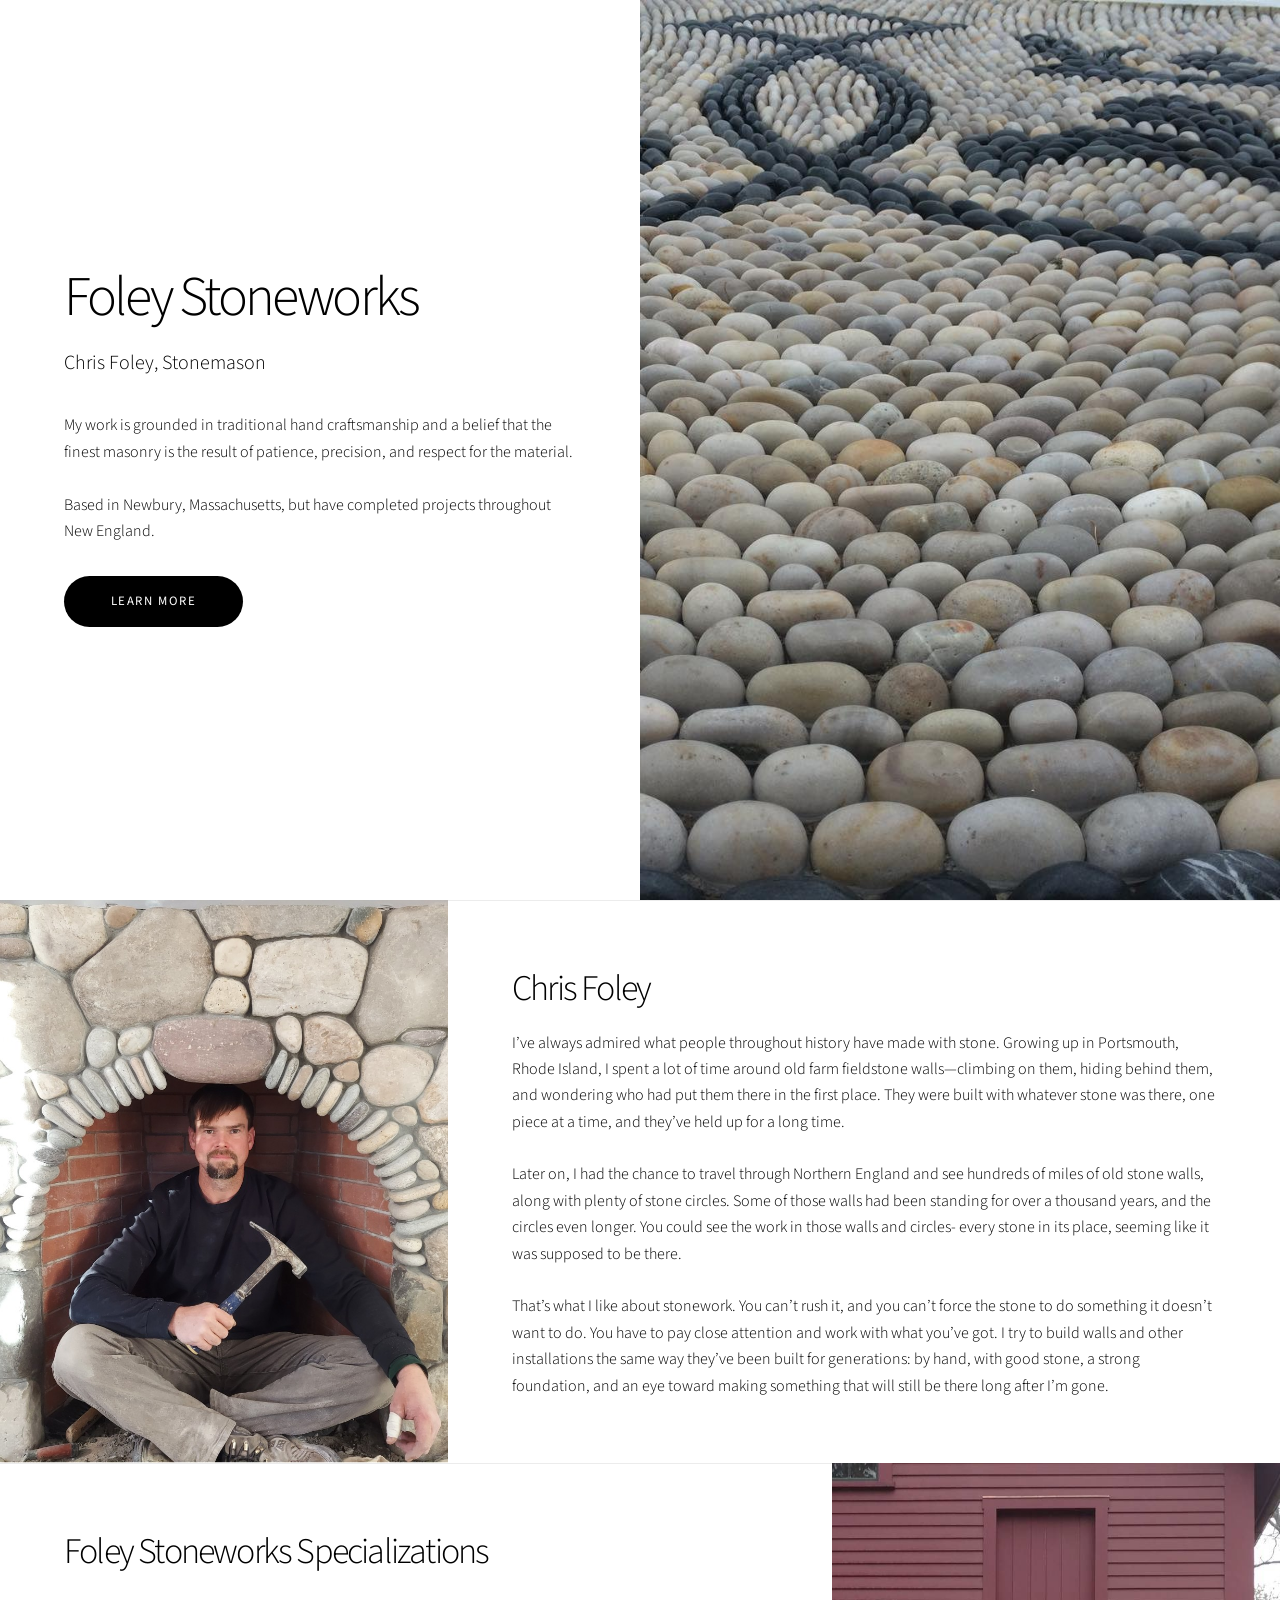
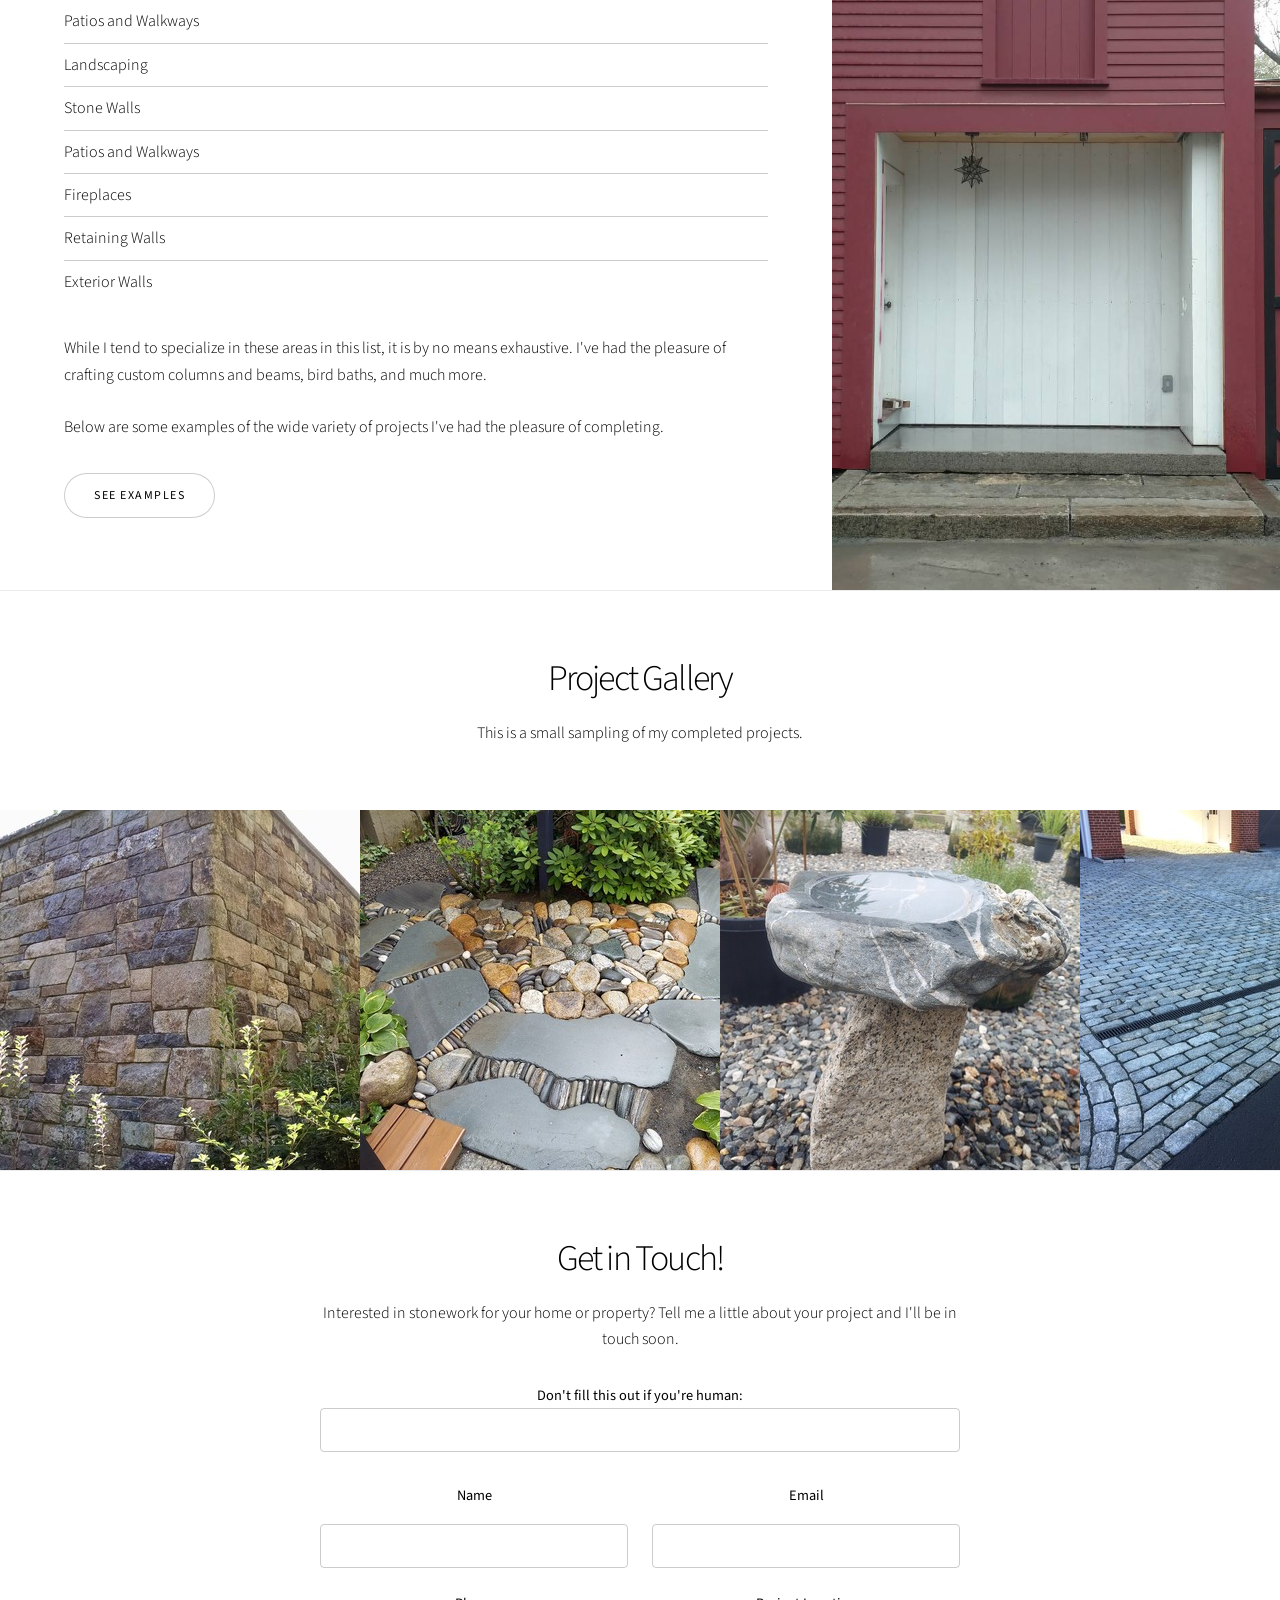
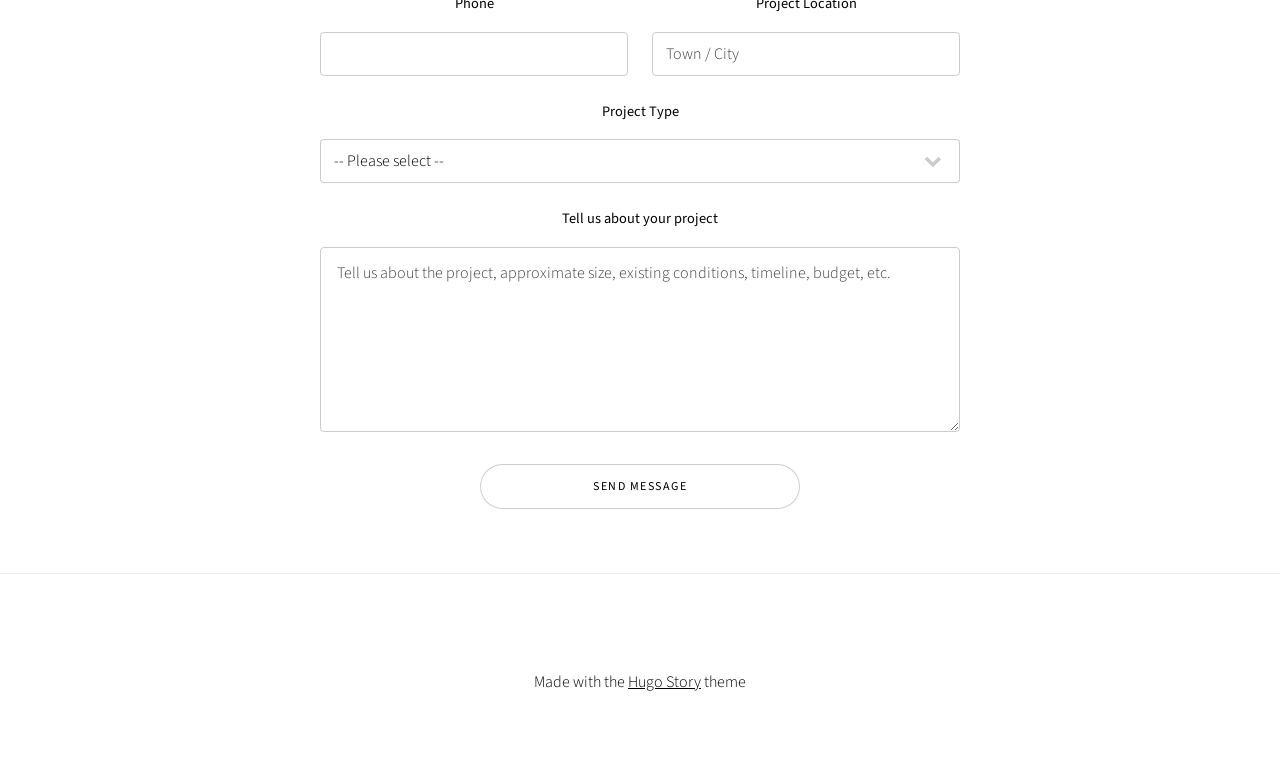
==== public/index.html @ 97c9510c "another recaptcha edit" ====
<!DOCTYPE HTML>

<html>
	
	<head>
	<meta name="generator" content="Hugo 0.150.0"><script src="/livereload.js?mindelay=10&amp;v=2&amp;port=1313&amp;path=livereload" data-no-instant defer></script>
	<title>Hugo Story</title>
	<meta charset="utf-8" />
	<meta name="viewport" content="width=device-width, initial-scale=1, user-scalable=no" />
	<meta name="description" content="">
	<meta name="author" content="">
	
	<meta name="msapplication-TileColor" content="#da532c">
    <meta name="theme-color" content="#ffffff">	
    <link rel="apple-touch-icon" sizes="180x180" href="./apple-touch-icon.png">
    <link rel="icon" type="image/png" sizes="32x32" href="./favicon-32x32.png">
    <link rel="icon" type="image/png" sizes="16x16" href="./favicon-16x16.png">
    <link rel="manifest" href="./site.webmanifest">
    <link rel="mask-icon" href="./safari-pinned-tab.svg" color="#5bbad5">
	

	
    
      <script async src="https://www.googletagmanager.com/gtag/js?id=G-BHCVSYXKXM"></script>
      <script>
        var doNotTrack = false;
        if ( false ) {
          var dnt = (navigator.doNotTrack || window.doNotTrack || navigator.msDoNotTrack);
          var doNotTrack = (dnt == "1" || dnt == "yes");
        }
        if (!doNotTrack) {
          window.dataLayer = window.dataLayer || [];
          function gtag(){dataLayer.push(arguments);}
          gtag('js', new Date());
          gtag('config', 'G-BHCVSYXKXM');
        }
      </script>
	
	
	
	
	<link rel="stylesheet" href="./css/main.css">
	

	<link rel="stylesheet" href="//localhost:1313/css/custom.css">
	
	
	
	<noscript><link rel="stylesheet" href="./css/noscript.css" /></noscript>
	

	
	<link rel="stylesheet" href="//localhost:1313/css/fontawesome-all.min.css">

</head>


	<body class="is-preload">

		
		<div id="wrapper" class="divided">

	
<section class="banner style1 orient-left content-align-left image-position-right fullscreen onload-image-fade-in onload-content-fade-right">
    <div class="content">
        <h1>Foley Stoneworks</h1>
        <p class="major">Chris Foley, Stonemason
</p>
        <p>My work is grounded in traditional hand craftsmanship and a belief that the finest masonry is the result of patience, precision, and respect for the material.<br><br>
Based in Newbury, Massachusetts, but have completed projects throughout New England. 
</p>
        <ul class="actions stacked">
            <li><a href="#first" class="button primary large wide smooth-scroll-middle">learn more</a></li>
        </ul>
    </div>
    <div class="image">
        <img src="images/concentric.jpg" alt="Hugo Story" />
    </div>
</section>
	
<section class="spotlight style1 orient-right content-align-left image-position-center onscroll-image-fade-in" id="first">
    <div class="content">
        <h2>Chris Foley</h2>
        <p>I’ve always admired what people throughout history have made with stone. Growing up in Portsmouth, Rhode Island, I spent a lot of time around old farm fieldstone walls—climbing on them, hiding behind them, and wondering who had put them there in the first place. They were built with whatever stone was there, one piece at a time, and they’ve held up for a long time.<br><br>
Later on, I had the chance to travel through Northern England and see hundreds of miles of old stone walls, along with plenty of stone circles. Some of those walls had been standing for over a thousand years, and the circles even longer. You could see the work in those walls and circles- every stone in its place, seeming like it was supposed to be there.<br><br>
That’s what I like about stonework. You can’t rush it, and you can’t force the stone to do something it doesn’t want to do. You have to pay close attention and work with what you’ve got. I try to build walls and other installations the same way they’ve been built for generations: by hand, with good stone, a strong foundation, and an eye toward making something that will still be there long after I’m gone.
</p>
        
    </div>
    <div class="image">
        <img src="images/chris-in-fireplace2.jpg" alt="" />
    </div>
</section>
	
<section class="spotlight style1 orient-left content-align-left image-position-center onscroll-image-fade-in">
    <div class="content">
        <h2>Foley Stoneworks Specializations</h2>
        <p><ul class="alt">
  <li>Patios and Walkways</li>
  <li>Landscaping</li>
  <li>Stone Walls</li>
  <li>Patios and Walkways</li>
  <li>Fireplaces</li>
  <li>Retaining Walls</li>
  <li>Exterior Walls</li>

</ul>
While I tend to specialize in these areas in this list, it is by no means exhaustive. I've had the pleasure of crafting custom columns and beams, bird baths, and much more.<br><br>
Below are some examples of the wide variety of projects I've had the pleasure of completing.
</p>
        <ul class="actions stacked">
            <li><a href="#gallery" class="button">See Examples</a></li>
        </ul>
    </div>
    <div class="image">
        <img src="images/barn-landings.jpg" alt="" />
    </div>
</section>
	
<section class="wrapper style1 align-center"  id="gallery">
    <div class="inner">
        <h2>Project Gallery</h2>
        <p>This is a small sampling of my completed projects.
</p>
    </div>

    
    <div class="gallery style2 medium lightbox onscroll-fade-in">
        
            <article>
    <a href="images/gallery/fulls/10foot-pool-foundation-retaining-wall.jpg" class="image">
        <img src="images/gallery/thumbs/10foot-pool-foundation-retaining-wall.jpg" alt="" />
    </a>
    <div class="caption">
        <h3>10&#39; Pool Foundation Retaining Wall</h3>
        <p></p>
        <ul class="actions fixed">
            <li><span class="button small">Details</span></li>
        </ul>
    </div>
</article>

        
            <article>
    <a href="images/gallery/fulls/stone-walkway.jpg" class="image">
        <img src="images/gallery/thumbs/stone-walkway-thumb.jpg" alt="" />
    </a>
    <div class="caption">
        <h3>Stone Walkway in Garden</h3>
        <p></p>
        <ul class="actions fixed">
            <li><span class="button small">Details</span></li>
        </ul>
    </div>
</article>

        
            <article>
    <a href="images/gallery/fulls/birdbath.jpg" class="image">
        <img src="images/gallery/thumbs/birdbath-thumb.jpg" alt="" />
    </a>
    <div class="caption">
        <h3>Birdbath</h3>
        <p></p>
        <ul class="actions fixed">
            <li><span class="button small">Details</span></li>
        </ul>
    </div>
</article>

        
            <article>
    <a href="images/gallery/fulls/cobblestone-driveway.jpg" class="image">
        <img src="images/gallery/thumbs/cobblestone-driveway-thumb.jpg" alt="" />
    </a>
    <div class="caption">
        <h3>Cobblestone Driveway</h3>
        <p></p>
        <ul class="actions fixed">
            <li><span class="button small">Details</span></li>
        </ul>
    </div>
</article>

        
            <article>
    <a href="images/gallery/fulls/stonepooldeck-spa-fireplace.jpg" class="image">
        <img src="images/gallery/thumbs/stonepooldeck-spa-fireplace-thumb.jpg" alt="" />
    </a>
    <div class="caption">
        <h3>Stone Pool Deck, Spa, and Fireplace</h3>
        <p></p>
        <ul class="actions fixed">
            <li><span class="button small">Details</span></li>
        </ul>
    </div>
</article>

        
            <article>
    <a href="images/gallery/fulls/ledge-wall.jpg" class="image">
        <img src="images/gallery/thumbs/ledge-wall-thumb.jpg" alt="" />
    </a>
    <div class="caption">
        <h3>Ledge Wall</h3>
        <p></p>
        <ul class="actions fixed">
            <li><span class="button small">Details</span></li>
        </ul>
    </div>
</article>

        
            <article>
    <a href="images/gallery/fulls/granite-ampitheater.jpg" class="image">
        <img src="images/gallery/thumbs/granite-ampitheater-thumb.jpg" alt="" />
    </a>
    <div class="caption">
        <h3>Granite Ampitheater</h3>
        <p></p>
        <ul class="actions fixed">
            <li><span class="button small">Details</span></li>
        </ul>
    </div>
</article>

        
            <article>
    <a href="images/gallery/fulls/fine-granite-sunken-courtyard.jpg" class="image">
        <img src="images/gallery/thumbs/fine-granite-sunken-courtyard-thumb.jpg" alt="" />
    </a>
    <div class="caption">
        <h3>Fine Granite Sunken Courtyard</h3>
        <p></p>
        <ul class="actions fixed">
            <li><span class="button small">Details</span></li>
        </ul>
    </div>
</article>

        
            <article>
    <a href="images/gallery/fulls/barn-landings2.jpg" class="image">
        <img src="images/gallery/thumbs/barn-landings2-thumb.jpg" alt="" />
    </a>
    <div class="caption">
        <h3>Barn Landing</h3>
        <p></p>
        <ul class="actions fixed">
            <li><span class="button small">Details</span></li>
        </ul>
    </div>
</article>

        
            <article>
    <a href="images/gallery/fulls/front-walkway.jpg" class="image">
        <img src="images/gallery/thumbs/front-walkway-thumb.jpg" alt="" />
    </a>
    <div class="caption">
        <h3>Front Walkway</h3>
        <p></p>
        <ul class="actions fixed">
            <li><span class="button small">Details</span></li>
        </ul>
    </div>
</article>

        
            <article>
    <a href="images/gallery/fulls/brick-driveway-cambridge2.jpg" class="image">
        <img src="images/gallery/thumbs/brick-driveway-cambridge2-thumb.jpg" alt="" />
    </a>
    <div class="caption">
        <h3>Brick Driveway</h3>
        <p>Lorem ipsum dolor amet, consectetur magna etiam elit. Etiam sed ultrices.</p>
        <ul class="actions fixed">
            <li><span class="button small">Details</span></li>
        </ul>
    </div>
</article>

        
            <article>
    <a href="images/gallery/fulls/caledonia-steps1.jpg" class="image">
        <img src="images/gallery/thumbs/caledonia-steps1-thumb.jpg" alt="" />
    </a>
    <div class="caption">
        <h3>Caledonia Steps</h3>
        <p></p>
        <ul class="actions fixed">
            <li><span class="button small">Details</span></li>
        </ul>
    </div>
</article>

        
    </div>
</section>
	<section class="wrapper style1 align-center">
    <div class="inner medium">

        <h2>Get in Touch!</h2>

        <p>
            Interested in stonework for your home or property?
            Tell me a little about your project and I'll be in touch soon.
        </p>

        <form name="contact"
              method="POST"
              netlify-honeypot="bot-field"
              data-netlify-recaptcha="true"
              data-netlify="true">

           <p class="honeypot">
           <label>
           Don't fill this out if you're human:
           <input name="bot-field" type="text">
           </label>
           </p>


            <div class="fields">

                
                <div class="field half">
                    <label for="name">Name</label>
                    <input type="text"
                           name="name"
                           id="name"
                           required>
                </div>

                
                <div class="field half">
                    <label for="email">Email</label>
                    <input type="email"
                           name="email"
                           id="email"
                           required>
                </div>

                
                <div class="field half">
                    <label for="phone">Phone</label>
                    <input type="tel"
                           name="phone"
                           id="phone">
                </div>

                
                <div class="field half">
                    <label for="location">Project Location</label>
                    <input type="text"
                           name="location"
                           id="location"
                           placeholder="Town / City">
                </div>

                
                <div class="field">
                    <label for="project-type">Project Type</label>
                    <select name="project_type" id="project-type">
                        <option value="">-- Please select --</option>
                        <option value="Stone wall">Stone wall</option>
                        <option value="Stone structure">Stone structure</option>
                        <option value="Fireplace">Fireplace</option>
                        <option value="Restoration or repair">Restoration / repair</option>
                        <option value="Patio or hardscape">Patio / hardscape</option>
                        <option value="Other">Other</option>
                    </select>
                </div>

                
                <div class="field">
                    <label for="message">Tell us about your project</label>
                    <textarea name="message"
                              id="message"
                              rows="6"
                              placeholder="Tell us about the project, approximate size, existing conditions, timeline, budget, etc."
                              required></textarea>
                </div>

            </div>

            <div class="netlify-recaptcha" data-netlify-recaptcha="true"></div>

            <ul class="actions stacked">
                <li>
                   <input type="submit"
                    value="Send Message"
                    class="button fit">
               </li>
           </ul>

        </form>

    </div>
</section>
	
<footer class="wrapper style1 align-center">
    <div class="inner">
        <ul class="icons">
            
        </ul>
        <p>Made with the <a target="_blank" href="https://github.com/caressofsteel/hugo-story">Hugo Story</a></span> theme
</div>
</footer>


<script type="text/javascript" src="//localhost:1313/js/fontawesome-all.min.js"></script>




		
		</div>
		
		
      <script async src="https://www.googletagmanager.com/gtag/js?id=G-BHCVSYXKXM"></script>
      <script>
        var doNotTrack = false;
        if ( false ) {
          var dnt = (navigator.doNotTrack || window.doNotTrack || navigator.msDoNotTrack);
          var doNotTrack = (dnt == "1" || dnt == "yes");
        }
        if (!doNotTrack) {
          window.dataLayer = window.dataLayer || [];
          function gtag(){dataLayer.push(arguments);}
          gtag('js', new Date());
          gtag('config', 'G-BHCVSYXKXM');
        }
      </script>
		












<script src='./js/bundle.min.js'></script>



	</body>
</html>
---- public/css/main.css ----
@import url(fontawesome-all.min.css);@import url("https://fonts.googleapis.com/css?family=Source+Sans+Pro:300,300i,400,400i");html,body,div,span,applet,object,iframe,h1,h2,h3,h4,h5,h6,p,blockquote,pre,a,abbr,acronym,address,big,cite,code,del,dfn,em,img,ins,kbd,q,s,samp,small,strike,strong,sub,sup,tt,var,b,u,i,center,dl,dt,dd,ol,ul,li,fieldset,form,label,legend,table,caption,tbody,tfoot,thead,tr,th,td,article,aside,canvas,details,embed,figure,figcaption,footer,header,hgroup,menu,nav,output,ruby,section,summary,time,mark,audio,video{margin:0;padding:0;border:0;font-size:100%;font:inherit;vertical-align:baseline}article,aside,details,figcaption,figure,footer,header,hgroup,menu,nav,section{display:block}body{line-height:1}ol,ul{list-style:none}blockquote,q{quotes:none}blockquote:before,blockquote:after,q:before,q:after{content:'';content:none}table{border-collapse:collapse;border-spacing:0}body{-webkit-text-size-adjust:none}mark{background-color:transparent;color:inherit}input::-moz-focus-inner{border:0;padding:0}input,select,textarea{-moz-appearance:none;-webkit-appearance:none;-ms-appearance:none;appearance:none}@-ms-viewport{width:device-width}body{-ms-overflow-style:scrollbar}@media screen and (max-width: 480px){html,body{min-width:320px}}html{box-sizing:border-box}*,*:before,*:after{box-sizing:inherit}body{background:#fff}body.is-preload *,body.is-preload *:before,body.is-preload *:after{-moz-animation:none !important;-webkit-animation:none !important;-ms-animation:none !important;animation:none !important;-moz-transition:none !important;-webkit-transition:none !important;-ms-transition:none !important;transition:none !important}html{font-size:18pt}@media screen and (max-width: 1680px){html{font-size:14pt}}@media screen and (max-width: 1280px){html{font-size:12pt}}@media screen and (max-width: 736px){html{font-size:11pt}}@media screen and (max-width: 360px){html{font-size:10pt}}body{background-color:#fff;color:#000}body,input,select,textarea{font-family:"Source Sans Pro",Helvetica,sans-serif;font-size:1rem;font-weight:300;line-height:1.65}a{-moz-transition:color .2s ease-in-out;-webkit-transition:color .2s ease-in-out;-ms-transition:color .2s ease-in-out;transition:color .2s ease-in-out;text-decoration:underline}a:hover{text-decoration:none}strong,b{font-weight:400}em,i{font-style:italic}p{margin:0 0 2rem 0}p.major{font-size:1.25rem}h1,h2,h3,h4,h5,h6{font-weight:300;line-height:1.375;letter-spacing:-.05em;margin:0 0 1rem 0}h1 a,h2 a,h3 a,h4 a,h5 a,h6 a{color:inherit;text-decoration:none}h1{font-size:3.5rem;line-height:1.2}h2{font-size:2.25rem}h3{font-size:1.5rem}h4{font-size:1.1rem}h5{font-size:0.9rem}h6{font-size:0.7rem}sub{font-size:0.8rem;position:relative;top:0.5rem}sup{font-size:0.8rem;position:relative;top:-0.5rem}blockquote{border-left:solid 4px;font-style:italic;margin:0 0 2rem 0;padding:.5rem 0 .5rem 2rem}code{border-radius:4px;font-family:"Courier New",monospace;font-size:0.9em;margin:0 0.25rem;padding:0.25rem 0.325rem}pre{-webkit-overflow-scrolling:touch;font-family:"Courier New",monospace;font-size:0.9em;margin:0 0 2rem 0}pre code{display:block;line-height:1.5;padding:0.75rem 1rem;overflow-x:auto}hr{border:0;border-bottom:solid 1px;margin:2.5rem 0}hr.major{margin:3.5rem 0}.align-left{text-align:left}.align-center{text-align:center}.align-right{text-align:right}.align-justify{text-align:justify}.footerspacer{padding-left:15px;padding-right:15px}@media screen and (max-width: 736px){p.major{font-size:1.1rem}h1{font-size:2.5rem}h2{font-size:2rem}h3{font-size:1.25rem}h4{font-size:1rem}}input,select,textarea{color:#000}a{color:#000}a:hover{color:#837164}strong,b{color:#000}h1,h2,h3,h4,h5,h6{color:#000}blockquote{border-left-color:rgba(0,0,0,0.2)}code{background:rgba(0,0,0,0.05);border-color:rgba(0,0,0,0.2)}hr{border-bottom-color:rgba(0,0,0,0.2)}.row{display:flex;flex-wrap:wrap;box-sizing:border-box;align-items:stretch}.row>*{box-sizing:border-box}.row.gtr-uniform>*>:last-child{margin-bottom:0}.row.aln-left{justify-content:flex-start}.row.aln-center{justify-content:center}.row.aln-right{justify-content:flex-end}.row.aln-top{align-items:flex-start}.row.aln-middle{align-items:center}.row.aln-bottom{align-items:flex-end}.row>.imp{order:-1}.row>.col-1{width:8.33333333%}.row>.off-1{margin-left:8.33333333%}.row>.col-2{width:16.66666667%}.row>.off-2{margin-left:16.66666667%}.row>.col-3{width:25%}.row>.off-3{margin-left:25%}.row>.col-4{width:33.33333333%}.row>.off-4{margin-left:33.33333333%}.row>.col-5{width:41.66666667%}.row>.off-5{margin-left:41.66666667%}.row>.col-6{width:50%}.row>.off-6{margin-left:50%}.row>.col-7{width:58.33333333%}.row>.off-7{margin-left:58.33333333%}.row>.col-8{width:66.66666667%}.row>.off-8{margin-left:66.66666667%}.row>.col-9{width:75%}.row>.off-9{margin-left:75%}.row>.col-10{width:83.33333333%}.row>.off-10{margin-left:83.33333333%}.row>.col-11{width:91.66666667%}.row>.off-11{margin-left:91.66666667%}.row>.col-12{width:100%}.row>.off-12{margin-left:100%}.row.gtr-0{margin-top:0;margin-left:0rem}.row.gtr-0>*{padding:0 0 0 0rem}.row.gtr-0.gtr-uniform{margin-top:0rem}.row.gtr-0.gtr-uniform>*{padding-top:0rem}.row.gtr-25{margin-top:0;margin-left:-.5rem}.row.gtr-25>*{padding:0 0 0 .5rem}.row.gtr-25.gtr-uniform{margin-top:-.5rem}.row.gtr-25.gtr-uniform>*{padding-top:.5rem}.row.gtr-50{margin-top:0;margin-left:-1rem}.row.gtr-50>*{padding:0 0 0 1rem}.row.gtr-50.gtr-uniform{margin-top:-1rem}.row.gtr-50.gtr-uniform>*{padding-top:1rem}.row{margin-top:0;margin-left:-2rem}.row>*{padding:0 0 0 2rem}.row.gtr-uniform{margin-top:-2rem}.row.gtr-uniform>*{padding-top:2rem}.row.gtr-150{margin-top:0;margin-left:-3rem}.row.gtr-150>*{padding:0 0 0 3rem}.row.gtr-150.gtr-uniform{margin-top:-3rem}.row.gtr-150.gtr-uniform>*{padding-top:3rem}.row.gtr-200{margin-top:0;margin-left:-4rem}.row.gtr-200>*{padding:0 0 0 4rem}.row.gtr-200.gtr-uniform{margin-top:-4rem}.row.gtr-200.gtr-uniform>*{padding-top:4rem}@media screen and (max-width: 1680px){.row{display:flex;flex-wrap:wrap;box-sizing:border-box;align-items:stretch}.row>*{box-sizing:border-box}.row.gtr-uniform>*>:last-child{margin-bottom:0}.row.aln-left{justify-content:flex-start}.row.aln-center{justify-content:center}.row.aln-right{justify-content:flex-end}.row.aln-top{align-items:flex-start}.row.aln-middle{align-items:center}.row.aln-bottom{align-items:flex-end}.row>.imp-xlarge{order:-1}.row>.col-1-xlarge{width:8.33333333%}.row>.off-1-xlarge{margin-left:8.33333333%}.row>.col-2-xlarge{width:16.66666667%}.row>.off-2-xlarge{margin-left:16.66666667%}.row>.col-3-xlarge{width:25%}.row>.off-3-xlarge{margin-left:25%}.row>.col-4-xlarge{width:33.33333333%}.row>.off-4-xlarge{margin-left:33.33333333%}.row>.col-5-xlarge{width:41.66666667%}.row>.off-5-xlarge{margin-left:41.66666667%}.row>.col-6-xlarge{width:50%}.row>.off-6-xlarge{margin-left:50%}.row>.col-7-xlarge{width:58.33333333%}.row>.off-7-xlarge{margin-left:58.33333333%}.row>.col-8-xlarge{width:66.66666667%}.row>.off-8-xlarge{margin-left:66.66666667%}.row>.col-9-xlarge{width:75%}.row>.off-9-xlarge{margin-left:75%}.row>.col-10-xlarge{width:83.33333333%}.row>.off-10-xlarge{margin-left:83.33333333%}.row>.col-11-xlarge{width:91.66666667%}.row>.off-11-xlarge{margin-left:91.66666667%}.row>.col-12-xlarge{width:100%}.row>.off-12-xlarge{margin-left:100%}.row.gtr-0{margin-top:0;margin-left:0rem}.row.gtr-0>*{padding:0 0 0 0rem}.row.gtr-0.gtr-uniform{margin-top:0rem}.row.gtr-0.gtr-uniform>*{padding-top:0rem}.row.gtr-25{margin-top:0;margin-left:-.5rem}.row.gtr-25>*{padding:0 0 0 .5rem}.row.gtr-25.gtr-uniform{margin-top:-.5rem}.row.gtr-25.gtr-uniform>*{padding-top:.5rem}.row.gtr-50{margin-top:0;margin-left:-1rem}.row.gtr-50>*{padding:0 0 0 1rem}.row.gtr-50.gtr-uniform{margin-top:-1rem}.row.gtr-50.gtr-uniform>*{padding-top:1rem}.row{margin-top:0;margin-left:-2rem}.row>*{padding:0 0 0 2rem}.row.gtr-uniform{margin-top:-2rem}.row.gtr-uniform>*{padding-top:2rem}.row.gtr-150{margin-top:0;margin-left:-3rem}.row.gtr-150>*{padding:0 0 0 3rem}.row.gtr-150.gtr-uniform{margin-top:-3rem}.row.gtr-150.gtr-uniform>*{padding-top:3rem}.row.gtr-200{margin-top:0;margin-left:-4rem}.row.gtr-200>*{padding:0 0 0 4rem}.row.gtr-200.gtr-uniform{margin-top:-4rem}.row.gtr-200.gtr-uniform>*{padding-top:4rem}}@media screen and (max-width: 1280px){.row{display:flex;flex-wrap:wrap;box-sizing:border-box;align-items:stretch}.row>*{box-sizing:border-box}.row.gtr-uniform>*>:last-child{margin-bottom:0}.row.aln-left{justify-content:flex-start}.row.aln-center{justify-content:center}.row.aln-right{justify-content:flex-end}.row.aln-top{align-items:flex-start}.row.aln-middle{align-items:center}.row.aln-bottom{align-items:flex-end}.row>.imp-large{order:-1}.row>.col-1-large{width:8.33333333%}.row>.off-1-large{margin-left:8.33333333%}.row>.col-2-large{width:16.66666667%}.row>.off-2-large{margin-left:16.66666667%}.row>.col-3-large{width:25%}.row>.off-3-large{margin-left:25%}.row>.col-4-large{width:33.33333333%}.row>.off-4-large{margin-left:33.33333333%}.row>.col-5-large{width:41.66666667%}.row>.off-5-large{margin-left:41.66666667%}.row>.col-6-large{width:50%}.row>.off-6-large{margin-left:50%}.row>.col-7-large{width:58.33333333%}.row>.off-7-large{margin-left:58.33333333%}.row>.col-8-large{width:66.66666667%}.row>.off-8-large{margin-left:66.66666667%}.row>.col-9-large{width:75%}.row>.off-9-large{margin-left:75%}.row>.col-10-large{width:83.33333333%}.row>.off-10-large{margin-left:83.33333333%}.row>.col-11-large{width:91.66666667%}.row>.off-11-large{margin-left:91.66666667%}.row>.col-12-large{width:100%}.row>.off-12-large{margin-left:100%}.row.gtr-0{margin-top:0;margin-left:0rem}.row.gtr-0>*{padding:0 0 0 0rem}.row.gtr-0.gtr-uniform{margin-top:0rem}.row.gtr-0.gtr-uniform>*{padding-top:0rem}.row.gtr-25{margin-top:0;margin-left:-.5rem}.row.gtr-25>*{padding:0 0 0 .5rem}.row.gtr-25.gtr-uniform{margin-top:-.5rem}.row.gtr-25.gtr-uniform>*{padding-top:.5rem}.row.gtr-50{margin-top:0;margin-left:-1rem}.row.gtr-50>*{padding:0 0 0 1rem}.row.gtr-50.gtr-uniform{margin-top:-1rem}.row.gtr-50.gtr-uniform>*{padding-top:1rem}.row{margin-top:0;margin-left:-2rem}.row>*{padding:0 0 0 2rem}.row.gtr-uniform{margin-top:-2rem}.row.gtr-uniform>*{padding-top:2rem}.row.gtr-150{margin-top:0;margin-left:-3rem}.row.gtr-150>*{padding:0 0 0 3rem}.row.gtr-150.gtr-uniform{margin-top:-3rem}.row.gtr-150.gtr-uniform>*{padding-top:3rem}.row.gtr-200{margin-top:0;margin-left:-4rem}.row.gtr-200>*{padding:0 0 0 4rem}.row.gtr-200.gtr-uniform{margin-top:-4rem}.row.gtr-200.gtr-uniform>*{padding-top:4rem}}@media screen and (max-width: 980px){.row{display:flex;flex-wrap:wrap;box-sizing:border-box;align-items:stretch}.row>*{box-sizing:border-box}.row.gtr-uniform>*>:last-child{margin-bottom:0}.row.aln-left{justify-content:flex-start}.row.aln-center{justify-content:center}.row.aln-right{justify-content:flex-end}.row.aln-top{align-items:flex-start}.row.aln-middle{align-items:center}.row.aln-bottom{align-items:flex-end}.row>.imp-medium{order:-1}.row>.col-1-medium{width:8.33333333%}.row>.off-1-medium{margin-left:8.33333333%}.row>.col-2-medium{width:16.66666667%}.row>.off-2-medium{margin-left:16.66666667%}.row>.col-3-medium{width:25%}.row>.off-3-medium{margin-left:25%}.row>.col-4-medium{width:33.33333333%}.row>.off-4-medium{margin-left:33.33333333%}.row>.col-5-medium{width:41.66666667%}.row>.off-5-medium{margin-left:41.66666667%}.row>.col-6-medium{width:50%}.row>.off-6-medium{margin-left:50%}.row>.col-7-medium{width:58.33333333%}.row>.off-7-medium{margin-left:58.33333333%}.row>.col-8-medium{width:66.66666667%}.row>.off-8-medium{margin-left:66.66666667%}.row>.col-9-medium{width:75%}.row>.off-9-medium{margin-left:75%}.row>.col-10-medium{width:83.33333333%}.row>.off-10-medium{margin-left:83.33333333%}.row>.col-11-medium{width:91.66666667%}.row>.off-11-medium{margin-left:91.66666667%}.row>.col-12-medium{width:100%}.row>.off-12-medium{margin-left:100%}.row.gtr-0{margin-top:0;margin-left:0rem}.row.gtr-0>*{padding:0 0 0 0rem}.row.gtr-0.gtr-uniform{margin-top:0rem}.row.gtr-0.gtr-uniform>*{padding-top:0rem}.row.gtr-25{margin-top:0;margin-left:-.5rem}.row.gtr-25>*{padding:0 0 0 .5rem}.row.gtr-25.gtr-uniform{margin-top:-.5rem}.row.gtr-25.gtr-uniform>*{padding-top:.5rem}.row.gtr-50{margin-top:0;margin-left:-1rem}.row.gtr-50>*{padding:0 0 0 1rem}.row.gtr-50.gtr-uniform{margin-top:-1rem}.row.gtr-50.gtr-uniform>*{padding-top:1rem}.row{margin-top:0;margin-left:-2rem}.row>*{padding:0 0 0 2rem}.row.gtr-uniform{margin-top:-2rem}.row.gtr-uniform>*{padding-top:2rem}.row.gtr-150{margin-top:0;margin-left:-3rem}.row.gtr-150>*{padding:0 0 0 3rem}.row.gtr-150.gtr-uniform{margin-top:-3rem}.row.gtr-150.gtr-uniform>*{padding-top:3rem}.row.gtr-200{margin-top:0;margin-left:-4rem}.row.gtr-200>*{padding:0 0 0 4rem}.row.gtr-200.gtr-uniform{margin-top:-4rem}.row.gtr-200.gtr-uniform>*{padding-top:4rem}}@media screen and (max-width: 736px){.row{display:flex;flex-wrap:wrap;box-sizing:border-box;align-items:stretch}.row>*{box-sizing:border-box}.row.gtr-uniform>*>:last-child{margin-bottom:0}.row.aln-left{justify-content:flex-start}.row.aln-center{justify-content:center}.row.aln-right{justify-content:flex-end}.row.aln-top{align-items:flex-start}.row.aln-middle{align-items:center}.row.aln-bottom{align-items:flex-end}.row>.imp-small{order:-1}.row>.col-1-small{width:8.33333333%}.row>.off-1-small{margin-left:8.33333333%}.row>.col-2-small{width:16.66666667%}.row>.off-2-small{margin-left:16.66666667%}.row>.col-3-small{width:25%}.row>.off-3-small{margin-left:25%}.row>.col-4-small{width:33.33333333%}.row>.off-4-small{margin-left:33.33333333%}.row>.col-5-small{width:41.66666667%}.row>.off-5-small{margin-left:41.66666667%}.row>.col-6-small{width:50%}.row>.off-6-small{margin-left:50%}.row>.col-7-small{width:58.33333333%}.row>.off-7-small{margin-left:58.33333333%}.row>.col-8-small{width:66.66666667%}.row>.off-8-small{margin-left:66.66666667%}.row>.col-9-small{width:75%}.row>.off-9-small{margin-left:75%}.row>.col-10-small{width:83.33333333%}.row>.off-10-small{margin-left:83.33333333%}.row>.col-11-small{width:91.66666667%}.row>.off-11-small{margin-left:91.66666667%}.row>.col-12-small{width:100%}.row>.off-12-small{margin-left:100%}.row.gtr-0{margin-top:0;margin-left:0rem}.row.gtr-0>*{padding:0 0 0 0rem}.row.gtr-0.gtr-uniform{margin-top:0rem}.row.gtr-0.gtr-uniform>*{padding-top:0rem}.row.gtr-25{margin-top:0;margin-left:-.5rem}.row.gtr-25>*{padding:0 0 0 .5rem}.row.gtr-25.gtr-uniform{margin-top:-.5rem}.row.gtr-25.gtr-uniform>*{padding-top:.5rem}.row.gtr-50{margin-top:0;margin-left:-1rem}.row.gtr-50>*{padding:0 0 0 1rem}.row.gtr-50.gtr-uniform{margin-top:-1rem}.row.gtr-50.gtr-uniform>*{padding-top:1rem}.row{margin-top:0;margin-left:-2rem}.row>*{padding:0 0 0 2rem}.row.gtr-uniform{margin-top:-2rem}.row.gtr-uniform>*{padding-top:2rem}.row.gtr-150{margin-top:0;margin-left:-3rem}.row.gtr-150>*{padding:0 0 0 3rem}.row.gtr-150.gtr-uniform{margin-top:-3rem}.row.gtr-150.gtr-uniform>*{padding-top:3rem}.row.gtr-200{margin-top:0;margin-left:-4rem}.row.gtr-200>*{padding:0 0 0 4rem}.row.gtr-200.gtr-uniform{margin-top:-4rem}.row.gtr-200.gtr-uniform>*{padding-top:4rem}}@media screen and (max-width: 480px){.row{display:flex;flex-wrap:wrap;box-sizing:border-box;align-items:stretch}.row>*{box-sizing:border-box}.row.gtr-uniform>*>:last-child{margin-bottom:0}.row.aln-left{justify-content:flex-start}.row.aln-center{justify-content:center}.row.aln-right{justify-content:flex-end}.row.aln-top{align-items:flex-start}.row.aln-middle{align-items:center}.row.aln-bottom{align-items:flex-end}.row>.imp-xsmall{order:-1}.row>.col-1-xsmall{width:8.33333333%}.row>.off-1-xsmall{margin-left:8.33333333%}.row>.col-2-xsmall{width:16.66666667%}.row>.off-2-xsmall{margin-left:16.66666667%}.row>.col-3-xsmall{width:25%}.row>.off-3-xsmall{margin-left:25%}.row>.col-4-xsmall{width:33.33333333%}.row>.off-4-xsmall{margin-left:33.33333333%}.row>.col-5-xsmall{width:41.66666667%}.row>.off-5-xsmall{margin-left:41.66666667%}.row>.col-6-xsmall{width:50%}.row>.off-6-xsmall{margin-left:50%}.row>.col-7-xsmall{width:58.33333333%}.row>.off-7-xsmall{margin-left:58.33333333%}.row>.col-8-xsmall{width:66.66666667%}.row>.off-8-xsmall{margin-left:66.66666667%}.row>.col-9-xsmall{width:75%}.row>.off-9-xsmall{margin-left:75%}.row>.col-10-xsmall{width:83.33333333%}.row>.off-10-xsmall{margin-left:83.33333333%}.row>.col-11-xsmall{width:91.66666667%}.row>.off-11-xsmall{margin-left:91.66666667%}.row>.col-12-xsmall{width:100%}.row>.off-12-xsmall{margin-left:100%}.row.gtr-0{margin-top:0;margin-left:0rem}.row.gtr-0>*{padding:0 0 0 0rem}.row.gtr-0.gtr-uniform{margin-top:0rem}.row.gtr-0.gtr-uniform>*{padding-top:0rem}.row.gtr-25{margin-top:0;margin-left:-.5rem}.row.gtr-25>*{padding:0 0 0 .5rem}.row.gtr-25.gtr-uniform{margin-top:-.5rem}.row.gtr-25.gtr-uniform>*{padding-top:.5rem}.row.gtr-50{margin-top:0;margin-left:-1rem}.row.gtr-50>*{padding:0 0 0 1rem}.row.gtr-50.gtr-uniform{margin-top:-1rem}.row.gtr-50.gtr-uniform>*{padding-top:1rem}.row{margin-top:0;margin-left:-2rem}.row>*{padding:0 0 0 2rem}.row.gtr-uniform{margin-top:-2rem}.row.gtr-uniform>*{padding-top:2rem}.row.gtr-150{margin-top:0;margin-left:-3rem}.row.gtr-150>*{padding:0 0 0 3rem}.row.gtr-150.gtr-uniform{margin-top:-3rem}.row.gtr-150.gtr-uniform>*{padding-top:3rem}.row.gtr-200{margin-top:0;margin-left:-4rem}.row.gtr-200>*{padding:0 0 0 4rem}.row.gtr-200.gtr-uniform{margin-top:-4rem}.row.gtr-200.gtr-uniform>*{padding-top:4rem}}@media screen and (max-width: 360px){.row{display:flex;flex-wrap:wrap;box-sizing:border-box;align-items:stretch}.row>*{box-sizing:border-box}.row.gtr-uniform>*>:last-child{margin-bottom:0}.row.aln-left{justify-content:flex-start}.row.aln-center{justify-content:center}.row.aln-right{justify-content:flex-end}.row.aln-top{align-items:flex-start}.row.aln-middle{align-items:center}.row.aln-bottom{align-items:flex-end}.row>.imp-xxsmall{order:-1}.row>.col-1-xxsmall{width:8.33333333%}.row>.off-1-xxsmall{margin-left:8.33333333%}.row>.col-2-xxsmall{width:16.66666667%}.row>.off-2-xxsmall{margin-left:16.66666667%}.row>.col-3-xxsmall{width:25%}.row>.off-3-xxsmall{margin-left:25%}.row>.col-4-xxsmall{width:33.33333333%}.row>.off-4-xxsmall{margin-left:33.33333333%}.row>.col-5-xxsmall{width:41.66666667%}.row>.off-5-xxsmall{margin-left:41.66666667%}.row>.col-6-xxsmall{width:50%}.row>.off-6-xxsmall{margin-left:50%}.row>.col-7-xxsmall{width:58.33333333%}.row>.off-7-xxsmall{margin-left:58.33333333%}.row>.col-8-xxsmall{width:66.66666667%}.row>.off-8-xxsmall{margin-left:66.66666667%}.row>.col-9-xxsmall{width:75%}.row>.off-9-xxsmall{margin-left:75%}.row>.col-10-xxsmall{width:83.33333333%}.row>.off-10-xxsmall{margin-left:83.33333333%}.row>.col-11-xxsmall{width:91.66666667%}.row>.off-11-xxsmall{margin-left:91.66666667%}.row>.col-12-xxsmall{width:100%}.row>.off-12-xxsmall{margin-left:100%}.row.gtr-0{margin-top:0;margin-left:0rem}.row.gtr-0>*{padding:0 0 0 0rem}.row.gtr-0.gtr-uniform{margin-top:0rem}.row.gtr-0.gtr-uniform>*{padding-top:0rem}.row.gtr-25{margin-top:0;margin-left:-.5rem}.row.gtr-25>*{padding:0 0 0 .5rem}.row.gtr-25.gtr-uniform{margin-top:-.5rem}.row.gtr-25.gtr-uniform>*{padding-top:.5rem}.row.gtr-50{margin-top:0;margin-left:-1rem}.row.gtr-50>*{padding:0 0 0 1rem}.row.gtr-50.gtr-uniform{margin-top:-1rem}.row.gtr-50.gtr-uniform>*{padding-top:1rem}.row{margin-top:0;margin-left:-2rem}.row>*{padding:0 0 0 2rem}.row.gtr-uniform{margin-top:-2rem}.row.gtr-uniform>*{padding-top:2rem}.row.gtr-150{margin-top:0;margin-left:-3rem}.row.gtr-150>*{padding:0 0 0 3rem}.row.gtr-150.gtr-uniform{margin-top:-3rem}.row.gtr-150.gtr-uniform>*{padding-top:3rem}.row.gtr-200{margin-top:0;margin-left:-4rem}.row.gtr-200>*{padding:0 0 0 4rem}.row.gtr-200.gtr-uniform{margin-top:-4rem}.row.gtr-200.gtr-uniform>*{padding-top:4rem}}.box{border-radius:4px;border:solid 1px;margin-bottom:2rem;padding:1.5rem}.box>:last-child,.box>:last-child>:last-child,.box>:last-child>:last-child>:last-child{margin-bottom:0}.box.alt{border:0;border-radius:0;padding:0}.box{border-color:rgba(0,0,0,0.2)}input[type="submit"],input[type="reset"],input[type="button"],button,.button{-moz-appearance:none;-webkit-appearance:none;-ms-appearance:none;appearance:none;-moz-transition:background-color .2s ease-in-out,box-shadow .2s ease-in-out,color .2s ease-in-out;-webkit-transition:background-color .2s ease-in-out,box-shadow .2s ease-in-out,color .2s ease-in-out;-ms-transition:background-color .2s ease-in-out,box-shadow .2s ease-in-out,color .2s ease-in-out;transition:background-color .2s ease-in-out,box-shadow .2s ease-in-out,color .2s ease-in-out;border:0;cursor:pointer;display:inline-block;font-weight:400;letter-spacing:.125em;text-align:center;text-decoration:none;text-transform:uppercase;white-space:nowrap;font-size:0.75rem;max-width:20rem;height:3.75em;line-height:3.75em;border-radius:3.75em;padding:0 2.5em;text-overflow:ellipsis;overflow:hidden}input[type="submit"].icon:before,input[type="reset"].icon:before,input[type="button"].icon:before,button.icon:before,.button.icon:before{margin-right:0.5rem}input[type="submit"].fit,input[type="reset"].fit,input[type="button"].fit,button.fit,.button.fit{width:100%}input[type="submit"].small,input[type="reset"].small,input[type="button"].small,button.small,.button.small{font-size:0.6rem;height:3.325em;line-height:3.325em;border-radius:3.325em;padding:0 2em}input[type="submit"].large,input[type="reset"].large,input[type="button"].large,button.large,.button.large{font-size:0.8rem;height:4em;line-height:4em;border-radius:4em;padding:0 3em}input[type="submit"].wide,input[type="reset"].wide,input[type="button"].wide,button.wide,.button.wide{min-width:14em}input[type="submit"].disabled,input[type="submit"]:disabled,input[type="reset"].disabled,input[type="reset"]:disabled,input[type="button"].disabled,input[type="button"]:disabled,button.disabled,button:disabled,.button.disabled,.button:disabled{pointer-events:none;opacity:0.25}input[type="submit"],input[type="reset"],input[type="button"],button,.button{background-color:transparent;box-shadow:inset 0 0 0 1px rgba(0,0,0,0.2);color:#000 !important}input[type="submit"]:hover,input[type="reset"]:hover,input[type="button"]:hover,button:hover,.button:hover{box-shadow:inset 0 0 0 1px #837164;color:#837164 !important}input[type="submit"]:active,input[type="reset"]:active,input[type="button"]:active,button:active,.button:active{background-color:rgba(131,113,100,0.2);box-shadow:inset 0 0 0 1px #837164;color:#837164 !important}input[type="submit"].primary,input[type="reset"].primary,input[type="button"].primary,button.primary,.button.primary{background-color:#000;box-shadow:none;color:#fff !important}input[type="submit"].primary:hover,input[type="reset"].primary:hover,input[type="button"].primary:hover,button.primary:hover,.button.primary:hover{background-color:#837164}input[type="submit"].primary:active,input[type="reset"].primary:active,input[type="button"].primary:active,button.primary:active,.button.primary:active{background-color:#60534a}form{margin:0 0 2rem 0}form>:last-child{margin-bottom:0}form>.fields{display:-moz-flex;display:-webkit-flex;display:-ms-flex;display:flex;-moz-flex-wrap:wrap;-webkit-flex-wrap:wrap;-ms-flex-wrap:wrap;flex-wrap:wrap;width:calc(100% + 3rem);margin:-1.5rem 0 2rem -1.5rem}form>.fields>.field{-moz-flex-grow:0;-webkit-flex-grow:0;-ms-flex-grow:0;flex-grow:0;-moz-flex-shrink:0;-webkit-flex-shrink:0;-ms-flex-shrink:0;flex-shrink:0;padding:1.5rem 0 0 1.5rem;width:calc(100% - 1.5rem)}form>.fields>.field.half{width:calc(50% - .75rem)}form>.fields>.field.third{width:calc(100%/3 - .5rem)}form>.fields>.field.quarter{width:calc(25% - .375rem)}@media screen and (max-width: 480px){form>.fields{width:calc(100% + 3rem);margin:-1.5rem 0 2rem -1.5rem}form>.fields>.field{padding:1.5rem 0 0 1.5rem;width:calc(100% - 1.5rem)}form>.fields>.field.half{width:calc(100% - 1.5rem)}form>.fields>.field.third{width:calc(100% - 1.5rem)}form>.fields>.field.quarter{width:calc(100% - 1.5rem)}}label{display:block;font-size:0.9rem;font-weight:400;margin:0 0 1rem 0}input[type="text"],input[type="password"],input[type="email"],input[type="tel"],input[type="search"],input[type="url"],input[type="date"],input[type="number"],select,textarea{-moz-appearance:none;-webkit-appearance:none;-ms-appearance:none;appearance:none;background-color:transparent;border-radius:4px;border:none;border:solid 1px;color:inherit;display:block;outline:0;padding:0 0.825rem;text-decoration:none;width:100%}input[type="text"]:invalid,input[type="password"]:invalid,input[type="email"]:invalid,input[type="tel"]:invalid,input[type="search"]:invalid,input[type="url"]:invalid,input[type="date"]:invalid,input[type="number"]:invalid,select:invalid,textarea:invalid{box-shadow:none}select{background-size:1.25rem;background-repeat:no-repeat;background-position:calc(100% - 1rem) center;height:2.75rem;padding-right:2.75rem;text-overflow:ellipsis}select:focus::-ms-value{background-color:transparent}select::-ms-expand{display:none}input[type="text"],input[type="password"],input[type="email"],input[type="tel"],input[type="search"],input[type="url"],input[type="date"],input[type="number"],select{height:2.75rem}textarea{padding:0.75rem 1rem}input[type="checkbox"],input[type="radio"]{-moz-appearance:none;-webkit-appearance:none;-ms-appearance:none;appearance:none;display:block;float:left;margin-right:-2rem;opacity:0;width:1rem;z-index:-1}input[type="checkbox"]+label,input[type="radio"]+label{text-decoration:none;-moz-user-select:none;-webkit-user-select:none;-ms-user-select:none;user-select:none;cursor:pointer;display:inline-block;font-size:1rem;font-weight:300;padding-left:2.4rem;padding-right:0.75rem;position:relative;margin-bottom:0}input[type="checkbox"]+label:before,input[type="radio"]+label:before{-moz-osx-font-smoothing:grayscale;-webkit-font-smoothing:antialiased;display:inline-block;font-style:normal;font-variant:normal;text-rendering:auto;line-height:1;text-transform:none !important;font:var(--fa-font-solid)}input[type="checkbox"]+label:before,input[type="radio"]+label:before{border-radius:4px;border:solid 1px;content:'';display:inline-block;font-size:0.8rem;height:1.65rem;left:0;line-height:1.65rem;position:absolute;text-align:center;top:0;width:1.65rem}input[type="checkbox"]:checked+label:before,input[type="radio"]:checked+label:before{content:'\f00c'}input[type="checkbox"]+label:before{border-radius:4px}input[type="radio"]+label:before{border-radius:100%}::-webkit-input-placeholder{opacity:1.0}:-moz-placeholder{opacity:1.0}::-moz-placeholder{opacity:1.0}:-ms-input-placeholder{opacity:1.0}label{color:#000}input[type="text"],input[type="password"],input[type="email"],input[type="tel"],input[type="search"],input[type="url"],input[type="date"],input[type="number"],select,textarea{border-color:rgba(0,0,0,0.2)}input[type="text"]:focus,input[type="password"]:focus,input[type="email"]:focus,input[type="tel"]:focus,input[type="search"]:focus,input[type="url"]:focus,input[type="date"]:focus,input[type="number"]:focus,select:focus,textarea:focus{border-color:#837164;box-shadow:0 0 0 1px #837164}select{background-image:url("data:image/svg+xml;charset=utf8,%3Csvg xmlns='http://www.w3.org/2000/svg' width='40' height='40' preserveAspectRatio='none' viewBox='0 0 40 40'%3E%3Cpath d='M9.4,12.3l10.4,10.4l10.4-10.4c0.2-0.2,0.5-0.4,0.9-0.4c0.3,0,0.6,0.1,0.9,0.4l3.3,3.3c0.2,0.2,0.4,0.5,0.4,0.9 c0,0.4-0.1,0.6-0.4,0.9L20.7,31.9c-0.2,0.2-0.5,0.4-0.9,0.4c-0.3,0-0.6-0.1-0.9-0.4L4.3,17.3c-0.2-0.2-0.4-0.5-0.4-0.9 c0-0.4,0.1-0.6,0.4-0.9l3.3-3.3c0.2-0.2,0.5-0.4,0.9-0.4S9.1,12.1,9.4,12.3z' fill='rgba(0,0,0,0.2)' /%3E%3C/svg%3E")}select option{color:#000;background:#fff}input[type="checkbox"]+label,input[type="radio"]+label{color:#000}input[type="checkbox"]+label:before,input[type="radio"]+label:before{border-color:rgba(0,0,0,0.2)}input[type="checkbox"]:checked+label:before,input[type="radio"]:checked+label:before{background-color:#000;border-color:#000;color:#fff}input[type="checkbox"]:focus+label:before,input[type="radio"]:focus+label:before{border-color:#837164;box-shadow:0 0 0 1px #837164}::-webkit-input-placeholder{color:rgba(0,0,0,0.75) !important}:-moz-placeholder{color:rgba(0,0,0,0.75) !important}::-moz-placeholder{color:rgba(0,0,0,0.75) !important}:-ms-input-placeholder{color:rgba(0,0,0,0.75) !important}.icon{text-decoration:none;border-bottom:none;position:relative;text-align:center;font:var(--fa-font-regular)}.icon:before{-moz-osx-font-smoothing:grayscale;-webkit-font-smoothing:antialiased;display:inline-block;font-style:normal;font-variant:normal;text-rendering:auto;line-height:1;text-transform:none !important;font:var(--fa-font-regular)}.icon>.label{display:none}.icon:before{line-height:inherit;content:var(--fa)}.icon.solid:before{font-weight:900}.icon.brands:before{font:var(--fa-font-brands)}.icon.style2:before{border-radius:2.75em;display:inline-block;height:2.75em;line-height:2.75em;width:2.75em}.icon.major{display:block;margin:0 0 1rem 0}.icon.major:before{font-size:1.25rem}a.icon.style2:before{-moz-transition:background-color .2s ease-in-out,box-shadow .2s ease-in-out,color .2s ease-in-out;-webkit-transition:background-color .2s ease-in-out,box-shadow .2s ease-in-out,color .2s ease-in-out;-ms-transition:background-color .2s ease-in-out,box-shadow .2s ease-in-out,color .2s ease-in-out;transition:background-color .2s ease-in-out,box-shadow .2s ease-in-out,color .2s ease-in-out}.icon.style2:before{box-shadow:inset 0 0 0 1px rgba(0,0,0,0.2)}a.icon.style2:hover:before{box-shadow:inset 0 0 0 1px #837164;color:#837164}a.icon.style2:active:before{background-color:rgba(131,113,100,0.1);box-shadow:inset 0 0 0 1px #837164;color:#837164}.image{border:0;border-radius:4px;display:inline-block;position:relative}.image img{display:block;border-radius:4px}.image.left,.image.right{width:40%;max-width:10rem}.image.left img,.image.right img{width:100%}.image.left{float:left;margin:0 1.5rem 1rem 0;top:0.25rem}.image.right{float:right;margin:0 0 1rem 1.5rem;top:0.25rem}.image.fit{display:block;margin:0 0 2rem 0;width:100%}.image.fit img{width:100%}.image.main{display:block;margin:0 0 3rem 0;width:100%}.image.main img{width:100%}ol{list-style:decimal;margin:0 0 2rem 0;padding-left:1.25rem}ol li{padding-left:0.25rem}ul{list-style:disc;margin:0 0 2rem 0;padding-left:1rem}ul li{padding-left:0.5rem}ul.alt{list-style:none;padding-left:0}ul.alt li{border-top:solid 1px;padding:0.5rem 0}ul.alt li:first-child{border-top:0;padding-top:0}dl{margin:0 0 2rem 0}dl dt{display:block;font-weight:400;margin:0 0 1rem 0}dl dd{margin-left:2rem}dl.style2 dt{width:25%;float:left}dl.style2 dd{width:70%;float:left}dl.style2:after{content:'';display:block;clear:both}ul.alt li{border-top-color:rgba(0,0,0,0.2)}ul.actions{display:-moz-flex;display:-webkit-flex;display:-ms-flex;display:flex;cursor:default;list-style:none;margin-left:-1rem;padding-left:0}ul.actions li{padding:0 0 0 1rem;vertical-align:middle}ul.actions.special{-moz-justify-content:center;-webkit-justify-content:center;-ms-justify-content:center;justify-content:center;width:100%;margin-left:0}ul.actions.special li:first-child{padding-left:0}ul.actions.stacked{-moz-flex-direction:column;-webkit-flex-direction:column;-ms-flex-direction:column;flex-direction:column;margin-left:0}ul.actions.stacked li{padding:1.3rem 0 0 0}ul.actions.stacked li:first-child{padding-top:0}ul.actions.fit{width:calc(100% + 1rem)}ul.actions.fit li{-moz-flex-grow:1;-webkit-flex-grow:1;-ms-flex-grow:1;flex-grow:1;-moz-flex-shrink:1;-webkit-flex-shrink:1;-ms-flex-shrink:1;flex-shrink:1;width:100%}ul.actions.fit li>*{width:100%}ul.actions.fit.stacked{width:100%}@media screen and (max-width: 480px){ul.actions:not(.fixed){-moz-flex-direction:column;-webkit-flex-direction:column;-ms-flex-direction:column;flex-direction:column;margin-left:0;width:100% !important}ul.actions:not(.fixed) li{-moz-flex-grow:1;-webkit-flex-grow:1;-ms-flex-grow:1;flex-grow:1;-moz-flex-shrink:1;-webkit-flex-shrink:1;-ms-flex-shrink:1;flex-shrink:1;padding:1rem 0 0 0;text-align:center;width:100%}ul.actions:not(.fixed) li>*{width:100%}ul.actions:not(.fixed) li:first-child{padding-top:0}ul.actions:not(.fixed) li input[type="submit"],ul.actions:not(.fixed) li input[type="reset"],ul.actions:not(.fixed) li input[type="button"],ul.actions:not(.fixed) li button,ul.actions:not(.fixed) li .button{width:100%}ul.actions:not(.fixed) li input[type="submit"].icon:before,ul.actions:not(.fixed) li input[type="reset"].icon:before,ul.actions:not(.fixed) li input[type="button"].icon:before,ul.actions:not(.fixed) li button.icon:before,ul.actions:not(.fixed) li .button.icon:before{margin-left:-0.5rem}}ul.icons{cursor:default;list-style:none;padding-left:0}ul.icons li{display:inline-block;padding:0 0.75rem 0 0}ul.icons li:last-child{padding-right:0}section.special,article.special{text-align:center}header p{position:relative;margin:-.65rem 0 1.5rem 0;font-style:italic}header h1+p{font-size:1.375rem}header h2+p{font-size:1.25rem}header h3+p{font-size:1.1rem}header h4+p,header h5+p,header h6+p{font-size:0.9rem}header p{color:rgba(0,0,0,0.75)}.table-wrapper{-webkit-overflow-scrolling:touch;margin:0 0 2rem 0;overflow-x:auto}.table-wrapper>table{margin-bottom:0}table{margin:0 0 2rem 0;width:100%}table tbody tr{border:solid 1px;border-left:0;border-right:0}table td{padding:0.75rem 0.75rem}table th{font-size:0.9rem;font-weight:400;padding:0 0.75rem 0.75rem 0.75rem;text-align:left}table thead{border-bottom:solid 2px}table tfoot{border-top:solid 2px}table.alt{border-collapse:separate}table.alt tbody tr td{border:solid 1px;border-left-width:0;border-top-width:0}table.alt tbody tr td:first-child{border-left-width:1px}table.alt tbody tr:first-child td{border-top-width:1px}table.alt thead{border-bottom:0}table.alt tfoot{border-top:0}table.fixed{table-layout:fixed}table tbody tr{border-color:rgba(0,0,0,0.2)}table tbody tr:nth-child(2n + 1){background-color:rgba(0,0,0,0.05)}table tbody tr.alt{background-color:rgba(0,0,0,0.05) !important}table th{color:#000}table thead{border-bottom-color:rgba(0,0,0,0.2)}table tfoot{border-top-color:rgba(0,0,0,0.2)}table.alt tbody tr td{border-color:rgba(0,0,0,0.2)}table.uniform tbody tr:nth-child(2n + 1){background-color:transparent}.banner.onload-content-fade-up .content{-moz-transition:opacity .75s ease-in-out,-moz-transform .75s ease-in-out;-webkit-transition:opacity .75s ease-in-out,-webkit-transform .75s ease-in-out;-ms-transition:opacity .75s ease-in-out,-ms-transform .75s ease-in-out;transition:opacity .75s ease-in-out,transform .75s ease-in-out}body.is-preload .banner.onload-content-fade-up .content{-moz-transform:translateY(1rem);-webkit-transform:translateY(1rem);-ms-transform:translateY(1rem);transform:translateY(1rem);opacity:0}.banner.onload-content-fade-down .content{-moz-transition:opacity .75s ease-in-out,-moz-transform .75s ease-in-out;-webkit-transition:opacity .75s ease-in-out,-webkit-transform .75s ease-in-out;-ms-transition:opacity .75s ease-in-out,-ms-transform .75s ease-in-out;transition:opacity .75s ease-in-out,transform .75s ease-in-out}body.is-preload .banner.onload-content-fade-down .content{-moz-transform:translateY(-1rem);-webkit-transform:translateY(-1rem);-ms-transform:translateY(-1rem);transform:translateY(-1rem);opacity:0}.banner.onload-content-fade-left .content{-moz-transition:opacity .75s ease-in-out,-moz-transform .75s ease-in-out;-webkit-transition:opacity .75s ease-in-out,-webkit-transform .75s ease-in-out;-ms-transition:opacity .75s ease-in-out,-ms-transform .75s ease-in-out;transition:opacity .75s ease-in-out,transform .75s ease-in-out}body.is-preload .banner.onload-content-fade-left .content{-moz-transform:translateX(1rem);-webkit-transform:translateX(1rem);-ms-transform:translateX(1rem);transform:translateX(1rem);opacity:0}.banner.onload-content-fade-right .content{-moz-transition:opacity .75s ease-in-out,-moz-transform .75s ease-in-out;-webkit-transition:opacity .75s ease-in-out,-webkit-transform .75s ease-in-out;-ms-transition:opacity .75s ease-in-out,-ms-transform .75s ease-in-out;transition:opacity .75s ease-in-out,transform .75s ease-in-out}body.is-preload .banner.onload-content-fade-right .content{-moz-transform:translateX(-1rem);-webkit-transform:translateX(-1rem);-ms-transform:translateX(-1rem);transform:translateX(-1rem);opacity:0}.banner.onload-content-fade-in .content{-moz-transition:opacity .75s ease-in-out;-webkit-transition:opacity .75s ease-in-out;-ms-transition:opacity .75s ease-in-out;transition:opacity .75s ease-in-out}body.is-preload .banner.onload-content-fade-in .content{opacity:0}.banner.onload-image-fade-up .image{-moz-transition:opacity .75s ease-in-out,-moz-transform .75s ease-in-out;-webkit-transition:opacity .75s ease-in-out,-webkit-transform .75s ease-in-out;-ms-transition:opacity .75s ease-in-out,-ms-transform .75s ease-in-out;transition:opacity .75s ease-in-out,transform .75s ease-in-out}.banner.onload-image-fade-up .image img{-moz-transition:opacity .75s ease-in-out;-webkit-transition:opacity .75s ease-in-out;-ms-transition:opacity .75s ease-in-out;transition:opacity .75s ease-in-out;-moz-transition-delay:.5625s;-webkit-transition-delay:.5625s;-ms-transition-delay:.5625s;transition-delay:.5625s}body.is-preload .banner.onload-image-fade-up .image{-moz-transform:translateY(1rem);-webkit-transform:translateY(1rem);-ms-transform:translateY(1rem);transform:translateY(1rem);opacity:0}body.is-preload .banner.onload-image-fade-up .image img{opacity:0}.banner.onload-image-fade-down .image{-moz-transition:opacity .75s ease-in-out,-moz-transform .75s ease-in-out;-webkit-transition:opacity .75s ease-in-out,-webkit-transform .75s ease-in-out;-ms-transition:opacity .75s ease-in-out,-ms-transform .75s ease-in-out;transition:opacity .75s ease-in-out,transform .75s ease-in-out}.banner.onload-image-fade-down .image img{-moz-transition:opacity .75s ease-in-out;-webkit-transition:opacity .75s ease-in-out;-ms-transition:opacity .75s ease-in-out;transition:opacity .75s ease-in-out;-moz-transition-delay:.5625s;-webkit-transition-delay:.5625s;-ms-transition-delay:.5625s;transition-delay:.5625s}body.is-preload .banner.onload-image-fade-down .image{-moz-transform:translateY(-1rem);-webkit-transform:translateY(-1rem);-ms-transform:translateY(-1rem);transform:translateY(-1rem);opacity:0}body.is-preload .banner.onload-image-fade-down .image img{opacity:0}.banner.onload-image-fade-left .image{-moz-transition:opacity .75s ease-in-out,-moz-transform .75s ease-in-out;-webkit-transition:opacity .75s ease-in-out,-webkit-transform .75s ease-in-out;-ms-transition:opacity .75s ease-in-out,-ms-transform .75s ease-in-out;transition:opacity .75s ease-in-out,transform .75s ease-in-out}.banner.onload-image-fade-left .image img{-moz-transition:opacity .75s ease-in-out;-webkit-transition:opacity .75s ease-in-out;-ms-transition:opacity .75s ease-in-out;transition:opacity .75s ease-in-out;-moz-transition-delay:.5625s;-webkit-transition-delay:.5625s;-ms-transition-delay:.5625s;transition-delay:.5625s}body.is-preload .banner.onload-image-fade-left .image{-moz-transform:translateX(1rem);-webkit-transform:translateX(1rem);-ms-transform:translateX(1rem);transform:translateX(1rem);opacity:0}body.is-preload .banner.onload-image-fade-left .image img{opacity:0}.banner.onload-image-fade-right .image{-moz-transition:opacity .75s ease-in-out,-moz-transform .75s ease-in-out;-webkit-transition:opacity .75s ease-in-out,-webkit-transform .75s ease-in-out;-ms-transition:opacity .75s ease-in-out,-ms-transform .75s ease-in-out;transition:opacity .75s ease-in-out,transform .75s ease-in-out}.banner.onload-image-fade-right .image img{-moz-transition:opacity .75s ease-in-out;-webkit-transition:opacity .75s ease-in-out;-ms-transition:opacity .75s ease-in-out;transition:opacity .75s ease-in-out;-moz-transition-delay:.5625s;-webkit-transition-delay:.5625s;-ms-transition-delay:.5625s;transition-delay:.5625s}body.is-preload .banner.onload-image-fade-right .image{-moz-transform:translateX(-1rem);-webkit-transform:translateX(-1rem);-ms-transform:translateX(-1rem);transform:translateX(-1rem);opacity:0}body.is-preload .banner.onload-image-fade-right .image img{opacity:0}.banner.onload-image-fade-in .image img{-moz-transition:opacity .75s ease-in-out;-webkit-transition:opacity .75s ease-in-out;-ms-transition:opacity .75s ease-in-out;transition:opacity .75s ease-in-out}body.is-preload .banner.onload-image-fade-in .image img{opacity:0}.banner.onscroll-content-fade-up .content{-moz-transition:opacity .75s ease-in-out,-moz-transform .75s ease-in-out;-webkit-transition:opacity .75s ease-in-out,-webkit-transform .75s ease-in-out;-ms-transition:opacity .75s ease-in-out,-ms-transform .75s ease-in-out;transition:opacity .75s ease-in-out,transform .75s ease-in-out}.banner.onscroll-content-fade-up.is-inactive .content{-moz-transform:translateY(1rem);-webkit-transform:translateY(1rem);-ms-transform:translateY(1rem);transform:translateY(1rem);opacity:0}.banner.onscroll-content-fade-down .content{-moz-transition:opacity .75s ease-in-out,-moz-transform .75s ease-in-out;-webkit-transition:opacity .75s ease-in-out,-webkit-transform .75s ease-in-out;-ms-transition:opacity .75s ease-in-out,-ms-transform .75s ease-in-out;transition:opacity .75s ease-in-out,transform .75s ease-in-out}.banner.onscroll-content-fade-down.is-inactive .content{-moz-transform:translateY(-1rem);-webkit-transform:translateY(-1rem);-ms-transform:translateY(-1rem);transform:translateY(-1rem);opacity:0}.banner.onscroll-content-fade-left .content{-moz-transition:opacity .75s ease-in-out,-moz-transform .75s ease-in-out;-webkit-transition:opacity .75s ease-in-out,-webkit-transform .75s ease-in-out;-ms-transition:opacity .75s ease-in-out,-ms-transform .75s ease-in-out;transition:opacity .75s ease-in-out,transform .75s ease-in-out}.banner.onscroll-content-fade-left.is-inactive .content{-moz-transform:translateX(1rem);-webkit-transform:translateX(1rem);-ms-transform:translateX(1rem);transform:translateX(1rem);opacity:0}.banner.onscroll-content-fade-right .content{-moz-transition:opacity .75s ease-in-out,-moz-transform .75s ease-in-out;-webkit-transition:opacity .75s ease-in-out,-webkit-transform .75s ease-in-out;-ms-transition:opacity .75s ease-in-out,-ms-transform .75s ease-in-out;transition:opacity .75s ease-in-out,transform .75s ease-in-out}.banner.onscroll-content-fade-right.is-inactive .content{-moz-transform:translateX(-1rem);-webkit-transform:translateX(-1rem);-ms-transform:translateX(-1rem);transform:translateX(-1rem);opacity:0}.banner.onscroll-content-fade-in .content{-moz-transition:opacity .75s ease-in-out;-webkit-transition:opacity .75s ease-in-out;-ms-transition:opacity .75s ease-in-out;transition:opacity .75s ease-in-out}.banner.onscroll-content-fade-in.is-inactive .content{opacity:0}.banner.onscroll-image-fade-up .image{-moz-transition:opacity .75s ease-in-out,-moz-transform .75s ease-in-out;-webkit-transition:opacity .75s ease-in-out,-webkit-transform .75s ease-in-out;-ms-transition:opacity .75s ease-in-out,-ms-transform .75s ease-in-out;transition:opacity .75s ease-in-out,transform .75s ease-in-out}.banner.onscroll-image-fade-up .image img{-moz-transition:opacity .75s ease-in-out;-webkit-transition:opacity .75s ease-in-out;-ms-transition:opacity .75s ease-in-out;transition:opacity .75s ease-in-out;-moz-transition-delay:.5625s;-webkit-transition-delay:.5625s;-ms-transition-delay:.5625s;transition-delay:.5625s}.banner.onscroll-image-fade-up.is-inactive .image{-moz-transform:translateY(1rem);-webkit-transform:translateY(1rem);-ms-transform:translateY(1rem);transform:translateY(1rem);opacity:0}.banner.onscroll-image-fade-up.is-inactive .image img{opacity:0}.banner.onscroll-image-fade-down .image{-moz-transition:opacity .75s ease-in-out,-moz-transform .75s ease-in-out;-webkit-transition:opacity .75s ease-in-out,-webkit-transform .75s ease-in-out;-ms-transition:opacity .75s ease-in-out,-ms-transform .75s ease-in-out;transition:opacity .75s ease-in-out,transform .75s ease-in-out}.banner.onscroll-image-fade-down .image img{-moz-transition:opacity .75s ease-in-out;-webkit-transition:opacity .75s ease-in-out;-ms-transition:opacity .75s ease-in-out;transition:opacity .75s ease-in-out;-moz-transition-delay:.5625s;-webkit-transition-delay:.5625s;-ms-transition-delay:.5625s;transition-delay:.5625s}.banner.onscroll-image-fade-down.is-inactive .image{-moz-transform:translateY(-1rem);-webkit-transform:translateY(-1rem);-ms-transform:translateY(-1rem);transform:translateY(-1rem);opacity:0}.banner.onscroll-image-fade-down.is-inactive .image img{opacity:0}.banner.onscroll-image-fade-left .image{-moz-transition:opacity .75s ease-in-out,-moz-transform .75s ease-in-out;-webkit-transition:opacity .75s ease-in-out,-webkit-transform .75s ease-in-out;-ms-transition:opacity .75s ease-in-out,-ms-transform .75s ease-in-out;transition:opacity .75s ease-in-out,transform .75s ease-in-out}.banner.onscroll-image-fade-left .image img{-moz-transition:opacity .75s ease-in-out;-webkit-transition:opacity .75s ease-in-out;-ms-transition:opacity .75s ease-in-out;transition:opacity .75s ease-in-out;-moz-transition-delay:.5625s;-webkit-transition-delay:.5625s;-ms-transition-delay:.5625s;transition-delay:.5625s}.banner.onscroll-image-fade-left.is-inactive .image{-moz-transform:translateX(1rem);-webkit-transform:translateX(1rem);-ms-transform:translateX(1rem);transform:translateX(1rem);opacity:0}.banner.onscroll-image-fade-left.is-inactive .image img{opacity:0}.banner.onscroll-image-fade-right .image{-moz-transition:opacity .75s ease-in-out,-moz-transform .75s ease-in-out;-webkit-transition:opacity .75s ease-in-out,-webkit-transform .75s ease-in-out;-ms-transition:opacity .75s ease-in-out,-ms-transform .75s ease-in-out;transition:opacity .75s ease-in-out,transform .75s ease-in-out}.banner.onscroll-image-fade-right .image img{-moz-transition:opacity .75s ease-in-out;-webkit-transition:opacity .75s ease-in-out;-ms-transition:opacity .75s ease-in-out;transition:opacity .75s ease-in-out;-moz-transition-delay:.5625s;-webkit-transition-delay:.5625s;-ms-transition-delay:.5625s;transition-delay:.5625s}.banner.onscroll-image-fade-right.is-inactive .image{-moz-transform:translateX(-1rem);-webkit-transform:translateX(-1rem);-ms-transform:translateX(-1rem);transform:translateX(-1rem);opacity:0}.banner.onscroll-image-fade-right.is-inactive .image img{opacity:0}.banner.onscroll-image-fade-in .image img{-moz-transition:opacity .75s ease-in-out;-webkit-transition:opacity .75s ease-in-out;-ms-transition:opacity .75s ease-in-out;transition:opacity .75s ease-in-out}.banner.onscroll-image-fade-in.is-inactive .image img{opacity:0}.banner.style1{-moz-align-items:-moz-stretch;-webkit-align-items:-webkit-stretch;-ms-align-items:-ms-stretch;align-items:stretch;display:-moz-flex;display:-webkit-flex;display:-ms-flex;display:flex;-moz-flex-direction:row;-webkit-flex-direction:row;-ms-flex-direction:row;flex-direction:row;-moz-justify-content:-moz-flex-end;-webkit-justify-content:-webkit-flex-end;-ms-justify-content:-ms-flex-end;justify-content:flex-end;position:relative;text-align:left;overflow-x:hidden}.banner.style1 .content{padding:7rem 7rem 5rem 7rem ;-moz-align-self:center;-webkit-align-self:center;-ms-align-self:center;align-self:center;-moz-flex-grow:1;-webkit-flex-grow:1;-ms-flex-grow:1;flex-grow:1;-moz-flex-shrink:1;-webkit-flex-shrink:1;-ms-flex-shrink:1;flex-shrink:1;width:50%;max-width:48rem;margin:0 auto}.banner.style1 .image{-moz-flex-grow:0;-webkit-flex-grow:0;-ms-flex-grow:0;flex-grow:0;-moz-flex-shrink:0;-webkit-flex-shrink:0;-ms-flex-shrink:0;flex-shrink:0;border-radius:0;width:50%}.banner.style1 .image img{-moz-object-fit:cover;-webkit-object-fit:cover;-ms-object-fit:cover;object-fit:cover;-moz-object-position:center;-webkit-object-position:center;-ms-object-position:center;object-position:center;display:block;position:absolute;top:0;left:0;width:100%;height:100%;border-radius:0}@media screen and (max-width: 1680px){.banner.style1 .content{padding:5rem 5rem 3rem 5rem }}@media screen and (max-width: 1280px){.banner.style1 .content{padding:4rem 4rem 2rem 4rem }}@media screen and (max-width: 980px){.banner.style1 .content{padding:3.75rem 3rem 1.75rem 3rem }}@media screen and (max-width: 736px){.banner.style1 .content{padding:2.5rem 2rem .5rem 2rem }}@media screen and (orientation: portrait){.banner.style1{-moz-flex-direction:column-reverse;-webkit-flex-direction:column-reverse;-ms-flex-direction:column-reverse;flex-direction:column-reverse;text-align:center}.banner.style1 .content{display:-moz-flex;display:-webkit-flex;display:-ms-flex;display:flex;-moz-flex-direction:column;-webkit-flex-direction:column;-ms-flex-direction:column;flex-direction:column;-moz-justify-content:center;-webkit-justify-content:center;-ms-justify-content:center;justify-content:center;width:100%;max-width:100%}.banner.style1 .image{width:100%;max-width:100%;height:45vh}}.banner.style1.fullscreen{min-height:100vh}@media screen and (orientation: portrait){.banner.style1.fullscreen .content{min-height:50vh}.banner.style1.fullscreen .image{height:50vh}}.banner.style1.orient-right{-moz-flex-direction:row-reverse;-webkit-flex-direction:row-reverse;-ms-flex-direction:row-reverse;flex-direction:row-reverse}@media screen and (orientation: portrait){.banner.style1.orient-right{-moz-flex-direction:column-reverse;-webkit-flex-direction:column-reverse;-ms-flex-direction:column-reverse;flex-direction:column-reverse}}.banner.style1.content-align-center{text-align:center}.banner.style1.content-align-right{text-align:right}@media screen and (orientation: portrait){.banner.style1.content-align-right{text-align:center}}.banner.style1.content-align-justify{text-align:justify}.banner.style1.image-position-left .image img{-moz-object-position:left;-webkit-object-position:left;-ms-object-position:left;object-position:left}.banner.style1.image-position-right .image img{-moz-object-position:right;-webkit-object-position:right;-ms-object-position:right;object-position:right}.banner.style2{padding:5.25rem 5.25rem 3.25rem 5.25rem ;-moz-align-items:center;-webkit-align-items:center;-ms-align-items:center;align-items:center;display:-moz-flex;display:-webkit-flex;display:-ms-flex;display:flex;-moz-justify-content:center;-webkit-justify-content:center;-ms-justify-content:center;justify-content:center;background-color:inherit;position:relative;text-align:center;overflow-x:hidden}.banner.style2 .content{padding:5.25rem 5.25rem 3.25rem 5.25rem ;position:relative;width:40rem;max-width:100%;background-color:inherit;border-radius:.5rem;margin-bottom:2rem;z-index:1}.banner.style2 .image{-moz-flex-grow:0;-webkit-flex-grow:0;-ms-flex-grow:0;flex-grow:0;-moz-flex-shrink:0;-webkit-flex-shrink:0;-ms-flex-shrink:0;flex-shrink:0;position:absolute;width:100%;height:100%;top:0;left:0;border-radius:0}.banner.style2 .image img{-moz-object-fit:cover;-webkit-object-fit:cover;-ms-object-fit:cover;object-fit:cover;-moz-object-position:center;-webkit-object-position:center;-ms-object-position:center;object-position:center;display:block;position:absolute;top:0;left:0;width:100%;height:100%;border-radius:0}@media screen and (max-width: 1680px){.banner.style2{padding:3.75rem 3.75rem 1.75rem 3.75rem }.banner.style2 .content{padding:3.75rem 3.75rem 1.75rem 3.75rem }}@media screen and (max-width: 1280px){.banner.style2{padding:4rem 3rem 2rem 3rem }.banner.style2 .content{padding:4rem 3rem 2rem 3rem }}@media screen and (max-width: 980px){.banner.style2{padding:3rem 3rem 1rem 3rem }.banner.style2 .content{padding:3.75rem 2.25rem 1.75rem 2.25rem }}@media screen and (max-width: 736px){.banner.style2{padding:2rem 2rem .1rem 2rem }.banner.style2 .content{padding:2.5rem 1.5rem .5rem 1.5rem }}.banner.style2.fullscreen{min-height:100vh}.banner.style2.orient-left{-moz-justify-content:-moz-flex-start;-webkit-justify-content:-webkit-flex-start;-ms-justify-content:-ms-flex-start;justify-content:flex-start;padding-left:0}.banner.style2.orient-left .content{border-top-left-radius:0;border-bottom-left-radius:0}.banner.style2.orient-right{-moz-justify-content:-moz-flex-end;-webkit-justify-content:-webkit-flex-end;-ms-justify-content:-ms-flex-end;justify-content:flex-end;padding-right:0}.banner.style2.orient-right .content{border-top-right-radius:0;border-bottom-right-radius:0}.banner.style2.content-align-left{text-align:left}.banner.style2.content-align-right{text-align:right}.banner.style2.content-align-justify{text-align:justify}.banner.style2.image-position-left .image img{-moz-object-position:left;-webkit-object-position:left;-ms-object-position:left;object-position:left}.banner.style2.image-position-right .image img{-moz-object-position:right;-webkit-object-position:right;-ms-object-position:right;object-position:right}.banner.style3{padding:7rem 7rem 5rem 7rem ;-moz-align-items:center;-webkit-align-items:center;-ms-align-items:center;align-items:center;display:-moz-flex;display:-webkit-flex;display:-ms-flex;display:flex;-moz-flex-direction:row-reverse;-webkit-flex-direction:row-reverse;-ms-flex-direction:row-reverse;flex-direction:row-reverse;-moz-justify-content:center;-webkit-justify-content:center;-ms-justify-content:center;justify-content:center;position:relative;text-align:left;overflow-x:hidden}.banner.style3 .content{width:31.5rem;max-width:100%}.banner.style3 .image{-moz-flex-grow:0;-webkit-flex-grow:0;-ms-flex-grow:0;flex-grow:0;-moz-flex-shrink:0;-webkit-flex-shrink:0;-ms-flex-shrink:0;flex-shrink:0;width:21rem;height:21rem;border-radius:100%;margin:0 3.5rem 2rem 0}.banner.style3 .image img{-moz-object-fit:cover;-webkit-object-fit:cover;-ms-object-fit:cover;object-fit:cover;-moz-object-position:center;-webkit-object-position:center;-ms-object-position:center;object-position:center;display:block;width:100%;height:100%;border-radius:100%}@media screen and (max-width: 1680px){.banner.style3{padding:5rem 5rem 3rem 5rem }}@media screen and (max-width: 1280px){.banner.style3{padding:4rem 4rem 2rem 4rem }}@media screen and (max-width: 980px){.banner.style3{padding:3.75rem 3rem 1.75rem 3rem }.banner.style3 .image{width:18.375rem;height:18.375rem}}@media screen and (max-width: 736px){.banner.style3{padding:2.5rem 2rem .5rem 2rem ;-moz-align-items:-moz-flex-start;-webkit-align-items:-webkit-flex-start;-ms-align-items:-ms-flex-start;align-items:flex-start}.banner.style3 .image{width:15.75rem;height:15.75rem;margin:0 2rem 2rem 0}}@media screen and (orientation: portrait){.banner.style3{-moz-align-items:center;-webkit-align-items:center;-ms-align-items:center;align-items:center;-moz-flex-direction:column-reverse;-webkit-flex-direction:column-reverse;-ms-flex-direction:column-reverse;flex-direction:column-reverse;text-align:center}.banner.style3 .content{width:34rem;max-width:100%}.banner.style3 .image{margin-right:0}}.banner.style3.fullscreen{min-height:100vh}.banner.style3.orient-left{-moz-flex-direction:row;-webkit-flex-direction:row;-ms-flex-direction:row;flex-direction:row}.banner.style3.orient-left .image{margin:0 0 2rem 3.5rem}@media screen and (max-width: 736px){.banner.style3.orient-left .image{margin:0 0 2rem 2rem}}@media screen and (orientation: portrait){.banner.style3.orient-left{-moz-flex-direction:column-reverse;-webkit-flex-direction:column-reverse;-ms-flex-direction:column-reverse;flex-direction:column-reverse}.banner.style3.orient-left .image{margin-left:0}}.banner.style3.content-align-center{text-align:center}.banner.style3.content-align-right{text-align:right}.banner.style3.content-align-justify{text-align:justify}.banner.style3.image-position-left .image img{-moz-object-position:left;-webkit-object-position:left;-ms-object-position:left;object-position:left}.banner.style3.image-position-right .image img{-moz-object-position:right;-webkit-object-position:right;-ms-object-position:right;object-position:right}.banner.style4{padding:7rem 7rem 5rem 7rem ;-moz-align-items:center;-webkit-align-items:center;-ms-align-items:center;align-items:center;display:-moz-flex;display:-webkit-flex;display:-ms-flex;display:flex;-moz-flex-direction:row-reverse;-webkit-flex-direction:row-reverse;-ms-flex-direction:row-reverse;flex-direction:row-reverse;-moz-justify-content:center;-webkit-justify-content:center;-ms-justify-content:center;justify-content:center;position:relative;text-align:left;overflow-x:hidden}.banner.style4 .content{width:31.5rem;max-width:100%}.banner.style4 .image{-moz-flex-grow:0;-webkit-flex-grow:0;-ms-flex-grow:0;flex-grow:0;-moz-flex-shrink:0;-webkit-flex-shrink:0;-ms-flex-shrink:0;flex-shrink:0;border-radius:0;border:solid 1px;width:13rem;height:23.11111111rem;margin-top:2.5rem;margin-bottom:5rem;margin-right:3.5rem}.banner.style4 .image img{-moz-object-fit:cover;-webkit-object-fit:cover;-ms-object-fit:cover;object-fit:cover;-moz-object-position:center;-webkit-object-position:center;-ms-object-position:center;object-position:center;display:block;width:100%;height:100%;border-radius:0}.banner.style4 .image:before{content:'';display:block;background-position:center;background-repeat:no-repeat;border:solid 1px;border-bottom:0}.banner.style4 .image:after{content:'';display:block;background-position:center;background-repeat:no-repeat;border:solid 1px;border-top:0}.banner.style4 .image:before{height:2.5rem;background-size:64px 32px;margin-top:-2.5rem;border-radius:1rem 1rem 0 0}.banner.style4 .image:after{height:3rem;background-size:64px 32px;margin-bottom:-3rem;border-radius:0 0 1rem 1rem}@media screen and (max-width: 1680px){.banner.style4{padding:5rem 5rem 3rem 5rem }}@media screen and (max-width: 1280px){.banner.style4{padding:4rem 4rem 2rem 4rem }}@media screen and (max-width: 980px){.banner.style4{padding:3.75rem 3rem 1.75rem 3rem }.banner.style4 .image{width:11.375rem;height:20.22222222rem;margin-top:2.1875rem;margin-bottom:4.625rem}.banner.style4 .image:before{height:2.1875rem;background-size:56px 28px;margin-top:-2.1875rem;border-radius:.875rem .875rem 0 0}.banner.style4 .image:after{height:2.625rem;background-size:56px 28px;margin-bottom:-2.625rem;border-radius:0 0 .875rem .875rem}}@media screen and (max-width: 736px){.banner.style4{padding:2.5rem 2rem .5rem 2rem ;-moz-align-items:-moz-flex-start;-webkit-align-items:-webkit-flex-start;-ms-align-items:-ms-flex-start;align-items:flex-start}.banner.style4 .image{width:8.125rem;height:14.44444444rem;margin-top:1.5625rem;margin-bottom:3.875rem}.banner.style4 .image:before{height:1.5625rem;background-size:40px 20px;margin-top:-1.5625rem;border-radius:.625rem .625rem 0 0}.banner.style4 .image:after{height:1.875rem;background-size:40px 20px;margin-bottom:-1.875rem;border-radius:0 0 .625rem .625rem}}@media screen and (orientation: portrait){.banner.style4{-moz-align-items:center;-webkit-align-items:center;-ms-align-items:center;align-items:center;-moz-flex-direction:column-reverse;-webkit-flex-direction:column-reverse;-ms-flex-direction:column-reverse;flex-direction:column-reverse;text-align:center}.banner.style4 .content{width:34rem;max-width:100%}.banner.style4 .image{margin-right:0;margin-left:0}}.banner.style4.fullscreen{min-height:100vh}.banner.style4.orient-left{-moz-flex-direction:row;-webkit-flex-direction:row;-ms-flex-direction:row;flex-direction:row}.banner.style4.orient-left .image{margin-right:0;margin-left:3.5rem}@media screen and (orientation: portrait){.banner.style4.orient-left{-moz-flex-direction:column-reverse;-webkit-flex-direction:column-reverse;-ms-flex-direction:column-reverse;flex-direction:column-reverse}.banner.style4.orient-left .image{margin-right:0;margin-left:0}}.banner.style4.content-align-center{text-align:center}.banner.style4.content-align-right{text-align:right}.banner.style4.content-align-justify{text-align:justify}.banner.style4.image-position-left .image img{-moz-object-position:left;-webkit-object-position:left;-ms-object-position:left;object-position:left}.banner.style4.image-position-right .image img{-moz-object-position:right;-webkit-object-position:right;-ms-object-position:right;object-position:right}.banner.style5{padding:7rem 7rem 5rem 7rem ;-moz-align-items:center;-webkit-align-items:center;-ms-align-items:center;align-items:center;display:-moz-flex;display:-webkit-flex;display:-ms-flex;display:flex;-moz-justify-content:center;-webkit-justify-content:center;-ms-justify-content:center;justify-content:center;background-color:inherit;position:relative;text-align:center;overflow-x:hidden}.banner.style5 .content{position:relative;width:40rem;max-width:100%;margin-bottom:2rem;z-index:1}.banner.style5 .image{-moz-flex-grow:0;-webkit-flex-grow:0;-ms-flex-grow:0;flex-grow:0;-moz-flex-shrink:0;-webkit-flex-shrink:0;-ms-flex-shrink:0;flex-shrink:0;position:absolute;width:100%;height:100%;top:0;left:0;border-radius:0;opacity:.5}.banner.style5 .image img{-moz-object-fit:cover;-webkit-object-fit:cover;-ms-object-fit:cover;object-fit:cover;-moz-object-position:center;-webkit-object-position:center;-ms-object-position:center;object-position:center;display:block;position:absolute;top:0;left:0;width:100%;height:100%;border-radius:0}@media screen and (max-width: 1680px){.banner.style5{padding:5rem 5rem 3rem 5rem }}@media screen and (max-width: 1280px){.banner.style5{padding:4rem 4rem 2rem 4rem }}@media screen and (max-width: 980px){.banner.style5{padding:3.75rem 3rem 1.75rem 3rem }}@media screen and (max-width: 736px){.banner.style5{padding:2.5rem 2rem .5rem 2rem }}.banner.style5.fullscreen{min-height:100vh}.banner.style5.content-align-left{text-align:left}.banner.style5.content-align-right{text-align:right}.banner.style5.content-align-justify{text-align:justify}.banner.style5.image-position-left .image img{-moz-object-position:left;-webkit-object-position:left;-ms-object-position:left;object-position:left}.banner.style5.image-position-right .image img{-moz-object-position:right;-webkit-object-position:right;-ms-object-position:right;object-position:right}.banner .image{background-color:rgba(0,0,0,0.125)}.banner.invert .image{background-color:rgba(255,255,255,0.125)}.banner.style4 .image{border-color:rgba(0,0,0,0.2);background-color:rgba(0,0,0,0.2);border-width:0}.banner.style4 .image:before{background-image:url("data:image/svg+xml;charset=utf8,%3Csvg xmlns='http://www.w3.org/2000/svg' xmlns:xlink='http://www.w3.org/1999/xlink' width='64px' height='32px' viewBox='0 0 64 32' zoomAndPan='disable'%3E%3Cstyle%3Erect %7Bfill: transparent%3B stroke: rgba(0,0,0,0.2)%3B stroke-width: 1px%3B %7D%3C/style%3E%3Crect rx='4' ry='4' x='11' y='12' width='42' height='8' vector-effect='non-scaling-stroke' /%3E%3C/svg%3E");border-color:rgba(0,0,0,0.2);width:100%}.banner.style4 .image:after{background-image:url("data:image/svg+xml;charset=utf8,%3Csvg xmlns='http://www.w3.org/2000/svg' xmlns:xlink='http://www.w3.org/1999/xlink' width='64px' height='32px' viewBox='0 0 64 32' zoomAndPan='disable'%3E%3Cstyle%3Ecircle %7Bfill: transparent%3B stroke: rgba(0,0,0,0.2)%3B stroke-width: 1px%3B %7D%3C/style%3E%3Ccircle cx='32' cy='16' r='14' vector-effect='non-scaling-stroke' /%3E%3C/svg%3E");border-color:rgba(0,0,0,0.2);width:100%}.banner.style4.android .image:after{background-image:url("data:image/svg+xml;charset=utf8,%3Csvg xmlns='http://www.w3.org/2000/svg' xmlns:xlink='http://www.w3.org/1999/xlink' width='64px' height='32px' viewBox='0 0 64 32' zoomAndPan='disable'%3E%3Cstyle%3Erect %7Bfill: transparent%3B stroke: rgba(0,0,0,0.2)%3B stroke-width: 1px%3B %7D%3C/style%3E%3Crect rx='4' ry='4' x='6' y='4' width='52' height='24' vector-effect='non-scaling-stroke' /%3E%3C/svg%3E")}.banner.style4.invert .image{border-color:#fff;background-color:#fff;border-width:1px}.banner.style4.invert .image:before{background-image:url("data:image/svg+xml;charset=utf8,%3Csvg xmlns='http://www.w3.org/2000/svg' xmlns:xlink='http://www.w3.org/1999/xlink' width='64px' height='32px' viewBox='0 0 64 32' zoomAndPan='disable'%3E%3Cstyle%3Erect %7Bfill: transparent%3B stroke: %23fff%3B stroke-width: 1px%3B %7D%3C/style%3E%3Crect rx='4' ry='4' x='11' y='12' width='42' height='8' vector-effect='non-scaling-stroke' /%3E%3C/svg%3E");border-color:#fff;width:calc(100% + 2px);margin-left:-1px}.banner.style4.invert .image:after{background-image:url("data:image/svg+xml;charset=utf8,%3Csvg xmlns='http://www.w3.org/2000/svg' xmlns:xlink='http://www.w3.org/1999/xlink' width='64px' height='32px' viewBox='0 0 64 32' zoomAndPan='disable'%3E%3Cstyle%3Ecircle %7Bfill: transparent%3B stroke: %23fff%3B stroke-width: 1px%3B %7D%3C/style%3E%3Ccircle cx='32' cy='16' r='14' vector-effect='non-scaling-stroke' /%3E%3C/svg%3E");border-color:#fff;width:calc(100% + 2px);margin-left:-1px}.banner.style4.invert.android .image:after{background-image:url("data:image/svg+xml;charset=utf8,%3Csvg xmlns='http://www.w3.org/2000/svg' xmlns:xlink='http://www.w3.org/1999/xlink' width='64px' height='32px' viewBox='0 0 64 32' zoomAndPan='disable'%3E%3Cstyle%3Erect %7Bfill: transparent%3B stroke: %23fff%3B stroke-width: 1px%3B %7D%3C/style%3E%3Crect rx='4' ry='4' x='6' y='4' width='52' height='24' vector-effect='non-scaling-stroke' /%3E%3C/svg%3E")}.spotlight.onload-content-fade-up .content{-moz-transition:opacity .75s ease-in-out,-moz-transform .75s ease-in-out;-webkit-transition:opacity .75s ease-in-out,-webkit-transform .75s ease-in-out;-ms-transition:opacity .75s ease-in-out,-ms-transform .75s ease-in-out;transition:opacity .75s ease-in-out,transform .75s ease-in-out}body.is-preload .spotlight.onload-content-fade-up .content{-moz-transform:translateY(1rem);-webkit-transform:translateY(1rem);-ms-transform:translateY(1rem);transform:translateY(1rem);opacity:0}.spotlight.onload-content-fade-down .content{-moz-transition:opacity .75s ease-in-out,-moz-transform .75s ease-in-out;-webkit-transition:opacity .75s ease-in-out,-webkit-transform .75s ease-in-out;-ms-transition:opacity .75s ease-in-out,-ms-transform .75s ease-in-out;transition:opacity .75s ease-in-out,transform .75s ease-in-out}body.is-preload .spotlight.onload-content-fade-down .content{-moz-transform:translateY(-1rem);-webkit-transform:translateY(-1rem);-ms-transform:translateY(-1rem);transform:translateY(-1rem);opacity:0}.spotlight.onload-content-fade-left .content{-moz-transition:opacity .75s ease-in-out,-moz-transform .75s ease-in-out;-webkit-transition:opacity .75s ease-in-out,-webkit-transform .75s ease-in-out;-ms-transition:opacity .75s ease-in-out,-ms-transform .75s ease-in-out;transition:opacity .75s ease-in-out,transform .75s ease-in-out}body.is-preload .spotlight.onload-content-fade-left .content{-moz-transform:translateX(1rem);-webkit-transform:translateX(1rem);-ms-transform:translateX(1rem);transform:translateX(1rem);opacity:0}.spotlight.onload-content-fade-right .content{-moz-transition:opacity .75s ease-in-out,-moz-transform .75s ease-in-out;-webkit-transition:opacity .75s ease-in-out,-webkit-transform .75s ease-in-out;-ms-transition:opacity .75s ease-in-out,-ms-transform .75s ease-in-out;transition:opacity .75s ease-in-out,transform .75s ease-in-out}body.is-preload .spotlight.onload-content-fade-right .content{-moz-transform:translateX(-1rem);-webkit-transform:translateX(-1rem);-ms-transform:translateX(-1rem);transform:translateX(-1rem);opacity:0}.spotlight.onload-content-fade-in .content{-moz-transition:opacity .75s ease-in-out;-webkit-transition:opacity .75s ease-in-out;-ms-transition:opacity .75s ease-in-out;transition:opacity .75s ease-in-out}body.is-preload .spotlight.onload-content-fade-in .content{opacity:0}.spotlight.onload-image-fade-up .image{-moz-transition:opacity .75s ease-in-out,-moz-transform .75s ease-in-out;-webkit-transition:opacity .75s ease-in-out,-webkit-transform .75s ease-in-out;-ms-transition:opacity .75s ease-in-out,-ms-transform .75s ease-in-out;transition:opacity .75s ease-in-out,transform .75s ease-in-out}.spotlight.onload-image-fade-up .image img{-moz-transition:opacity .75s ease-in-out;-webkit-transition:opacity .75s ease-in-out;-ms-transition:opacity .75s ease-in-out;transition:opacity .75s ease-in-out;-moz-transition-delay:.5625s;-webkit-transition-delay:.5625s;-ms-transition-delay:.5625s;transition-delay:.5625s}body.is-preload .spotlight.onload-image-fade-up .image{-moz-transform:translateY(1rem);-webkit-transform:translateY(1rem);-ms-transform:translateY(1rem);transform:translateY(1rem);opacity:0}body.is-preload .spotlight.onload-image-fade-up .image img{opacity:0}.spotlight.onload-image-fade-down .image{-moz-transition:opacity .75s ease-in-out,-moz-transform .75s ease-in-out;-webkit-transition:opacity .75s ease-in-out,-webkit-transform .75s ease-in-out;-ms-transition:opacity .75s ease-in-out,-ms-transform .75s ease-in-out;transition:opacity .75s ease-in-out,transform .75s ease-in-out}.spotlight.onload-image-fade-down .image img{-moz-transition:opacity .75s ease-in-out;-webkit-transition:opacity .75s ease-in-out;-ms-transition:opacity .75s ease-in-out;transition:opacity .75s ease-in-out;-moz-transition-delay:.5625s;-webkit-transition-delay:.5625s;-ms-transition-delay:.5625s;transition-delay:.5625s}body.is-preload .spotlight.onload-image-fade-down .image{-moz-transform:translateY(-1rem);-webkit-transform:translateY(-1rem);-ms-transform:translateY(-1rem);transform:translateY(-1rem);opacity:0}body.is-preload .spotlight.onload-image-fade-down .image img{opacity:0}.spotlight.onload-image-fade-left .image{-moz-transition:opacity .75s ease-in-out,-moz-transform .75s ease-in-out;-webkit-transition:opacity .75s ease-in-out,-webkit-transform .75s ease-in-out;-ms-transition:opacity .75s ease-in-out,-ms-transform .75s ease-in-out;transition:opacity .75s ease-in-out,transform .75s ease-in-out}.spotlight.onload-image-fade-left .image img{-moz-transition:opacity .75s ease-in-out;-webkit-transition:opacity .75s ease-in-out;-ms-transition:opacity .75s ease-in-out;transition:opacity .75s ease-in-out;-moz-transition-delay:.5625s;-webkit-transition-delay:.5625s;-ms-transition-delay:.5625s;transition-delay:.5625s}body.is-preload .spotlight.onload-image-fade-left .image{-moz-transform:translateX(1rem);-webkit-transform:translateX(1rem);-ms-transform:translateX(1rem);transform:translateX(1rem);opacity:0}body.is-preload .spotlight.onload-image-fade-left .image img{opacity:0}.spotlight.onload-image-fade-right .image{-moz-transition:opacity .75s ease-in-out,-moz-transform .75s ease-in-out;-webkit-transition:opacity .75s ease-in-out,-webkit-transform .75s ease-in-out;-ms-transition:opacity .75s ease-in-out,-ms-transform .75s ease-in-out;transition:opacity .75s ease-in-out,transform .75s ease-in-out}.spotlight.onload-image-fade-right .image img{-moz-transition:opacity .75s ease-in-out;-webkit-transition:opacity .75s ease-in-out;-ms-transition:opacity .75s ease-in-out;transition:opacity .75s ease-in-out;-moz-transition-delay:.5625s;-webkit-transition-delay:.5625s;-ms-transition-delay:.5625s;transition-delay:.5625s}body.is-preload .spotlight.onload-image-fade-right .image{-moz-transform:translateX(-1rem);-webkit-transform:translateX(-1rem);-ms-transform:translateX(-1rem);transform:translateX(-1rem);opacity:0}body.is-preload .spotlight.onload-image-fade-right .image img{opacity:0}.spotlight.onload-image-fade-in .image img{-moz-transition:opacity .75s ease-in-out;-webkit-transition:opacity .75s ease-in-out;-ms-transition:opacity .75s ease-in-out;transition:opacity .75s ease-in-out}body.is-preload .spotlight.onload-image-fade-in .image img{opacity:0}.spotlight.onscroll-content-fade-up .content{-moz-transition:opacity .75s ease-in-out,-moz-transform .75s ease-in-out;-webkit-transition:opacity .75s ease-in-out,-webkit-transform .75s ease-in-out;-ms-transition:opacity .75s ease-in-out,-ms-transform .75s ease-in-out;transition:opacity .75s ease-in-out,transform .75s ease-in-out}.spotlight.onscroll-content-fade-up.is-inactive .content{-moz-transform:translateY(1rem);-webkit-transform:translateY(1rem);-ms-transform:translateY(1rem);transform:translateY(1rem);opacity:0}.spotlight.onscroll-content-fade-down .content{-moz-transition:opacity .75s ease-in-out,-moz-transform .75s ease-in-out;-webkit-transition:opacity .75s ease-in-out,-webkit-transform .75s ease-in-out;-ms-transition:opacity .75s ease-in-out,-ms-transform .75s ease-in-out;transition:opacity .75s ease-in-out,transform .75s ease-in-out}.spotlight.onscroll-content-fade-down.is-inactive .content{-moz-transform:translateY(-1rem);-webkit-transform:translateY(-1rem);-ms-transform:translateY(-1rem);transform:translateY(-1rem);opacity:0}.spotlight.onscroll-content-fade-left .content{-moz-transition:opacity .75s ease-in-out,-moz-transform .75s ease-in-out;-webkit-transition:opacity .75s ease-in-out,-webkit-transform .75s ease-in-out;-ms-transition:opacity .75s ease-in-out,-ms-transform .75s ease-in-out;transition:opacity .75s ease-in-out,transform .75s ease-in-out}.spotlight.onscroll-content-fade-left.is-inactive .content{-moz-transform:translateX(1rem);-webkit-transform:translateX(1rem);-ms-transform:translateX(1rem);transform:translateX(1rem);opacity:0}.spotlight.onscroll-content-fade-right .content{-moz-transition:opacity .75s ease-in-out,-moz-transform .75s ease-in-out;-webkit-transition:opacity .75s ease-in-out,-webkit-transform .75s ease-in-out;-ms-transition:opacity .75s ease-in-out,-ms-transform .75s ease-in-out;transition:opacity .75s ease-in-out,transform .75s ease-in-out}.spotlight.onscroll-content-fade-right.is-inactive .content{-moz-transform:translateX(-1rem);-webkit-transform:translateX(-1rem);-ms-transform:translateX(-1rem);transform:translateX(-1rem);opacity:0}.spotlight.onscroll-content-fade-in .content{-moz-transition:opacity .75s ease-in-out;-webkit-transition:opacity .75s ease-in-out;-ms-transition:opacity .75s ease-in-out;transition:opacity .75s ease-in-out}.spotlight.onscroll-content-fade-in.is-inactive .content{opacity:0}.spotlight.onscroll-image-fade-up .image{-moz-transition:opacity .75s ease-in-out,-moz-transform .75s ease-in-out;-webkit-transition:opacity .75s ease-in-out,-webkit-transform .75s ease-in-out;-ms-transition:opacity .75s ease-in-out,-ms-transform .75s ease-in-out;transition:opacity .75s ease-in-out,transform .75s ease-in-out}.spotlight.onscroll-image-fade-up .image img{-moz-transition:opacity .75s ease-in-out;-webkit-transition:opacity .75s ease-in-out;-ms-transition:opacity .75s ease-in-out;transition:opacity .75s ease-in-out;-moz-transition-delay:.5625s;-webkit-transition-delay:.5625s;-ms-transition-delay:.5625s;transition-delay:.5625s}.spotlight.onscroll-image-fade-up.is-inactive .image{-moz-transform:translateY(1rem);-webkit-transform:translateY(1rem);-ms-transform:translateY(1rem);transform:translateY(1rem);opacity:0}.spotlight.onscroll-image-fade-up.is-inactive .image img{opacity:0}.spotlight.onscroll-image-fade-down .image{-moz-transition:opacity .75s ease-in-out,-moz-transform .75s ease-in-out;-webkit-transition:opacity .75s ease-in-out,-webkit-transform .75s ease-in-out;-ms-transition:opacity .75s ease-in-out,-ms-transform .75s ease-in-out;transition:opacity .75s ease-in-out,transform .75s ease-in-out}.spotlight.onscroll-image-fade-down .image img{-moz-transition:opacity .75s ease-in-out;-webkit-transition:opacity .75s ease-in-out;-ms-transition:opacity .75s ease-in-out;transition:opacity .75s ease-in-out;-moz-transition-delay:.5625s;-webkit-transition-delay:.5625s;-ms-transition-delay:.5625s;transition-delay:.5625s}.spotlight.onscroll-image-fade-down.is-inactive .image{-moz-transform:translateY(-1rem);-webkit-transform:translateY(-1rem);-ms-transform:translateY(-1rem);transform:translateY(-1rem);opacity:0}.spotlight.onscroll-image-fade-down.is-inactive .image img{opacity:0}.spotlight.onscroll-image-fade-left .image{-moz-transition:opacity .75s ease-in-out,-moz-transform .75s ease-in-out;-webkit-transition:opacity .75s ease-in-out,-webkit-transform .75s ease-in-out;-ms-transition:opacity .75s ease-in-out,-ms-transform .75s ease-in-out;transition:opacity .75s ease-in-out,transform .75s ease-in-out}.spotlight.onscroll-image-fade-left .image img{-moz-transition:opacity .75s ease-in-out;-webkit-transition:opacity .75s ease-in-out;-ms-transition:opacity .75s ease-in-out;transition:opacity .75s ease-in-out;-moz-transition-delay:.5625s;-webkit-transition-delay:.5625s;-ms-transition-delay:.5625s;transition-delay:.5625s}.spotlight.onscroll-image-fade-left.is-inactive .image{-moz-transform:translateX(1rem);-webkit-transform:translateX(1rem);-ms-transform:translateX(1rem);transform:translateX(1rem);opacity:0}.spotlight.onscroll-image-fade-left.is-inactive .image img{opacity:0}.spotlight.onscroll-image-fade-right .image{-moz-transition:opacity .75s ease-in-out,-moz-transform .75s ease-in-out;-webkit-transition:opacity .75s ease-in-out,-webkit-transform .75s ease-in-out;-ms-transition:opacity .75s ease-in-out,-ms-transform .75s ease-in-out;transition:opacity .75s ease-in-out,transform .75s ease-in-out}.spotlight.onscroll-image-fade-right .image img{-moz-transition:opacity .75s ease-in-out;-webkit-transition:opacity .75s ease-in-out;-ms-transition:opacity .75s ease-in-out;transition:opacity .75s ease-in-out;-moz-transition-delay:.5625s;-webkit-transition-delay:.5625s;-ms-transition-delay:.5625s;transition-delay:.5625s}.spotlight.onscroll-image-fade-right.is-inactive .image{-moz-transform:translateX(-1rem);-webkit-transform:translateX(-1rem);-ms-transform:translateX(-1rem);transform:translateX(-1rem);opacity:0}.spotlight.onscroll-image-fade-right.is-inactive .image img{opacity:0}.spotlight.onscroll-image-fade-in .image img{-moz-transition:opacity .75s ease-in-out;-webkit-transition:opacity .75s ease-in-out;-ms-transition:opacity .75s ease-in-out;transition:opacity .75s ease-in-out}.spotlight.onscroll-image-fade-in.is-inactive .image img{opacity:0}.spotlight.style1{-moz-align-items:-moz-stretch;-webkit-align-items:-webkit-stretch;-ms-align-items:-ms-stretch;align-items:stretch;display:-moz-flex;display:-webkit-flex;display:-ms-flex;display:flex;-moz-flex-direction:row;-webkit-flex-direction:row;-ms-flex-direction:row;flex-direction:row;-moz-justify-content:-moz-flex-end;-webkit-justify-content:-webkit-flex-end;-ms-justify-content:-ms-flex-end;justify-content:flex-end;position:relative;overflow-x:hidden;text-align:left}.spotlight.style1 .content{padding:7rem 7rem 5rem 7rem ;-moz-align-self:center;-webkit-align-self:center;-ms-align-self:center;align-self:center;-moz-flex-grow:1;-webkit-flex-grow:1;-ms-flex-grow:1;flex-grow:1;-moz-flex-shrink:1;-webkit-flex-shrink:1;-ms-flex-shrink:1;flex-shrink:1;width:65%;max-width:64rem;margin:0 auto}.spotlight.style1 .image{-moz-flex-grow:0;-webkit-flex-grow:0;-ms-flex-grow:0;flex-grow:0;-moz-flex-shrink:0;-webkit-flex-shrink:0;-ms-flex-shrink:0;flex-shrink:0;width:35%;min-width:25rem;border-radius:0}.spotlight.style1 .image img{-moz-object-fit:cover;-webkit-object-fit:cover;-ms-object-fit:cover;object-fit:cover;-moz-object-position:center;-webkit-object-position:center;-ms-object-position:center;object-position:center;display:block;position:absolute;top:0;left:0;width:100%;height:100%;border-radius:0}@media screen and (max-width: 1680px){.spotlight.style1 .content{padding:5rem 5rem 3rem 5rem }}@media screen and (max-width: 1280px){.spotlight.style1 .content{padding:4rem 4rem 2rem 4rem }}@media screen and (max-width: 980px){.spotlight.style1 .content{padding:3.75rem 3rem 1.75rem 3rem ;width:50%;min-width:0}.spotlight.style1 .image{width:50%;min-width:0}}@media screen and (max-width: 736px){.spotlight.style1 .content{padding:2.5rem 2rem .5rem 2rem }}@media screen and (max-width: 736px) and (orientation: portrait){.spotlight.style1{-moz-flex-direction:column-reverse;-webkit-flex-direction:column-reverse;-ms-flex-direction:column-reverse;flex-direction:column-reverse;text-align:center !important}.spotlight.style1 .content{width:100%}.spotlight.style1 .image{width:100%}.spotlight.style1 .image img{position:relative}}.spotlight.style1.orient-right{-moz-flex-direction:row-reverse;-webkit-flex-direction:row-reverse;-ms-flex-direction:row-reverse;flex-direction:row-reverse}@media screen and (max-width: 736px) and (orientation: portrait){.spotlight.style1.orient-right{-moz-flex-direction:column-reverse;-webkit-flex-direction:column-reverse;-ms-flex-direction:column-reverse;flex-direction:column-reverse}}.spotlight.style1.content-align-center{text-align:center}.spotlight.style1.content-align-right{text-align:right}.spotlight.style1.content-align-justify{text-align:justify}.spotlight.style1.image-position-left .image img{-moz-object-position:left;-webkit-object-position:left;-ms-object-position:left;object-position:left}.spotlight.style1.image-position-right .image img{-moz-object-position:right;-webkit-object-position:right;-ms-object-position:right;object-position:right}.spotlight.style2{padding:7rem 7rem 5rem 7rem ;-moz-align-items:center;-webkit-align-items:center;-ms-align-items:center;align-items:center;display:-moz-flex;display:-webkit-flex;display:-ms-flex;display:flex;-moz-flex-direction:row-reverse;-webkit-flex-direction:row-reverse;-ms-flex-direction:row-reverse;flex-direction:row-reverse;-moz-justify-content:center;-webkit-justify-content:center;-ms-justify-content:center;justify-content:center;position:relative;overflow-x:hidden;text-align:left}.spotlight.style2 .content{width:44.5rem;max-width:100%}.spotlight.style2 .image{-moz-flex-grow:0;-webkit-flex-grow:0;-ms-flex-grow:0;flex-grow:0;-moz-flex-shrink:0;-webkit-flex-shrink:0;-ms-flex-shrink:0;flex-shrink:0;width:21rem;height:21rem;border-radius:100%;margin:0 3.5rem 2rem 0}.spotlight.style2 .image img{-moz-object-fit:cover;-webkit-object-fit:cover;-ms-object-fit:cover;object-fit:cover;-moz-object-position:center;-webkit-object-position:center;-ms-object-position:center;object-position:center;display:block;width:100%;height:100%;border-radius:100%}@media screen and (max-width: 1680px){.spotlight.style2{padding:5rem 5rem 3rem 5rem }}@media screen and (max-width: 1280px){.spotlight.style2{padding:4rem 4rem 2rem 4rem }}@media screen and (max-width: 980px){.spotlight.style2{padding:3.75rem 3rem 1.75rem 3rem }.spotlight.style2 .image{width:18.375rem;height:18.375rem}}@media screen and (max-width: 736px){.spotlight.style2{padding:2.5rem 2rem .5rem 2rem ;-moz-align-items:-moz-flex-start;-webkit-align-items:-webkit-flex-start;-ms-align-items:-ms-flex-start;align-items:flex-start}.spotlight.style2 .image{width:15.75rem;height:15.75rem;margin:0 2rem 2rem 0}}@media screen and (orientation: portrait){.spotlight.style2{-moz-align-items:center;-webkit-align-items:center;-ms-align-items:center;align-items:center;-moz-flex-direction:column-reverse;-webkit-flex-direction:column-reverse;-ms-flex-direction:column-reverse;flex-direction:column-reverse;text-align:center !important}.spotlight.style2 .content{width:34rem;max-width:100%}.spotlight.style2 .image{margin-right:0}}.spotlight.style2.orient-left{-moz-flex-direction:row;-webkit-flex-direction:row;-ms-flex-direction:row;flex-direction:row}.spotlight.style2.orient-left .image{margin:0 0 2rem 3.5rem}@media screen and (max-width: 736px){.spotlight.style2.orient-left .image{margin:0 0 2rem 2rem}}@media screen and (orientation: portrait){.spotlight.style2.orient-left{-moz-flex-direction:column-reverse;-webkit-flex-direction:column-reverse;-ms-flex-direction:column-reverse;flex-direction:column-reverse}.spotlight.style2.orient-left .image{margin-left:0}}.spotlight.style2.content-align-center{text-align:center}.spotlight.style2.content-align-right{text-align:right}.spotlight.style2.content-align-justify{text-align:justify}.spotlight.style2.image-position-left .image img{-moz-object-position:left;-webkit-object-position:left;-ms-object-position:left;object-position:left}.spotlight.style2.image-position-right .image img{-moz-object-position:right;-webkit-object-position:right;-ms-object-position:right;object-position:right}.spotlight.style3{padding:7rem 7rem 5rem 7rem ;-moz-align-items:center;-webkit-align-items:center;-ms-align-items:center;align-items:center;display:-moz-flex;display:-webkit-flex;display:-ms-flex;display:flex;-moz-flex-direction:row-reverse;-webkit-flex-direction:row-reverse;-ms-flex-direction:row-reverse;flex-direction:row-reverse;-moz-justify-content:center;-webkit-justify-content:center;-ms-justify-content:center;justify-content:center;position:relative;overflow-x:hidden;text-align:left}.spotlight.style3 .content{width:44.5rem;max-width:100%}.spotlight.style3 .image{-moz-flex-grow:0;-webkit-flex-grow:0;-ms-flex-grow:0;flex-grow:0;-moz-flex-shrink:0;-webkit-flex-shrink:0;-ms-flex-shrink:0;flex-shrink:0;border-radius:0;border:solid 1px;width:13rem;height:23.11111111rem;margin-top:2.5rem;margin-bottom:5rem;margin-right:3.5rem}.spotlight.style3 .image img{-moz-object-fit:cover;-webkit-object-fit:cover;-ms-object-fit:cover;object-fit:cover;-moz-object-position:center;-webkit-object-position:center;-ms-object-position:center;object-position:center;display:block;width:100%;height:100%;border-radius:0}.spotlight.style3 .image:before{content:'';display:block;background-position:center;background-repeat:no-repeat;border:solid 1px;border-bottom:0}.spotlight.style3 .image:after{content:'';display:block;background-position:center;background-repeat:no-repeat;border:solid 1px;border-top:0}.spotlight.style3 .image:before{height:2.5rem;background-size:64px 32px;margin-top:-2.5rem;border-radius:1rem 1rem 0 0}.spotlight.style3 .image:after{height:3rem;background-size:64px 32px;margin-bottom:-3rem;border-radius:0 0 1rem 1rem}@media screen and (max-width: 1680px){.spotlight.style3{padding:5rem 5rem 3rem 5rem }}@media screen and (max-width: 1280px){.spotlight.style3{padding:4rem 4rem 2rem 4rem }}@media screen and (max-width: 980px){.spotlight.style3{padding:3.75rem 3rem 1.75rem 3rem }.spotlight.style3 .image{width:11.375rem;height:20.22222222rem;margin-top:2.1875rem;margin-bottom:4.625rem}.spotlight.style3 .image:before{height:2.1875rem;background-size:56px 28px;margin-top:-2.1875rem;border-radius:.875rem .875rem 0 0}.spotlight.style3 .image:after{height:2.625rem;background-size:56px 28px;margin-bottom:-2.625rem;border-radius:0 0 .875rem .875rem}}@media screen and (max-width: 736px){.spotlight.style3{padding:2.5rem 2rem .5rem 2rem ;-moz-align-items:-moz-flex-start;-webkit-align-items:-webkit-flex-start;-ms-align-items:-ms-flex-start;align-items:flex-start}.spotlight.style3 .image{width:8.125rem;height:14.44444444rem;margin-top:1.5625rem;margin-bottom:3.875rem}.spotlight.style3 .image:before{height:1.5625rem;background-size:40px 20px;margin-top:-1.5625rem;border-radius:.625rem .625rem 0 0}.spotlight.style3 .image:after{height:1.875rem;background-size:40px 20px;margin-bottom:-1.875rem;border-radius:0 0 .625rem .625rem}}@media screen and (orientation: portrait){.spotlight.style3{-moz-align-items:center;-webkit-align-items:center;-ms-align-items:center;align-items:center;-moz-flex-direction:column-reverse;-webkit-flex-direction:column-reverse;-ms-flex-direction:column-reverse;flex-direction:column-reverse;text-align:center !important}.spotlight.style3 .content{width:34rem;max-width:100%}.spotlight.style3 .image{margin-right:0;margin-left:0}}.spotlight.style3.orient-left{-moz-flex-direction:row;-webkit-flex-direction:row;-ms-flex-direction:row;flex-direction:row}.spotlight.style3.orient-left .image{margin-right:0;margin-left:3.5rem}@media screen and (orientation: portrait){.spotlight.style3.orient-left{-moz-flex-direction:column-reverse;-webkit-flex-direction:column-reverse;-ms-flex-direction:column-reverse;flex-direction:column-reverse}.spotlight.style3.orient-left .image{margin-right:0;margin-left:0}}.spotlight.style3.content-align-center{text-align:center}.spotlight.style3.content-align-right{text-align:right}.spotlight.style3.content-align-justify{text-align:justify}.spotlight.style3.image-position-left .image img{-moz-object-position:left;-webkit-object-position:left;-ms-object-position:left;object-position:left}.spotlight.style3.image-position-right .image img{-moz-object-position:right;-webkit-object-position:right;-ms-object-position:right;object-position:right}.spotlight.style4{padding:7rem 5.25rem 5rem 5.25rem ;-moz-align-items:center;-webkit-align-items:center;-ms-align-items:center;align-items:center;display:-moz-flex;display:-webkit-flex;display:-ms-flex;display:flex;-moz-justify-content:center;-webkit-justify-content:center;-ms-justify-content:center;justify-content:center;background-color:inherit;position:relative;overflow-x:hidden;text-align:center}.spotlight.style4 .content{padding:3.5rem 3.5rem 1.5rem 3.5rem ;position:relative;width:40rem;max-width:50%;background-color:inherit;border-radius:.5rem;margin-bottom:2rem;z-index:1}.spotlight.style4 .image{-moz-flex-grow:0;-webkit-flex-grow:0;-ms-flex-grow:0;flex-grow:0;-moz-flex-shrink:0;-webkit-flex-shrink:0;-ms-flex-shrink:0;flex-shrink:0;position:absolute;width:100%;height:100%;top:0;left:0;border-radius:0}.spotlight.style4 .image img{-moz-object-fit:cover;-webkit-object-fit:cover;-ms-object-fit:cover;object-fit:cover;-moz-object-position:center;-webkit-object-position:center;-ms-object-position:center;object-position:center;display:block;position:absolute;top:0;left:0;width:100%;height:100%;border-radius:0}@media screen and (max-width: 1680px){.spotlight.style4{padding:5rem 3.75rem 3rem 3.75rem }.spotlight.style4 .content{padding:2.5rem 2.5rem .5rem 2.5rem }}@media screen and (max-width: 1280px){.spotlight.style4{padding:4rem 3rem 2rem 3rem }.spotlight.style4 .content{padding:3rem 3rem 1rem 3rem }}@media screen and (max-width: 980px){.spotlight.style4{padding:3rem 2.25rem 1rem 2.25rem }.spotlight.style4 .content{padding:2.25rem 2.25rem .25rem 2.25rem }}@media screen and (max-width: 736px){.spotlight.style4{padding:2rem 1.5rem .1rem 1.5rem }.spotlight.style4 .content{padding:1.5rem 1.5rem .1rem 1.5rem }}@media screen and (max-width: 480px){.spotlight.style4 .content{max-width:80%}}.spotlight.style4.fullscreen{min-height:100vh}.spotlight.style4.halfscreen{min-height:50vh}.spotlight.style4.orient-left{-moz-justify-content:-moz-flex-start;-webkit-justify-content:-webkit-flex-start;-ms-justify-content:-ms-flex-start;justify-content:flex-start;padding-left:0}.spotlight.style4.orient-left .content{border-top-left-radius:0;border-bottom-left-radius:0}.spotlight.style4.orient-right{-moz-justify-content:-moz-flex-end;-webkit-justify-content:-webkit-flex-end;-ms-justify-content:-ms-flex-end;justify-content:flex-end;padding-right:0}.spotlight.style4.orient-right .content{border-top-right-radius:0;border-bottom-right-radius:0}.spotlight.style4.content-align-left{text-align:left}.spotlight.style4.content-align-right{text-align:right}.spotlight.style4.content-align-justify{text-align:justify}.spotlight.style4.image-position-left .image img{-moz-object-position:left;-webkit-object-position:left;-ms-object-position:left;object-position:left}.spotlight.style4.image-position-right .image img{-moz-object-position:right;-webkit-object-position:right;-ms-object-position:right;object-position:right}.spotlight.style5{padding:7rem 5.25rem 5rem 5.25rem ;-moz-align-items:center;-webkit-align-items:center;-ms-align-items:center;align-items:center;display:-moz-flex;display:-webkit-flex;display:-ms-flex;display:flex;-moz-justify-content:center;-webkit-justify-content:center;-ms-justify-content:center;justify-content:center;background-color:inherit;position:relative;overflow-x:hidden;text-align:center}.spotlight.style5 .content{padding:3.5rem 3.5rem 1.5rem 3.5rem ;position:relative;width:40rem;max-width:52.5%;background-color:inherit;border-radius:.5rem;margin-bottom:2rem;z-index:1}.spotlight.style5 .image{-moz-flex-grow:0;-webkit-flex-grow:0;-ms-flex-grow:0;flex-grow:0;-moz-flex-shrink:0;-webkit-flex-shrink:0;-ms-flex-shrink:0;flex-shrink:0;position:absolute;width:100%;height:100%;top:0;left:0;border-radius:0}.spotlight.style5 .image img{-moz-object-fit:cover;-webkit-object-fit:cover;-ms-object-fit:cover;object-fit:cover;-moz-object-position:center;-webkit-object-position:center;-ms-object-position:center;object-position:center;display:block;position:absolute;top:0;left:0;width:100%;height:100%;border-radius:0}@media screen and (max-width: 1680px){.spotlight.style5{padding:5rem 3.75rem 3rem 3.75rem }.spotlight.style5 .content{padding:2.5rem 2.5rem .5rem 2.5rem }}@media screen and (max-width: 1280px){.spotlight.style5{padding:4rem 3rem 2rem 3rem }.spotlight.style5 .content{padding:3rem 3rem 1rem 3rem }}@media screen and (max-width: 980px){.spotlight.style5{padding:3rem 2.25rem 1rem 2.25rem }.spotlight.style5 .content{padding:2.25rem 2.25rem .25rem 2.25rem }}@media screen and (max-width: 736px){.spotlight.style5{padding:2rem 1.5rem .1rem 1.5rem }.spotlight.style5 .content{padding:1.5rem 1.5rem .1rem 1.5rem }}@media screen and (max-width: 480px){.spotlight.style5 .content{max-width:80%}}.spotlight.style5.fullscreen{min-height:100vh}.spotlight.style5.halfscreen{min-height:50vh}.spotlight.style5.orient-left{-moz-justify-content:-moz-flex-start;-webkit-justify-content:-webkit-flex-start;-ms-justify-content:-ms-flex-start;justify-content:flex-start}.spotlight.style5.orient-right{-moz-justify-content:-moz-flex-end;-webkit-justify-content:-webkit-flex-end;-ms-justify-content:-ms-flex-end;justify-content:flex-end}.spotlight.style5.content-align-left{text-align:left}.spotlight.style5.content-align-right{text-align:right}.spotlight.style5.content-align-justify{text-align:justify}.spotlight.style5.image-position-left .image img{-moz-object-position:left;-webkit-object-position:left;-ms-object-position:left;object-position:left}.spotlight.style5.image-position-right .image img{-moz-object-position:right;-webkit-object-position:right;-ms-object-position:right;object-position:right}.spotlight.style6{-moz-align-items:center;-webkit-align-items:center;-ms-align-items:center;align-items:center;display:-moz-flex;display:-webkit-flex;display:-ms-flex;display:flex;-moz-flex-direction:row-reverse;-webkit-flex-direction:row-reverse;-ms-flex-direction:row-reverse;flex-direction:row-reverse;-moz-justify-content:center;-webkit-justify-content:center;-ms-justify-content:center;justify-content:center;position:relative;overflow-x:hidden;text-align:left}.spotlight.style6 .content{width:44.5rem;max-width:100%}.spotlight.style6 .image{-moz-flex-grow:0;-webkit-flex-grow:0;-ms-flex-grow:0;flex-grow:0;-moz-flex-shrink:0;-webkit-flex-shrink:0;-ms-flex-shrink:0;flex-shrink:0;width:21rem;height:21rem;margin:2rem 3.5rem 2rem 0}.spotlight.style6 .image img{-moz-object-fit:cover;-webkit-object-fit:cover;-ms-object-fit:cover;object-fit:cover;-moz-object-position:center;-webkit-object-position:center;-ms-object-position:center;object-position:center;display:block;width:100%;height:100%}@media screen and (max-width: 980px){.spotlight.style6 .image{width:18.375rem;height:18.375rem}}@media screen and (max-width: 736px){.spotlight.style6{-moz-align-items:-moz-flex-start;-webkit-align-items:-webkit-flex-start;-ms-align-items:-ms-flex-start;align-items:flex-start}.spotlight.style6 .image{width:15.75rem;height:15.75rem;margin:2rem 2rem 2rem 0}}@media screen and (orientation: portrait){.spotlight.style6{-moz-align-items:center;-webkit-align-items:center;-ms-align-items:center;align-items:center;-moz-flex-direction:column-reverse;-webkit-flex-direction:column-reverse;-ms-flex-direction:column-reverse;flex-direction:column-reverse;text-align:center !important}.spotlight.style6 .content{width:34rem;max-width:100%}.spotlight.style6 .image{margin-right:0}}.spotlight.style6.orient-left{-moz-flex-direction:row;-webkit-flex-direction:row;-ms-flex-direction:row;flex-direction:row}.spotlight.style6.orient-left .image{margin:2rem 0 2rem 3.5rem}@media screen and (max-width: 736px){.spotlight.style6.orient-left .image{margin:2rem 0 2rem 2rem}}@media screen and (orientation: portrait){.spotlight.style6.orient-left{-moz-flex-direction:column-reverse;-webkit-flex-direction:column-reverse;-ms-flex-direction:column-reverse;flex-direction:column-reverse}.spotlight.style6.orient-left .image{margin-left:0}}.spotlight.style6.content-align-center{text-align:center}.spotlight.style6.content-align-right{text-align:right}.spotlight.style6.image-position-left .image img{-moz-object-position:left;-webkit-object-position:left;-ms-object-position:left;object-position:left}.spotlight.style6.image-position-right .image img{-moz-object-position:right;-webkit-object-position:right;-ms-object-position:right;object-position:right}.spotlight .image{background-color:rgba(0,0,0,0.125)}.spotlight.invert .image{background-color:rgba(255,255,255,0.125)}.spotlight.style3 .image{border-color:rgba(0,0,0,0.2);background-color:rgba(0,0,0,0.2);border-width:0}.spotlight.style3 .image:before{background-image:url("data:image/svg+xml;charset=utf8,%3Csvg xmlns='http://www.w3.org/2000/svg' xmlns:xlink='http://www.w3.org/1999/xlink' width='64px' height='32px' viewBox='0 0 64 32' zoomAndPan='disable'%3E%3Cstyle%3Erect %7Bfill: transparent%3B stroke: rgba(0,0,0,0.2)%3B stroke-width: 1px%3B %7D%3C/style%3E%3Crect rx='4' ry='4' x='11' y='12' width='42' height='8' vector-effect='non-scaling-stroke' /%3E%3C/svg%3E");border-color:rgba(0,0,0,0.2);width:100%}.spotlight.style3 .image:after{background-image:url("data:image/svg+xml;charset=utf8,%3Csvg xmlns='http://www.w3.org/2000/svg' xmlns:xlink='http://www.w3.org/1999/xlink' width='64px' height='32px' viewBox='0 0 64 32' zoomAndPan='disable'%3E%3Cstyle%3Ecircle %7Bfill: transparent%3B stroke: rgba(0,0,0,0.2)%3B stroke-width: 1px%3B %7D%3C/style%3E%3Ccircle cx='32' cy='16' r='14' vector-effect='non-scaling-stroke' /%3E%3C/svg%3E");border-color:rgba(0,0,0,0.2);width:100%}.spotlight.style3.android .image:after{background-image:url("data:image/svg+xml;charset=utf8,%3Csvg xmlns='http://www.w3.org/2000/svg' xmlns:xlink='http://www.w3.org/1999/xlink' width='64px' height='32px' viewBox='0 0 64 32' zoomAndPan='disable'%3E%3Cstyle%3Erect %7Bfill: transparent%3B stroke: rgba(0,0,0,0.2)%3B stroke-width: 1px%3B %7D%3C/style%3E%3Crect rx='4' ry='4' x='6' y='4' width='52' height='24' vector-effect='non-scaling-stroke' /%3E%3C/svg%3E")}.spotlight.style3.invert .image{border-color:#fff;background-color:#fff;border-width:1px}.spotlight.style3.invert .image:before{background-image:url("data:image/svg+xml;charset=utf8,%3Csvg xmlns='http://www.w3.org/2000/svg' xmlns:xlink='http://www.w3.org/1999/xlink' width='64px' height='32px' viewBox='0 0 64 32' zoomAndPan='disable'%3E%3Cstyle%3Erect %7Bfill: transparent%3B stroke: %23fff%3B stroke-width: 1px%3B %7D%3C/style%3E%3Crect rx='4' ry='4' x='11' y='12' width='42' height='8' vector-effect='non-scaling-stroke' /%3E%3C/svg%3E");border-color:#fff;width:calc(100% + 2px);margin-left:-1px}.spotlight.style3.invert .image:after{background-image:url("data:image/svg+xml;charset=utf8,%3Csvg xmlns='http://www.w3.org/2000/svg' xmlns:xlink='http://www.w3.org/1999/xlink' width='64px' height='32px' viewBox='0 0 64 32' zoomAndPan='disable'%3E%3Cstyle%3Ecircle %7Bfill: transparent%3B stroke: %23fff%3B stroke-width: 1px%3B %7D%3C/style%3E%3Ccircle cx='32' cy='16' r='14' vector-effect='non-scaling-stroke' /%3E%3C/svg%3E");border-color:#fff;width:calc(100% + 2px);margin-left:-1px}.spotlight.style3.invert.android .image:after{background-image:url("data:image/svg+xml;charset=utf8,%3Csvg xmlns='http://www.w3.org/2000/svg' xmlns:xlink='http://www.w3.org/1999/xlink' width='64px' height='32px' viewBox='0 0 64 32' zoomAndPan='disable'%3E%3Cstyle%3Erect %7Bfill: transparent%3B stroke: %23fff%3B stroke-width: 1px%3B %7D%3C/style%3E%3Crect rx='4' ry='4' x='6' y='4' width='52' height='24' vector-effect='non-scaling-stroke' /%3E%3C/svg%3E")}.gallery.onload-fade-in article .image img{-moz-transition:opacity .75s ease-in-out;-webkit-transition:opacity .75s ease-in-out;-ms-transition:opacity .75s ease-in-out;transition:opacity .75s ease-in-out;-moz-transition-delay:4.8s;-webkit-transition-delay:4.8s;-ms-transition-delay:4.8s;transition-delay:4.8s}.gallery.onload-fade-in article:nth-child(1) .image img{-moz-transition-delay:0s;-webkit-transition-delay:0s;-ms-transition-delay:0s;transition-delay:0s}.gallery.onload-fade-in article:nth-child(2) .image img{-moz-transition-delay:.15s;-webkit-transition-delay:.15s;-ms-transition-delay:.15s;transition-delay:.15s}.gallery.onload-fade-in article:nth-child(3) .image img{-moz-transition-delay:.3s;-webkit-transition-delay:.3s;-ms-transition-delay:.3s;transition-delay:.3s}.gallery.onload-fade-in article:nth-child(4) .image img{-moz-transition-delay:.45s;-webkit-transition-delay:.45s;-ms-transition-delay:.45s;transition-delay:.45s}.gallery.onload-fade-in article:nth-child(5) .image img{-moz-transition-delay:.6s;-webkit-transition-delay:.6s;-ms-transition-delay:.6s;transition-delay:.6s}.gallery.onload-fade-in article:nth-child(6) .image img{-moz-transition-delay:.75s;-webkit-transition-delay:.75s;-ms-transition-delay:.75s;transition-delay:.75s}.gallery.onload-fade-in article:nth-child(7) .image img{-moz-transition-delay:.9s;-webkit-transition-delay:.9s;-ms-transition-delay:.9s;transition-delay:.9s}.gallery.onload-fade-in article:nth-child(8) .image img{-moz-transition-delay:1.05s;-webkit-transition-delay:1.05s;-ms-transition-delay:1.05s;transition-delay:1.05s}.gallery.onload-fade-in article:nth-child(9) .image img{-moz-transition-delay:1.2s;-webkit-transition-delay:1.2s;-ms-transition-delay:1.2s;transition-delay:1.2s}.gallery.onload-fade-in article:nth-child(10) .image img{-moz-transition-delay:1.35s;-webkit-transition-delay:1.35s;-ms-transition-delay:1.35s;transition-delay:1.35s}.gallery.onload-fade-in article:nth-child(11) .image img{-moz-transition-delay:1.5s;-webkit-transition-delay:1.5s;-ms-transition-delay:1.5s;transition-delay:1.5s}.gallery.onload-fade-in article:nth-child(12) .image img{-moz-transition-delay:1.65s;-webkit-transition-delay:1.65s;-ms-transition-delay:1.65s;transition-delay:1.65s}.gallery.onload-fade-in article:nth-child(13) .image img{-moz-transition-delay:1.8s;-webkit-transition-delay:1.8s;-ms-transition-delay:1.8s;transition-delay:1.8s}.gallery.onload-fade-in article:nth-child(14) .image img{-moz-transition-delay:1.95s;-webkit-transition-delay:1.95s;-ms-transition-delay:1.95s;transition-delay:1.95s}.gallery.onload-fade-in article:nth-child(15) .image img{-moz-transition-delay:2.1s;-webkit-transition-delay:2.1s;-ms-transition-delay:2.1s;transition-delay:2.1s}.gallery.onload-fade-in article:nth-child(16) .image img{-moz-transition-delay:2.25s;-webkit-transition-delay:2.25s;-ms-transition-delay:2.25s;transition-delay:2.25s}.gallery.onload-fade-in article:nth-child(17) .image img{-moz-transition-delay:2.4s;-webkit-transition-delay:2.4s;-ms-transition-delay:2.4s;transition-delay:2.4s}.gallery.onload-fade-in article:nth-child(18) .image img{-moz-transition-delay:2.55s;-webkit-transition-delay:2.55s;-ms-transition-delay:2.55s;transition-delay:2.55s}.gallery.onload-fade-in article:nth-child(19) .image img{-moz-transition-delay:2.7s;-webkit-transition-delay:2.7s;-ms-transition-delay:2.7s;transition-delay:2.7s}.gallery.onload-fade-in article:nth-child(20) .image img{-moz-transition-delay:2.85s;-webkit-transition-delay:2.85s;-ms-transition-delay:2.85s;transition-delay:2.85s}.gallery.onload-fade-in article:nth-child(21) .image img{-moz-transition-delay:3s;-webkit-transition-delay:3s;-ms-transition-delay:3s;transition-delay:3s}.gallery.onload-fade-in article:nth-child(22) .image img{-moz-transition-delay:3.15s;-webkit-transition-delay:3.15s;-ms-transition-delay:3.15s;transition-delay:3.15s}.gallery.onload-fade-in article:nth-child(23) .image img{-moz-transition-delay:3.3s;-webkit-transition-delay:3.3s;-ms-transition-delay:3.3s;transition-delay:3.3s}.gallery.onload-fade-in article:nth-child(24) .image img{-moz-transition-delay:3.45s;-webkit-transition-delay:3.45s;-ms-transition-delay:3.45s;transition-delay:3.45s}.gallery.onload-fade-in article:nth-child(25) .image img{-moz-transition-delay:3.6s;-webkit-transition-delay:3.6s;-ms-transition-delay:3.6s;transition-delay:3.6s}.gallery.onload-fade-in article:nth-child(26) .image img{-moz-transition-delay:3.75s;-webkit-transition-delay:3.75s;-ms-transition-delay:3.75s;transition-delay:3.75s}.gallery.onload-fade-in article:nth-child(27) .image img{-moz-transition-delay:3.9s;-webkit-transition-delay:3.9s;-ms-transition-delay:3.9s;transition-delay:3.9s}.gallery.onload-fade-in article:nth-child(28) .image img{-moz-transition-delay:4.05s;-webkit-transition-delay:4.05s;-ms-transition-delay:4.05s;transition-delay:4.05s}.gallery.onload-fade-in article:nth-child(29) .image img{-moz-transition-delay:4.2s;-webkit-transition-delay:4.2s;-ms-transition-delay:4.2s;transition-delay:4.2s}.gallery.onload-fade-in article:nth-child(30) .image img{-moz-transition-delay:4.35s;-webkit-transition-delay:4.35s;-ms-transition-delay:4.35s;transition-delay:4.35s}.gallery.onload-fade-in article:nth-child(31) .image img{-moz-transition-delay:4.5s;-webkit-transition-delay:4.5s;-ms-transition-delay:4.5s;transition-delay:4.5s}.gallery.onload-fade-in article:nth-child(32) .image img{-moz-transition-delay:4.65s;-webkit-transition-delay:4.65s;-ms-transition-delay:4.65s;transition-delay:4.65s}.gallery.onload-fade-in article:nth-child(33) .image img{-moz-transition-delay:4.8s;-webkit-transition-delay:4.8s;-ms-transition-delay:4.8s;transition-delay:4.8s}body.is-preload .gallery.onload-fade-in article .image img{opacity:0}.gallery.onscroll-fade-in article .image img{-moz-transition:opacity .75s ease-in-out;-webkit-transition:opacity .75s ease-in-out;-ms-transition:opacity .75s ease-in-out;transition:opacity .75s ease-in-out;-moz-transition-delay:4.8s;-webkit-transition-delay:4.8s;-ms-transition-delay:4.8s;transition-delay:4.8s}.gallery.onscroll-fade-in article:nth-child(1) .image img{-moz-transition-delay:0s;-webkit-transition-delay:0s;-ms-transition-delay:0s;transition-delay:0s}.gallery.onscroll-fade-in article:nth-child(2) .image img{-moz-transition-delay:.15s;-webkit-transition-delay:.15s;-ms-transition-delay:.15s;transition-delay:.15s}.gallery.onscroll-fade-in article:nth-child(3) .image img{-moz-transition-delay:.3s;-webkit-transition-delay:.3s;-ms-transition-delay:.3s;transition-delay:.3s}.gallery.onscroll-fade-in article:nth-child(4) .image img{-moz-transition-delay:.45s;-webkit-transition-delay:.45s;-ms-transition-delay:.45s;transition-delay:.45s}.gallery.onscroll-fade-in article:nth-child(5) .image img{-moz-transition-delay:.6s;-webkit-transition-delay:.6s;-ms-transition-delay:.6s;transition-delay:.6s}.gallery.onscroll-fade-in article:nth-child(6) .image img{-moz-transition-delay:.75s;-webkit-transition-delay:.75s;-ms-transition-delay:.75s;transition-delay:.75s}.gallery.onscroll-fade-in article:nth-child(7) .image img{-moz-transition-delay:.9s;-webkit-transition-delay:.9s;-ms-transition-delay:.9s;transition-delay:.9s}.gallery.onscroll-fade-in article:nth-child(8) .image img{-moz-transition-delay:1.05s;-webkit-transition-delay:1.05s;-ms-transition-delay:1.05s;transition-delay:1.05s}.gallery.onscroll-fade-in article:nth-child(9) .image img{-moz-transition-delay:1.2s;-webkit-transition-delay:1.2s;-ms-transition-delay:1.2s;transition-delay:1.2s}.gallery.onscroll-fade-in article:nth-child(10) .image img{-moz-transition-delay:1.35s;-webkit-transition-delay:1.35s;-ms-transition-delay:1.35s;transition-delay:1.35s}.gallery.onscroll-fade-in article:nth-child(11) .image img{-moz-transition-delay:1.5s;-webkit-transition-delay:1.5s;-ms-transition-delay:1.5s;transition-delay:1.5s}.gallery.onscroll-fade-in article:nth-child(12) .image img{-moz-transition-delay:1.65s;-webkit-transition-delay:1.65s;-ms-transition-delay:1.65s;transition-delay:1.65s}.gallery.onscroll-fade-in article:nth-child(13) .image img{-moz-transition-delay:1.8s;-webkit-transition-delay:1.8s;-ms-transition-delay:1.8s;transition-delay:1.8s}.gallery.onscroll-fade-in article:nth-child(14) .image img{-moz-transition-delay:1.95s;-webkit-transition-delay:1.95s;-ms-transition-delay:1.95s;transition-delay:1.95s}.gallery.onscroll-fade-in article:nth-child(15) .image img{-moz-transition-delay:2.1s;-webkit-transition-delay:2.1s;-ms-transition-delay:2.1s;transition-delay:2.1s}.gallery.onscroll-fade-in article:nth-child(16) .image img{-moz-transition-delay:2.25s;-webkit-transition-delay:2.25s;-ms-transition-delay:2.25s;transition-delay:2.25s}.gallery.onscroll-fade-in article:nth-child(17) .image img{-moz-transition-delay:2.4s;-webkit-transition-delay:2.4s;-ms-transition-delay:2.4s;transition-delay:2.4s}.gallery.onscroll-fade-in article:nth-child(18) .image img{-moz-transition-delay:2.55s;-webkit-transition-delay:2.55s;-ms-transition-delay:2.55s;transition-delay:2.55s}.gallery.onscroll-fade-in article:nth-child(19) .image img{-moz-transition-delay:2.7s;-webkit-transition-delay:2.7s;-ms-transition-delay:2.7s;transition-delay:2.7s}.gallery.onscroll-fade-in article:nth-child(20) .image img{-moz-transition-delay:2.85s;-webkit-transition-delay:2.85s;-ms-transition-delay:2.85s;transition-delay:2.85s}.gallery.onscroll-fade-in article:nth-child(21) .image img{-moz-transition-delay:3s;-webkit-transition-delay:3s;-ms-transition-delay:3s;transition-delay:3s}.gallery.onscroll-fade-in article:nth-child(22) .image img{-moz-transition-delay:3.15s;-webkit-transition-delay:3.15s;-ms-transition-delay:3.15s;transition-delay:3.15s}.gallery.onscroll-fade-in article:nth-child(23) .image img{-moz-transition-delay:3.3s;-webkit-transition-delay:3.3s;-ms-transition-delay:3.3s;transition-delay:3.3s}.gallery.onscroll-fade-in article:nth-child(24) .image img{-moz-transition-delay:3.45s;-webkit-transition-delay:3.45s;-ms-transition-delay:3.45s;transition-delay:3.45s}.gallery.onscroll-fade-in article:nth-child(25) .image img{-moz-transition-delay:3.6s;-webkit-transition-delay:3.6s;-ms-transition-delay:3.6s;transition-delay:3.6s}.gallery.onscroll-fade-in article:nth-child(26) .image img{-moz-transition-delay:3.75s;-webkit-transition-delay:3.75s;-ms-transition-delay:3.75s;transition-delay:3.75s}.gallery.onscroll-fade-in article:nth-child(27) .image img{-moz-transition-delay:3.9s;-webkit-transition-delay:3.9s;-ms-transition-delay:3.9s;transition-delay:3.9s}.gallery.onscroll-fade-in article:nth-child(28) .image img{-moz-transition-delay:4.05s;-webkit-transition-delay:4.05s;-ms-transition-delay:4.05s;transition-delay:4.05s}.gallery.onscroll-fade-in article:nth-child(29) .image img{-moz-transition-delay:4.2s;-webkit-transition-delay:4.2s;-ms-transition-delay:4.2s;transition-delay:4.2s}.gallery.onscroll-fade-in article:nth-child(30) .image img{-moz-transition-delay:4.35s;-webkit-transition-delay:4.35s;-ms-transition-delay:4.35s;transition-delay:4.35s}.gallery.onscroll-fade-in article:nth-child(31) .image img{-moz-transition-delay:4.5s;-webkit-transition-delay:4.5s;-ms-transition-delay:4.5s;transition-delay:4.5s}.gallery.onscroll-fade-in article:nth-child(32) .image img{-moz-transition-delay:4.65s;-webkit-transition-delay:4.65s;-ms-transition-delay:4.65s;transition-delay:4.65s}.gallery.onscroll-fade-in article:nth-child(33) .image img{-moz-transition-delay:4.8s;-webkit-transition-delay:4.8s;-ms-transition-delay:4.8s;transition-delay:4.8s}.gallery.onscroll-fade-in.is-inactive article .image img{opacity:0}.gallery.style1{background-color:#000;color:#fff;-moz-align-items:center;-webkit-align-items:center;-ms-align-items:center;align-items:center;display:-moz-flex;display:-webkit-flex;display:-ms-flex;display:flex;-moz-flex-wrap:wrap;-webkit-flex-wrap:wrap;-ms-flex-wrap:wrap;flex-wrap:wrap;-moz-justify-content:center;-webkit-justify-content:center;-ms-justify-content:center;justify-content:center;position:relative;width:100%;background-color:transparent}.gallery.style1 input,.gallery.style1 select,.gallery.style1 textarea{color:#fff}.gallery.style1 a{color:#fff}.gallery.style1 a:hover{color:#837164}.gallery.style1 strong,.gallery.style1 b{color:#fff}.gallery.style1 h1,.gallery.style1 h2,.gallery.style1 h3,.gallery.style1 h4,.gallery.style1 h5,.gallery.style1 h6{color:#fff}.gallery.style1 blockquote{border-left-color:#fff}.gallery.style1 code{background:rgba(255,255,255,0.125);border-color:#fff}.gallery.style1 hr{border-bottom-color:#fff}.gallery.style1 input[type="submit"],.gallery.style1 input[type="reset"],.gallery.style1 input[type="button"],.gallery.style1 button,.gallery.style1 .button{background-color:transparent;box-shadow:inset 0 0 0 1px #fff;color:#fff !important}.gallery.style1 input[type="submit"]:hover,.gallery.style1 input[type="reset"]:hover,.gallery.style1 input[type="button"]:hover,.gallery.style1 button:hover,.gallery.style1 .button:hover{box-shadow:inset 0 0 0 1px #837164;color:#837164 !important}.gallery.style1 input[type="submit"]:active,.gallery.style1 input[type="reset"]:active,.gallery.style1 input[type="button"]:active,.gallery.style1 button:active,.gallery.style1 .button:active{background-color:rgba(131,113,100,0.2);box-shadow:inset 0 0 0 1px #837164;color:#837164 !important}.gallery.style1 input[type="submit"].primary,.gallery.style1 input[type="reset"].primary,.gallery.style1 input[type="button"].primary,.gallery.style1 button.primary,.gallery.style1 .button.primary{background-color:#fff;box-shadow:none;color:#000 !important}.gallery.style1 input[type="submit"].primary:hover,.gallery.style1 input[type="reset"].primary:hover,.gallery.style1 input[type="button"].primary:hover,.gallery.style1 button.primary:hover,.gallery.style1 .button.primary:hover{background-color:#837164}.gallery.style1 input[type="submit"].primary:active,.gallery.style1 input[type="reset"].primary:active,.gallery.style1 input[type="button"].primary:active,.gallery.style1 button.primary:active,.gallery.style1 .button.primary:active{background-color:#60534a}.gallery.style1>.forward,.gallery.style1>.backward{display:none}.gallery.style1>.inner{-moz-align-items:inherit;-webkit-align-items:inherit;-ms-align-items:inherit;align-items:inherit;display:inherit;-moz-flex-wrap:inherit;-webkit-flex-wrap:inherit;-ms-flex-wrap:inherit;flex-wrap:inherit;-moz-justify-content:inherit;-webkit-justify-content:inherit;-ms-justify-content:inherit;justify-content:inherit}.gallery.style1 article{overflow:hidden;position:relative;width:25%}.gallery.style1 article .image{-moz-transition:opacity .2s ease-in-out;-webkit-transition:opacity .2s ease-in-out;-ms-transition:opacity .2s ease-in-out;transition:opacity .2s ease-in-out;display:block;width:100%;border-radius:0}.gallery.style1 article .image img{display:block;width:100%;border-radius:0}.gallery.style1 article .caption{-moz-align-items:center;-webkit-align-items:center;-ms-align-items:center;align-items:center;display:-moz-flex;display:-webkit-flex;display:-ms-flex;display:flex;-moz-flex-direction:column;-webkit-flex-direction:column;-ms-flex-direction:column;flex-direction:column;-moz-justify-content:center;-webkit-justify-content:center;-ms-justify-content:center;justify-content:center;pointer-events:none;-moz-transition:opacity .2s ease-in-out;-webkit-transition:opacity .2s ease-in-out;-ms-transition:opacity .2s ease-in-out;transition:opacity .2s ease-in-out;position:absolute;top:0;left:0;width:100%;height:100%;background-color:rgba(0,0,0,0.5);opacity:0;padding:2rem;z-index:1;font-size:0.8rem}.gallery.style1 article .caption a{pointer-events:auto}.gallery.style1 article .caption h2,.gallery.style1 article .caption h3,.gallery.style1 article .caption h4,.gallery.style1 article .caption h5,.gallery.style1 article .caption h6{font-size:1.25rem;margin-bottom:0.25rem}.gallery.style1 article .caption>*{max-width:100%;margin-bottom:1rem}.gallery.style1 article .caption>:last-child{margin-bottom:0}.gallery.style1 article:hover .caption{opacity:1}@media screen and (max-width: 1280px){.gallery.style1 article{width:33.33333333%}.gallery.style1 article .caption{padding:1rem}}@media screen and (max-width: 980px){.gallery.style1 article{width:50%}.gallery.style1 article .caption{padding:1rem}}@media screen and (max-width: 480px){.gallery.style1 article{width:100%}.gallery.style1 article .caption{padding:1rem}}.gallery.style1.small article{width:20%}.gallery.style1.small article .caption{padding:1rem}@media screen and (max-width: 1280px){.gallery.style1.small article{width:25%}.gallery.style1.small article .caption{padding:1rem}}@media screen and (max-width: 980px){.gallery.style1.small article{width:33.33333333%}.gallery.style1.small article .caption{padding:1rem}}@media screen and (max-width: 480px){.gallery.style1.small article{width:50%}.gallery.style1.small article .caption{padding:1rem}}.gallery.style1.big article{width:33.33333333%}.gallery.style1.big article .caption{padding:3rem}@media screen and (max-width: 1280px){.gallery.style1.big article{width:50%}.gallery.style1.big article .caption{padding:2rem}}@media screen and (max-width: 980px){.gallery.style1.big article{width:50%}.gallery.style1.big article .caption{padding:2rem}}@media screen and (max-width: 480px){.gallery.style1.big article{width:100%}.gallery.style1.big article .caption{padding:1rem}}.gallery.style2{background-color:#000;color:#fff;display:-moz-flex;display:-webkit-flex;display:-ms-flex;display:flex;-webkit-overflow-scrolling:touch;position:relative;background-color:transparent}.gallery.style2 input,.gallery.style2 select,.gallery.style2 textarea{color:#fff}.gallery.style2 a{color:#fff}.gallery.style2 a:hover{color:#837164}.gallery.style2 strong,.gallery.style2 b{color:#fff}.gallery.style2 h1,.gallery.style2 h2,.gallery.style2 h3,.gallery.style2 h4,.gallery.style2 h5,.gallery.style2 h6{color:#fff}.gallery.style2 blockquote{border-left-color:#fff}.gallery.style2 code{background:rgba(255,255,255,0.125);border-color:#fff}.gallery.style2 hr{border-bottom-color:#fff}.gallery.style2 input[type="submit"],.gallery.style2 input[type="reset"],.gallery.style2 input[type="button"],.gallery.style2 button,.gallery.style2 .button{background-color:transparent;box-shadow:inset 0 0 0 1px #fff;color:#fff !important}.gallery.style2 input[type="submit"]:hover,.gallery.style2 input[type="reset"]:hover,.gallery.style2 input[type="button"]:hover,.gallery.style2 button:hover,.gallery.style2 .button:hover{box-shadow:inset 0 0 0 1px #837164;color:#837164 !important}.gallery.style2 input[type="submit"]:active,.gallery.style2 input[type="reset"]:active,.gallery.style2 input[type="button"]:active,.gallery.style2 button:active,.gallery.style2 .button:active{background-color:rgba(131,113,100,0.2);box-shadow:inset 0 0 0 1px #837164;color:#837164 !important}.gallery.style2 input[type="submit"].primary,.gallery.style2 input[type="reset"].primary,.gallery.style2 input[type="button"].primary,.gallery.style2 button.primary,.gallery.style2 .button.primary{background-color:#fff;box-shadow:none;color:#000 !important}.gallery.style2 input[type="submit"].primary:hover,.gallery.style2 input[type="reset"].primary:hover,.gallery.style2 input[type="button"].primary:hover,.gallery.style2 button.primary:hover,.gallery.style2 .button.primary:hover{background-color:#837164}.gallery.style2 input[type="submit"].primary:active,.gallery.style2 input[type="reset"].primary:active,.gallery.style2 input[type="button"].primary:active,.gallery.style2 button.primary:active,.gallery.style2 .button.primary:active{background-color:#60534a}.gallery.style2>.forward,.gallery.style2>.backward{text-decoration:none;-moz-transition:opacity .2s ease-in-out;-webkit-transition:opacity .2s ease-in-out;-ms-transition:opacity .2s ease-in-out;transition:opacity .2s ease-in-out;position:absolute;top:0;width:5rem;height:100%;cursor:pointer;opacity:0;z-index:2}.gallery.style2>.forward:before,.gallery.style2>.backward:before{-moz-osx-font-smoothing:grayscale;-webkit-font-smoothing:antialiased;display:inline-block;font-style:normal;font-variant:normal;text-rendering:auto;line-height:1;text-transform:none !important;font:var(--fa-font-solid)}.gallery.style2>.forward:before,.gallery.style2>.backward:before{display:block;top:calc(50% - 1.5rem);width:4rem;height:3rem;line-height:1em;font-size:3rem;position:absolute;text-align:center}.gallery.style2:hover>.forward,.gallery.style2:hover>.backward{opacity:1}.gallery.style2>.forward{right:0;background-image:linear-gradient(to left, rgba(0,0,0,0.25) 15%, rgba(0,0,0,0))}.gallery.style2>.forward:before{content:'\f105';right:0}.gallery.style2>.backward{left:0;background-image:linear-gradient(to right, rgba(0,0,0,0.25) 15%, rgba(0,0,0,0))}.gallery.style2>.backward:before{content:'\f104';left:0}.gallery.style2>.inner{display:inherit;overflow-x:auto;overflow-y:hidden;position:relative;width:100%}.gallery.style2 article{-moz-flex-grow:0;-webkit-flex-grow:0;-ms-flex-grow:0;flex-grow:0;-moz-flex-shrink:0;-webkit-flex-shrink:0;-ms-flex-shrink:0;flex-shrink:0;display:block;position:relative;overflow:hidden;width:22.5rem;max-width:75vw}.gallery.style2 article .image{display:block;width:100%;border-radius:0}.gallery.style2 article .image img{display:block;width:100%;border-radius:0}.gallery.style2 article .caption{-moz-align-items:center;-webkit-align-items:center;-ms-align-items:center;align-items:center;display:-moz-flex;display:-webkit-flex;display:-ms-flex;display:flex;-moz-flex-direction:column;-webkit-flex-direction:column;-ms-flex-direction:column;flex-direction:column;-moz-justify-content:center;-webkit-justify-content:center;-ms-justify-content:center;justify-content:center;pointer-events:none;-moz-transition:opacity .2s ease-in-out;-webkit-transition:opacity .2s ease-in-out;-ms-transition:opacity .2s ease-in-out;transition:opacity .2s ease-in-out;position:absolute;top:0;left:0;width:100%;height:100%;background-color:rgba(0,0,0,0.5);opacity:0;padding:3rem;z-index:1;font-size:0.8rem}.gallery.style2 article .caption a{pointer-events:auto}.gallery.style2 article .caption h2,.gallery.style2 article .caption h3,.gallery.style2 article .caption h4,.gallery.style2 article .caption h5,.gallery.style2 article .caption h6{font-size:1.25rem;margin-bottom:0.25rem}.gallery.style2 article .caption>*{max-width:100%;margin-bottom:1rem}.gallery.style2 article .caption>:last-child{margin-bottom:0}.gallery.style2 article:hover .caption{opacity:1}@media screen and (max-width: 980px){.gallery.style2 article .caption{padding:2rem}}@media screen and (max-width: 736px){.gallery.style2 article .caption{padding:2rem}}.gallery.style2.small article{width:17.5rem}.gallery.style2.small article .caption{padding:2rem}@media screen and (max-width: 980px){.gallery.style2.small article .caption{padding:2rem}}@media screen and (max-width: 736px){.gallery.style2.small article .caption{padding:2rem}}.gallery.style2.big article{width:30rem}.gallery.style2.big article .caption{padding:4rem}@media screen and (max-width: 980px){.gallery.style2.big article .caption{padding:3rem}}@media screen and (max-width: 736px){.gallery.style2.big article .caption{padding:2rem}}@-moz-keyframes gallery-modal-spinner{0%{-moz-transform:rotate(0deg);-webkit-transform:rotate(0deg);-ms-transform:rotate(0deg);transform:rotate(0deg)}100%{-moz-transform:rotate(360deg);-webkit-transform:rotate(360deg);-ms-transform:rotate(360deg);transform:rotate(360deg)}}@-webkit-keyframes gallery-modal-spinner{0%{-moz-transform:rotate(0deg);-webkit-transform:rotate(0deg);-ms-transform:rotate(0deg);transform:rotate(0deg)}100%{-moz-transform:rotate(360deg);-webkit-transform:rotate(360deg);-ms-transform:rotate(360deg);transform:rotate(360deg)}}@-ms-keyframes gallery-modal-spinner{0%{-moz-transform:rotate(0deg);-webkit-transform:rotate(0deg);-ms-transform:rotate(0deg);transform:rotate(0deg)}100%{-moz-transform:rotate(360deg);-webkit-transform:rotate(360deg);-ms-transform:rotate(360deg);transform:rotate(360deg)}}@keyframes gallery-modal-spinner{0%{-moz-transform:rotate(0deg);-webkit-transform:rotate(0deg);-ms-transform:rotate(0deg);transform:rotate(0deg)}100%{-moz-transform:rotate(360deg);-webkit-transform:rotate(360deg);-ms-transform:rotate(360deg);transform:rotate(360deg)}}.gallery.lightbox .modal{display:-moz-flex;display:-webkit-flex;display:-ms-flex;display:flex;-moz-align-items:center;-webkit-align-items:center;-ms-align-items:center;align-items:center;-moz-justify-content:center;-webkit-justify-content:center;-ms-justify-content:center;justify-content:center;pointer-events:none;-moz-user-select:none;-webkit-user-select:none;-ms-user-select:none;user-select:none;-moz-transition:opacity .5s ease,visibility .5s,z-index .5s;-webkit-transition:opacity .5s ease,visibility .5s,z-index .5s;-ms-transition:opacity .5s ease,visibility .5s,z-index .5s;transition:opacity .5s ease,visibility .5s,z-index .5s;-webkit-tap-highlight-color:rgba(0,0,0,0);position:fixed;top:0;left:0;width:100%;height:100%;outline:0;background-color:rgba(0,0,0,0.75);visibility:none;opacity:0;z-index:0}.gallery.lightbox .modal:before{-moz-animation:gallery-modal-spinner 1s infinite linear;-webkit-animation:gallery-modal-spinner 1s infinite linear;-ms-animation:gallery-modal-spinner 1s infinite linear;animation:gallery-modal-spinner 1s infinite linear;-moz-transition:opacity .25s ease;-webkit-transition:opacity .25s ease;-ms-transition:opacity .25s ease;transition:opacity .25s ease;-moz-transition-delay:.5s;-webkit-transition-delay:.5s;-ms-transition-delay:.5s;transition-delay:.5s;content:'';display:block;position:absolute;top:50%;left:50%;width:4rem;height:4rem;margin:-2rem 0 0 -2rem;background-image:url("data:image/svg+xml;charset=utf8,%3Csvg xmlns='http://www.w3.org/2000/svg' xmlns:xlink='http://www.w3.org/1999/xlink' width='96px' height='96px' viewBox='0 0 96 96' zoomAndPan='disable'%3E%3Cstyle%3Ecircle %7Bfill: transparent%3B stroke: %23fff%3B stroke-width: 1.5px%3B %7D%3C/style%3E%3Cdefs%3E%3CclipPath id='corner'%3E%3Cpolygon points='0,0 48,0 48,48 96,48 96,96 0,96' /%3E%3C/clipPath%3E%3C/defs%3E%3Cg clip-path='url(%23corner)'%3E%3Ccircle cx='48' cy='48' r='32'/%3E%3C/g%3E%3C/svg%3E");background-position:center;background-repeat:no-repeat;background-size:4rem;opacity:0}.gallery.lightbox .modal:after{content:'';display:block;position:absolute;top:0.5rem;right:0.5rem;width:4rem;height:4rem;cursor:pointer;background-image:url("data:image/svg+xml;charset=utf8,%3Csvg xmlns='http://www.w3.org/2000/svg' xmlns:xlink='http://www.w3.org/1999/xlink' width='64px' height='64px' viewBox='0 0 64 64' zoomAndPan='disable'%3E%3Cstyle%3Eline %7Bstroke: %23fff%3Bstroke-width: 1.5px%3B%7D%3C/style%3E%3Cline x1='20' y1='20' x2='44' y2='44' /%3E%3Cline x1='20' y1='44' x2='44' y2='20' /%3E%3C/svg%3E");background-position:center;background-repeat:no-repeat;background-size:3rem}.gallery.lightbox .modal .inner{-moz-transform:translateY(0.75rem);-webkit-transform:translateY(0.75rem);-ms-transform:translateY(0.75rem);transform:translateY(0.75rem);-moz-transition:opacity .25s ease,-moz-transform .25s ease;-webkit-transition:opacity .25s ease,-webkit-transform .25s ease;-ms-transition:opacity .25s ease,-ms-transform .25s ease;transition:opacity .25s ease,transform .25s ease;opacity:0}.gallery.lightbox .modal .inner img{display:block;max-width:90vw;max-height:85vh;box-shadow:0 1rem 3rem 0 rgba(0,0,0,0.35)}.gallery.lightbox .modal.visible{pointer-events:auto;visibility:visible;opacity:1;z-index:10001}.gallery.lightbox .modal.visible:before{opacity:1}.gallery.lightbox .modal.loaded .inner{-moz-transform:translateY(0);-webkit-transform:translateY(0);-ms-transform:translateY(0);transform:translateY(0);-moz-transition:opacity .5s ease,-moz-transform .5s ease;-webkit-transition:opacity .5s ease,-webkit-transform .5s ease;-ms-transition:opacity .5s ease,-ms-transform .5s ease;transition:opacity .5s ease,transform .5s ease;opacity:1}.gallery.lightbox .modal.loaded:before{-moz-transition-delay:0s;-webkit-transition-delay:0s;-ms-transition-delay:0s;transition-delay:0s;opacity:0}@media screen and (max-width: 980px){.gallery.lightbox .modal .inner img{max-width:100vw}}.gallery article .image{background-color:rgba(0,0,0,0.125)}.wrapper.style1>.inner{padding:7rem 3.5rem 5rem 3.5rem ;margin:0 auto;max-width:100%;width:64rem}.wrapper.style1>.inner.medium{width:48rem}.wrapper.style1>.inner.small{width:32rem}@media screen and (max-width: 1680px){.wrapper.style1>.inner{padding:5rem 2.5rem 3rem 2.5rem }}@media screen and (max-width: 1280px){.wrapper.style1>.inner{padding:4rem 4rem 2rem 4rem }}@media screen and (max-width: 980px){.wrapper.style1>.inner{padding:4.5rem 3rem 2.5rem 3rem }}@media screen and (max-width: 736px){.wrapper.style1>.inner{padding:3rem 2rem 1rem 2rem }}.wrapper.style1.content-align-center{text-align:center}.wrapper.style1.content-align-right{text-align:right}.wrapper.style1.content-align-justify{text-align:justify}.wrapper.style2{padding:7rem;background-color:#eee}.wrapper.style2>.inner{padding:5.25rem 3.5rem 3.25rem 3.5rem ;background-color:#fff;border-radius:.5rem;margin:0 auto;max-width:100%;position:relative;width:64rem;z-index:1}.wrapper.style2>.inner.medium{width:48rem}.wrapper.style2>.inner.small{width:32rem}@media screen and (max-width: 1680px){.wrapper.style2{padding:5rem}.wrapper.style2>.inner{padding:3.75rem 2.5rem 1.75rem 2.5rem }}@media screen and (max-width: 1280px){.wrapper.style2{padding:4rem}.wrapper.style2>.inner{padding:3rem 2rem 1rem 2rem }}@media screen and (max-width: 980px){.wrapper.style2{padding:2.25rem}.wrapper.style2>.inner{padding:3rem 2.25rem 1rem 2.25rem }}@media screen and (max-width: 736px){.wrapper.style2{padding:1.5rem}.wrapper.style2>.inner{padding:2rem 1.5rem .1rem 1.5rem }}.wrapper.style2.content-align-center{text-align:center}.wrapper.style2.content-align-right{text-align:right}.wrapper.style2.content-align-justify{text-align:justify}#wrapper>.wrapper.style2.invert:not(.color1):not(.color2):not(.color3):not(.color4):not(.color5):not(.color6):not(.color7){background-color:#222}#wrapper>.wrapper.style2.invert>.inner{background-color:#000}.items.onload-fade-in>*>.inner{-moz-transition:opacity .75s ease-in-out;-webkit-transition:opacity .75s ease-in-out;-ms-transition:opacity .75s ease-in-out;transition:opacity .75s ease-in-out;-moz-transition-delay:2.4s;-webkit-transition-delay:2.4s;-ms-transition-delay:2.4s;transition-delay:2.4s}.items.onload-fade-in>*:nth-child(1)>.inner{-moz-transition-delay:0s;-webkit-transition-delay:0s;-ms-transition-delay:0s;transition-delay:0s}.items.onload-fade-in>*:nth-child(2)>.inner{-moz-transition-delay:.15s;-webkit-transition-delay:.15s;-ms-transition-delay:.15s;transition-delay:.15s}.items.onload-fade-in>*:nth-child(3)>.inner{-moz-transition-delay:.3s;-webkit-transition-delay:.3s;-ms-transition-delay:.3s;transition-delay:.3s}.items.onload-fade-in>*:nth-child(4)>.inner{-moz-transition-delay:.45s;-webkit-transition-delay:.45s;-ms-transition-delay:.45s;transition-delay:.45s}.items.onload-fade-in>*:nth-child(5)>.inner{-moz-transition-delay:.6s;-webkit-transition-delay:.6s;-ms-transition-delay:.6s;transition-delay:.6s}.items.onload-fade-in>*:nth-child(6)>.inner{-moz-transition-delay:.75s;-webkit-transition-delay:.75s;-ms-transition-delay:.75s;transition-delay:.75s}.items.onload-fade-in>*:nth-child(7)>.inner{-moz-transition-delay:.9s;-webkit-transition-delay:.9s;-ms-transition-delay:.9s;transition-delay:.9s}.items.onload-fade-in>*:nth-child(8)>.inner{-moz-transition-delay:1.05s;-webkit-transition-delay:1.05s;-ms-transition-delay:1.05s;transition-delay:1.05s}.items.onload-fade-in>*:nth-child(9)>.inner{-moz-transition-delay:1.2s;-webkit-transition-delay:1.2s;-ms-transition-delay:1.2s;transition-delay:1.2s}.items.onload-fade-in>*:nth-child(10)>.inner{-moz-transition-delay:1.35s;-webkit-transition-delay:1.35s;-ms-transition-delay:1.35s;transition-delay:1.35s}.items.onload-fade-in>*:nth-child(11)>.inner{-moz-transition-delay:1.5s;-webkit-transition-delay:1.5s;-ms-transition-delay:1.5s;transition-delay:1.5s}.items.onload-fade-in>*:nth-child(12)>.inner{-moz-transition-delay:1.65s;-webkit-transition-delay:1.65s;-ms-transition-delay:1.65s;transition-delay:1.65s}.items.onload-fade-in>*:nth-child(13)>.inner{-moz-transition-delay:1.8s;-webkit-transition-delay:1.8s;-ms-transition-delay:1.8s;transition-delay:1.8s}.items.onload-fade-in>*:nth-child(14)>.inner{-moz-transition-delay:1.95s;-webkit-transition-delay:1.95s;-ms-transition-delay:1.95s;transition-delay:1.95s}.items.onload-fade-in>*:nth-child(15)>.inner{-moz-transition-delay:2.1s;-webkit-transition-delay:2.1s;-ms-transition-delay:2.1s;transition-delay:2.1s}.items.onload-fade-in>*:nth-child(16)>.inner{-moz-transition-delay:2.25s;-webkit-transition-delay:2.25s;-ms-transition-delay:2.25s;transition-delay:2.25s}.items.onload-fade-in>*:nth-child(17)>.inner{-moz-transition-delay:2.4s;-webkit-transition-delay:2.4s;-ms-transition-delay:2.4s;transition-delay:2.4s}body.is-preload .items.onload-fade-in>*>.inner{opacity:0}.items.onscroll-fade-in>*>.inner{-moz-transition:opacity .75s ease-in-out;-webkit-transition:opacity .75s ease-in-out;-ms-transition:opacity .75s ease-in-out;transition:opacity .75s ease-in-out;-moz-transition-delay:2.4s;-webkit-transition-delay:2.4s;-ms-transition-delay:2.4s;transition-delay:2.4s}.items.onscroll-fade-in>*:nth-child(1)>.inner{-moz-transition-delay:0s;-webkit-transition-delay:0s;-ms-transition-delay:0s;transition-delay:0s}.items.onscroll-fade-in>*:nth-child(2)>.inner{-moz-transition-delay:.15s;-webkit-transition-delay:.15s;-ms-transition-delay:.15s;transition-delay:.15s}.items.onscroll-fade-in>*:nth-child(3)>.inner{-moz-transition-delay:.3s;-webkit-transition-delay:.3s;-ms-transition-delay:.3s;transition-delay:.3s}.items.onscroll-fade-in>*:nth-child(4)>.inner{-moz-transition-delay:.45s;-webkit-transition-delay:.45s;-ms-transition-delay:.45s;transition-delay:.45s}.items.onscroll-fade-in>*:nth-child(5)>.inner{-moz-transition-delay:.6s;-webkit-transition-delay:.6s;-ms-transition-delay:.6s;transition-delay:.6s}.items.onscroll-fade-in>*:nth-child(6)>.inner{-moz-transition-delay:.75s;-webkit-transition-delay:.75s;-ms-transition-delay:.75s;transition-delay:.75s}.items.onscroll-fade-in>*:nth-child(7)>.inner{-moz-transition-delay:.9s;-webkit-transition-delay:.9s;-ms-transition-delay:.9s;transition-delay:.9s}.items.onscroll-fade-in>*:nth-child(8)>.inner{-moz-transition-delay:1.05s;-webkit-transition-delay:1.05s;-ms-transition-delay:1.05s;transition-delay:1.05s}.items.onscroll-fade-in>*:nth-child(9)>.inner{-moz-transition-delay:1.2s;-webkit-transition-delay:1.2s;-ms-transition-delay:1.2s;transition-delay:1.2s}.items.onscroll-fade-in>*:nth-child(10)>.inner{-moz-transition-delay:1.35s;-webkit-transition-delay:1.35s;-ms-transition-delay:1.35s;transition-delay:1.35s}.items.onscroll-fade-in>*:nth-child(11)>.inner{-moz-transition-delay:1.5s;-webkit-transition-delay:1.5s;-ms-transition-delay:1.5s;transition-delay:1.5s}.items.onscroll-fade-in>*:nth-child(12)>.inner{-moz-transition-delay:1.65s;-webkit-transition-delay:1.65s;-ms-transition-delay:1.65s;transition-delay:1.65s}.items.onscroll-fade-in>*:nth-child(13)>.inner{-moz-transition-delay:1.8s;-webkit-transition-delay:1.8s;-ms-transition-delay:1.8s;transition-delay:1.8s}.items.onscroll-fade-in>*:nth-child(14)>.inner{-moz-transition-delay:1.95s;-webkit-transition-delay:1.95s;-ms-transition-delay:1.95s;transition-delay:1.95s}.items.onscroll-fade-in>*:nth-child(15)>.inner{-moz-transition-delay:2.1s;-webkit-transition-delay:2.1s;-ms-transition-delay:2.1s;transition-delay:2.1s}.items.onscroll-fade-in>*:nth-child(16)>.inner{-moz-transition-delay:2.25s;-webkit-transition-delay:2.25s;-ms-transition-delay:2.25s;transition-delay:2.25s}.items.onscroll-fade-in>*:nth-child(17)>.inner{-moz-transition-delay:2.4s;-webkit-transition-delay:2.4s;-ms-transition-delay:2.4s;transition-delay:2.4s}.items.onscroll-fade-in.is-inactive>*>.inner{opacity:0}.items.style1{display:-moz-flex;display:-webkit-flex;display:-ms-flex;display:flex;-moz-flex-wrap:wrap;-webkit-flex-wrap:wrap;-ms-flex-wrap:wrap;flex-wrap:wrap;-moz-justify-content:center;-webkit-justify-content:center;-ms-justify-content:center;justify-content:center;margin:3rem 0;position:relative}.items.style1>*{-moz-flex-grow:0;-webkit-flex-grow:0;-ms-flex-grow:0;flex-grow:0;-moz-flex-shrink:0;-webkit-flex-shrink:0;-ms-flex-shrink:0;flex-shrink:0;border-style:solid;border-left-width:1px;border-top-width:1px}.items.style1.big>*{padding:3.5rem 3.5rem 1.5rem 3.5rem ;width:50%}.items.style1.big>*:nth-child(-n + 2){border-top-width:0}.items.style1.big>*:nth-child(2n + 1){border-left-width:0}.items.style1.medium>*{padding:2.1875rem 2.1875rem .1875rem 2.1875rem ;width:33.33333333%}.items.style1.medium>*:nth-child(-n + 3){border-top-width:0}.items.style1.medium>*:nth-child(3n + 1){border-left-width:0}.items.style1.small>*{padding:1.3125rem 1.3125rem .1rem 1.3125rem ;width:25%}.items.style1.small>*:nth-child(-n + 4){border-top-width:0}.items.style1.small>*:nth-child(4n + 1){border-left-width:0}@media screen and (max-width: 1280px){.items.style1.small>*:nth-child(-n + 4){border-top-width:1px}.items.style1.small>*:nth-child(4n + 1){border-left-width:1px}.items.style1.small>*{padding:2.1875rem 2.1875rem .1875rem 2.1875rem ;width:33.33333333%}.items.style1.small>*:nth-child(-n + 3){border-top-width:0}.items.style1.small>*:nth-child(3n + 1){border-left-width:0}}@media screen and (max-width: 980px){.items.style1.medium>*:nth-child(-n + 3){border-top-width:1px}.items.style1.medium>*:nth-child(3n + 1){border-left-width:1px}.items.style1.medium>*{padding:3.5rem 3.5rem 1.5rem 3.5rem ;width:50%}.items.style1.medium>*:nth-child(-n + 2){border-top-width:0}.items.style1.medium>*:nth-child(2n + 1){border-left-width:0}.items.style1.small>*:nth-child(-n + 3){border-top-width:1px}.items.style1.small>*:nth-child(3n + 1){border-left-width:1px}.items.style1.small>*{padding:3.5rem 3.5rem 1.5rem 3.5rem ;width:50%}.items.style1.small>*:nth-child(-n + 2){border-top-width:0}.items.style1.small>*:nth-child(2n + 1){border-left-width:0}}@media screen and (max-width: 480px){.items.style1.big>*:nth-child(-n + 2){border-top-width:1px}.items.style1.big>*:nth-child(2n + 1){border-left-width:1px}.items.style1.big>*{padding:2.625rem 2.625rem .625rem 2.625rem ;width:100%}.items.style1.big>*:nth-child(-n + 1){border-top-width:0}.items.style1.big>*:nth-child(1n + 1){border-left-width:0}.items.style1.medium>*:nth-child(-n + 2){border-top-width:1px}.items.style1.medium>*:nth-child(2n + 1){border-left-width:1px}.items.style1.medium>*{padding:2.625rem 2.625rem .625rem 2.625rem ;width:100%}.items.style1.medium>*:nth-child(-n + 1){border-top-width:0}.items.style1.medium>*:nth-child(1n + 1){border-left-width:0}.items.style1.small>*:nth-child(-n + 2){border-top-width:1px}.items.style1.small>*:nth-child(2n + 1){border-left-width:1px}.items.style1.small>*{padding:2.625rem 2.625rem .625rem 2.625rem ;width:100%}.items.style1.small>*:nth-child(-n + 1){border-top-width:0}.items.style1.small>*:nth-child(1n + 1){border-left-width:0}.items.style1.big>*,.items.style1.medium>*,.items.style1.small>*{padding-left:0;padding-right:0}.items.style1.big>:first-child,.items.style1.medium>:first-child,.items.style1.small>:first-child{padding-top:0}.items.style1.big>:last-child,.items.style1.medium>:last-child,.items.style1.small>:last-child{padding-bottom:0}.items.style1.big>:last-child>.inner>:last-child,.items.style1.medium>:last-child>.inner>:last-child,.items.style1.small>:last-child>.inner>:last-child{margin-bottom:0}}.items.style2{display:-moz-flex;display:-webkit-flex;display:-ms-flex;display:flex;-moz-flex-wrap:wrap;-webkit-flex-wrap:wrap;-ms-flex-wrap:wrap;flex-wrap:wrap;-moz-justify-content:center;-webkit-justify-content:center;-ms-justify-content:center;justify-content:center;margin:3rem 0;position:relative;border:solid 1px;border-radius:4px}.items.style2>*{-moz-flex-grow:0;-webkit-flex-grow:0;-ms-flex-grow:0;flex-grow:0;-moz-flex-shrink:0;-webkit-flex-shrink:0;-ms-flex-shrink:0;flex-shrink:0;border-style:solid;border-left-width:1px;border-top-width:1px}.items.style2.big>*{padding:3.5rem 3.5rem 1.5rem 3.5rem ;width:50%}.items.style2.big>*:nth-child(-n + 2){border-top-width:0}.items.style2.big>*:nth-child(2n + 1){border-left-width:0}.items.style2.medium>*{padding:2.1875rem 2.1875rem .1875rem 2.1875rem ;width:33.33333333%}.items.style2.medium>*:nth-child(-n + 3){border-top-width:0}.items.style2.medium>*:nth-child(3n + 1){border-left-width:0}.items.style2.small>*{padding:1.3125rem 1.3125rem .1rem 1.3125rem ;width:25%}.items.style2.small>*:nth-child(-n + 4){border-top-width:0}.items.style2.small>*:nth-child(4n + 1){border-left-width:0}@media screen and (max-width: 1280px){.items.style2.small>*:nth-child(-n + 4){border-top-width:1px}.items.style2.small>*:nth-child(4n + 1){border-left-width:1px}.items.style2.small>*{padding:2.1875rem 2.1875rem .1875rem 2.1875rem ;width:33.33333333%}.items.style2.small>*:nth-child(-n + 3){border-top-width:0}.items.style2.small>*:nth-child(3n + 1){border-left-width:0}}@media screen and (max-width: 980px){.items.style2.medium>*:nth-child(-n + 3){border-top-width:1px}.items.style2.medium>*:nth-child(3n + 1){border-left-width:1px}.items.style2.medium>*{padding:3.5rem 3.5rem 1.5rem 3.5rem ;width:50%}.items.style2.medium>*:nth-child(-n + 2){border-top-width:0}.items.style2.medium>*:nth-child(2n + 1){border-left-width:0}.items.style2.small>*:nth-child(-n + 3){border-top-width:1px}.items.style2.small>*:nth-child(3n + 1){border-left-width:1px}.items.style2.small>*{padding:3.5rem 3.5rem 1.5rem 3.5rem ;width:50%}.items.style2.small>*:nth-child(-n + 2){border-top-width:0}.items.style2.small>*:nth-child(2n + 1){border-left-width:0}}@media screen and (max-width: 480px){.items.style2.big>*:nth-child(-n + 2){border-top-width:1px}.items.style2.big>*:nth-child(2n + 1){border-left-width:1px}.items.style2.big>*{padding:2.625rem 2.625rem .625rem 2.625rem ;width:100%}.items.style2.big>*:nth-child(-n + 1){border-top-width:0}.items.style2.big>*:nth-child(1n + 1){border-left-width:0}.items.style2.medium>*:nth-child(-n + 2){border-top-width:1px}.items.style2.medium>*:nth-child(2n + 1){border-left-width:1px}.items.style2.medium>*{padding:2.625rem 2.625rem .625rem 2.625rem ;width:100%}.items.style2.medium>*:nth-child(-n + 1){border-top-width:0}.items.style2.medium>*:nth-child(1n + 1){border-left-width:0}.items.style2.small>*:nth-child(-n + 2){border-top-width:1px}.items.style2.small>*:nth-child(2n + 1){border-left-width:1px}.items.style2.small>*{padding:2.625rem 2.625rem .625rem 2.625rem ;width:100%}.items.style2.small>*:nth-child(-n + 1){border-top-width:0}.items.style2.small>*:nth-child(1n + 1){border-left-width:0}}.items.style3{display:-moz-flex;display:-webkit-flex;display:-ms-flex;display:flex;-moz-flex-wrap:wrap;-webkit-flex-wrap:wrap;-ms-flex-wrap:wrap;flex-wrap:wrap;-moz-justify-content:center;-webkit-justify-content:center;-ms-justify-content:center;justify-content:center;margin:3rem 0;position:relative}.items.style3>*{-moz-flex-grow:0;-webkit-flex-grow:0;-ms-flex-grow:0;flex-grow:0;-moz-flex-shrink:0;-webkit-flex-shrink:0;-ms-flex-shrink:0;flex-shrink:0}.items.style3.big>*{padding:1.75rem 1.75rem .1rem 1.75rem ;width:50%}.items.style3.medium>*{padding:1.09375rem 1.09375rem .1rem 1.09375rem ;width:33.33333333%}.items.style3.small>*{padding:.65625rem .65625rem .1rem .65625rem ;width:25%}@media screen and (max-width: 1280px){.items.style3.small>*{padding:1.09375rem 1.09375rem .1rem 1.09375rem ;width:33.33333333%}}@media screen and (max-width: 980px){.items.style3.medium>*{padding:1.75rem 1.75rem .1rem 1.75rem ;width:50%}.items.style3.small>*{padding:1.75rem 1.75rem .1rem 1.75rem ;width:50%}}@media screen and (max-width: 736px){.items.style3{margin:2rem 0}}@media screen and (max-width: 480px){.items.style3.big>*{padding:1.3125rem 1.3125rem .1rem 1.3125rem ;width:100%}.items.style3.medium>*{padding:1.3125rem 1.3125rem .1rem 1.3125rem ;width:100%}.items.style3.small>*{padding:1.3125rem 1.3125rem .1rem 1.3125rem ;width:100%}.items.style3.big>*,.items.style3.medium>*,.items.style3.small>*{padding-left:0;padding-right:0}.items.style3.big>:first-child,.items.style3.medium>:first-child,.items.style3.small>:first-child{padding-top:0}.items.style3.big>:last-child,.items.style3.medium>:last-child,.items.style3.small>:last-child{padding-bottom:0}.items.style3.big>:last-child>.inner>:last-child,.items.style3.medium>:last-child>.inner>:last-child,.items.style3.small>:last-child>.inner>:last-child{margin-bottom:0}}.items.style1>*{border-color:rgba(0,0,0,0.2)}.items.style2{border-color:rgba(0,0,0,0.2)}.items.style2>*{border-color:rgba(0,0,0,0.2)}.index>*{padding:3rem 0 1rem 0 ;display:-moz-flex;display:-webkit-flex;display:-ms-flex;display:flex;border-top:solid 1px}.index>*>header{-moz-flex-grow:0;-webkit-flex-grow:0;-ms-flex-grow:0;flex-grow:0;-moz-flex-shrink:0;-webkit-flex-shrink:0;-ms-flex-shrink:0;flex-shrink:0;width:15rem}.index>*>.content{-moz-flex-grow:1;-webkit-flex-grow:1;-ms-flex-grow:1;flex-grow:1;-moz-flex-shrink:1;-webkit-flex-shrink:1;-ms-flex-shrink:1;flex-shrink:1}.index>:first-child{border-top:0}@media screen and (max-width: 980px){.index>*>header{width:11rem}}@media screen and (max-width: 736px){.index>*>header{width:10rem}}@media screen and (max-width: 480px){.index>*{-moz-flex-direction:column;-webkit-flex-direction:column;-ms-flex-direction:column;flex-direction:column}.index>*>header{width:100%}}.index>*{border-top-color:rgba(0,0,0,0.2)}#wrapper{background-color:inherit;width:100%;overflow-x:hidden}#wrapper>.invert{background-color:#000;color:#fff}#wrapper>.invert input,#wrapper>.invert select,#wrapper>.invert textarea{color:#fff}#wrapper>.invert a{color:#fff}#wrapper>.invert a:hover{color:#837164}#wrapper>.invert strong,#wrapper>.invert b{color:#fff}#wrapper>.invert h1,#wrapper>.invert h2,#wrapper>.invert h3,#wrapper>.invert h4,#wrapper>.invert h5,#wrapper>.invert h6{color:#fff}#wrapper>.invert blockquote{border-left-color:#fff}#wrapper>.invert code{background:rgba(255,255,255,0.125);border-color:#fff}#wrapper>.invert hr{border-bottom-color:#fff}#wrapper>.invert .box{border-color:#fff}#wrapper>.invert input[type="submit"],#wrapper>.invert input[type="reset"],#wrapper>.invert input[type="button"],#wrapper>.invert button,#wrapper>.invert .button{background-color:transparent;box-shadow:inset 0 0 0 1px #fff;color:#fff !important}#wrapper>.invert input[type="submit"]:hover,#wrapper>.invert input[type="reset"]:hover,#wrapper>.invert input[type="button"]:hover,#wrapper>.invert button:hover,#wrapper>.invert .button:hover{box-shadow:inset 0 0 0 1px #837164;color:#837164 !important}#wrapper>.invert input[type="submit"]:active,#wrapper>.invert input[type="reset"]:active,#wrapper>.invert input[type="button"]:active,#wrapper>.invert button:active,#wrapper>.invert .button:active{background-color:rgba(131,113,100,0.2);box-shadow:inset 0 0 0 1px #837164;color:#837164 !important}#wrapper>.invert input[type="submit"].primary,#wrapper>.invert input[type="reset"].primary,#wrapper>.invert input[type="button"].primary,#wrapper>.invert button.primary,#wrapper>.invert .button.primary{background-color:#fff;box-shadow:none;color:#000 !important}#wrapper>.invert input[type="submit"].primary:hover,#wrapper>.invert input[type="reset"].primary:hover,#wrapper>.invert input[type="button"].primary:hover,#wrapper>.invert button.primary:hover,#wrapper>.invert .button.primary:hover{background-color:#837164}#wrapper>.invert input[type="submit"].primary:active,#wrapper>.invert input[type="reset"].primary:active,#wrapper>.invert input[type="button"].primary:active,#wrapper>.invert button.primary:active,#wrapper>.invert .button.primary:active{background-color:#60534a}#wrapper>.invert label{color:#fff}#wrapper>.invert input[type="text"],#wrapper>.invert input[type="password"],#wrapper>.invert input[type="email"],#wrapper>.invert input[type="tel"],#wrapper>.invert input[type="search"],#wrapper>.invert input[type="url"],#wrapper>.invert input[type="date"],#wrapper>.invert input[type="number"],#wrapper>.invert select,#wrapper>.invert textarea{border-color:#fff}#wrapper>.invert input[type="text"]:focus,#wrapper>.invert input[type="password"]:focus,#wrapper>.invert input[type="email"]:focus,#wrapper>.invert input[type="tel"]:focus,#wrapper>.invert input[type="search"]:focus,#wrapper>.invert input[type="url"]:focus,#wrapper>.invert input[type="date"]:focus,#wrapper>.invert input[type="number"]:focus,#wrapper>.invert select:focus,#wrapper>.invert textarea:focus{border-color:#837164;box-shadow:0 0 0 1px #837164}#wrapper>.invert select{background-image:url("data:image/svg+xml;charset=utf8,%3Csvg xmlns='http://www.w3.org/2000/svg' width='40' height='40' preserveAspectRatio='none' viewBox='0 0 40 40'%3E%3Cpath d='M9.4,12.3l10.4,10.4l10.4-10.4c0.2-0.2,0.5-0.4,0.9-0.4c0.3,0,0.6,0.1,0.9,0.4l3.3,3.3c0.2,0.2,0.4,0.5,0.4,0.9 c0,0.4-0.1,0.6-0.4,0.9L20.7,31.9c-0.2,0.2-0.5,0.4-0.9,0.4c-0.3,0-0.6-0.1-0.9-0.4L4.3,17.3c-0.2-0.2-0.4-0.5-0.4-0.9 c0-0.4,0.1-0.6,0.4-0.9l3.3-3.3c0.2-0.2,0.5-0.4,0.9-0.4S9.1,12.1,9.4,12.3z' fill='rgba(0,0,0,0.2)' /%3E%3C/svg%3E")}#wrapper>.invert select option{color:#000;background:#fff}#wrapper>.invert input[type="checkbox"]+label,#wrapper>.invert input[type="radio"]+label{color:#fff}#wrapper>.invert input[type="checkbox"]+label:before,#wrapper>.invert input[type="radio"]+label:before{border-color:#fff}#wrapper>.invert input[type="checkbox"]:checked+label:before,#wrapper>.invert input[type="radio"]:checked+label:before{background-color:#fff;border-color:#fff;color:#000}#wrapper>.invert input[type="checkbox"]:focus+label:before,#wrapper>.invert input[type="radio"]:focus+label:before{border-color:#837164;box-shadow:0 0 0 1px #837164}#wrapper>.invert ::-webkit-input-placeholder{color:#fff !important}#wrapper>.invert :-moz-placeholder{color:#fff !important}#wrapper>.invert ::-moz-placeholder{color:#fff !important}#wrapper>.invert :-ms-input-placeholder{color:#fff !important}#wrapper>.invert .icon.style2:before{box-shadow:inset 0 0 0 1px #fff}#wrapper>.invert a.icon.style2:hover:before{box-shadow:inset 0 0 0 1px #837164;color:#837164}#wrapper>.invert a.icon.style2:active:before{background-color:rgba(131,113,100,0.1);box-shadow:inset 0 0 0 1px #837164;color:#837164}#wrapper>.invert ul.alt li{border-top-color:#fff}#wrapper>.invert header p{color:#fff}#wrapper>.invert table tbody tr{border-color:#fff}#wrapper>.invert table tbody tr:nth-child(2n + 1){background-color:rgba(255,255,255,0.125)}#wrapper>.invert table tbody tr.alt{background-color:rgba(255,255,255,0.125) !important}#wrapper>.invert table th{color:#fff}#wrapper>.invert table thead{border-bottom-color:#fff}#wrapper>.invert table tfoot{border-top-color:#fff}#wrapper>.invert table.alt tbody tr td{border-color:#fff}#wrapper>.invert table.uniform tbody tr:nth-child(2n + 1){background-color:transparent}#wrapper>.invert .banner .image{background-color:rgba(255,255,255,0.125)}#wrapper>.invert .banner.style4 .image{border-color:#fff;background-color:#fff;border-width:1px}#wrapper>.invert .banner.style4 .image:before{background-image:url("data:image/svg+xml;charset=utf8,%3Csvg xmlns='http://www.w3.org/2000/svg' xmlns:xlink='http://www.w3.org/1999/xlink' width='64px' height='32px' viewBox='0 0 64 32' zoomAndPan='disable'%3E%3Cstyle%3Erect %7Bfill: transparent%3B stroke: %23fff%3B stroke-width: 1px%3B %7D%3C/style%3E%3Crect rx='4' ry='4' x='11' y='12' width='42' height='8' vector-effect='non-scaling-stroke' /%3E%3C/svg%3E");border-color:#fff;width:calc(100% + 2px);margin-left:-1px}#wrapper>.invert .banner.style4 .image:after{background-image:url("data:image/svg+xml;charset=utf8,%3Csvg xmlns='http://www.w3.org/2000/svg' xmlns:xlink='http://www.w3.org/1999/xlink' width='64px' height='32px' viewBox='0 0 64 32' zoomAndPan='disable'%3E%3Cstyle%3Ecircle %7Bfill: transparent%3B stroke: %23fff%3B stroke-width: 1px%3B %7D%3C/style%3E%3Ccircle cx='32' cy='16' r='14' vector-effect='non-scaling-stroke' /%3E%3C/svg%3E");border-color:#fff;width:calc(100% + 2px);margin-left:-1px}#wrapper>.invert .banner.style4.android .image:after{background-image:url("data:image/svg+xml;charset=utf8,%3Csvg xmlns='http://www.w3.org/2000/svg' xmlns:xlink='http://www.w3.org/1999/xlink' width='64px' height='32px' viewBox='0 0 64 32' zoomAndPan='disable'%3E%3Cstyle%3Erect %7Bfill: transparent%3B stroke: %23fff%3B stroke-width: 1px%3B %7D%3C/style%3E%3Crect rx='4' ry='4' x='6' y='4' width='52' height='24' vector-effect='non-scaling-stroke' /%3E%3C/svg%3E")}#wrapper>.invert .spotlight .image{background-color:rgba(255,255,255,0.125)}#wrapper>.invert .spotlight.style3 .image{border-color:#fff;background-color:#fff;border-width:1px}#wrapper>.invert .spotlight.style3 .image:before{background-image:url("data:image/svg+xml;charset=utf8,%3Csvg xmlns='http://www.w3.org/2000/svg' xmlns:xlink='http://www.w3.org/1999/xlink' width='64px' height='32px' viewBox='0 0 64 32' zoomAndPan='disable'%3E%3Cstyle%3Erect %7Bfill: transparent%3B stroke: %23fff%3B stroke-width: 1px%3B %7D%3C/style%3E%3Crect rx='4' ry='4' x='11' y='12' width='42' height='8' vector-effect='non-scaling-stroke' /%3E%3C/svg%3E");border-color:#fff;width:calc(100% + 2px);margin-left:-1px}#wrapper>.invert .spotlight.style3 .image:after{background-image:url("data:image/svg+xml;charset=utf8,%3Csvg xmlns='http://www.w3.org/2000/svg' xmlns:xlink='http://www.w3.org/1999/xlink' width='64px' height='32px' viewBox='0 0 64 32' zoomAndPan='disable'%3E%3Cstyle%3Ecircle %7Bfill: transparent%3B stroke: %23fff%3B stroke-width: 1px%3B %7D%3C/style%3E%3Ccircle cx='32' cy='16' r='14' vector-effect='non-scaling-stroke' /%3E%3C/svg%3E");border-color:#fff;width:calc(100% + 2px);margin-left:-1px}#wrapper>.invert .spotlight.style3.android .image:after{background-image:url("data:image/svg+xml;charset=utf8,%3Csvg xmlns='http://www.w3.org/2000/svg' xmlns:xlink='http://www.w3.org/1999/xlink' width='64px' height='32px' viewBox='0 0 64 32' zoomAndPan='disable'%3E%3Cstyle%3Erect %7Bfill: transparent%3B stroke: %23fff%3B stroke-width: 1px%3B %7D%3C/style%3E%3Crect rx='4' ry='4' x='6' y='4' width='52' height='24' vector-effect='non-scaling-stroke' /%3E%3C/svg%3E")}#wrapper>.invert .gallery article .image{background-color:rgba(255,255,255,0.125)}#wrapper>.invert .items.style1>*{border-color:#fff}#wrapper>.invert .items.style2{border-color:#fff}#wrapper>.invert .items.style2>*{border-color:#fff}#wrapper>.invert .index>*{border-top-color:#fff}#wrapper>.color1{background-color:#30363d}#wrapper>.color2{background-color:#db8992}#wrapper>.color3{background-color:#ab7aad}#wrapper>.color4{background-color:#897cad}#wrapper>.color5{background-color:#7794ce}#wrapper>.color6{background-color:#64abb4}#wrapper>.color7{background-color:#6ba78c}#wrapper.divided>*{box-shadow:inset 0 1px 0 0 rgba(0,0,0,0.075)}#wrapper.divided>*:first-child{box-shadow:none !important}#wrapper.divided>.invert{box-shadow:inset 0 1px 0 0 rgba(255,255,255,0.125)}#wrapper.divided>.invert:first-child{box-shadow:none !important}
---- public/css/noscript.css ----
/*
	Hugo Story by CaressOfSteel
	A (modular, highly tweakable) responsive one-page theme for Hugo.
	Ported from Story by HTML5UP.
	This Hugo theme is licensed under the Creative Commons Attribution 3.0 License.
*/
/* Banner (transitions) */
.banner.onload-content-fade-up .content {
  -moz-transition: none;
  -webkit-transition: none;
  -ms-transition: none;
  transition: none; }

body.is-preload .banner.onload-content-fade-up .content {
  -moz-transform: none;
  -webkit-transform: none;
  -ms-transform: none;
  transform: none;
  opacity: 1; }

.banner.onload-content-fade-down .content {
  -moz-transition: none;
  -webkit-transition: none;
  -ms-transition: none;
  transition: none; }

body.is-preload .banner.onload-content-fade-down .content {
  -moz-transform: none;
  -webkit-transform: none;
  -ms-transform: none;
  transform: none;
  opacity: 1; }

.banner.onload-content-fade-left .content {
  -moz-transition: none;
  -webkit-transition: none;
  -ms-transition: none;
  transition: none; }

body.is-preload .banner.onload-content-fade-left .content {
  -moz-transform: none;
  -webkit-transform: none;
  -ms-transform: none;
  transform: none;
  opacity: 1; }

.banner.onload-content-fade-right .content {
  -moz-transition: none;
  -webkit-transition: none;
  -ms-transition: none;
  transition: none; }

body.is-preload .banner.onload-content-fade-right .content {
  -moz-transform: none;
  -webkit-transform: none;
  -ms-transform: none;
  transform: none;
  opacity: 1; }

.banner.onload-content-fade-in .content {
  -moz-transition: none;
  -webkit-transition: none;
  -ms-transition: none;
  transition: none; }

body.is-preload .banner.onload-content-fade-in .content {
  -moz-transform: none;
  -webkit-transform: none;
  -ms-transform: none;
  transform: none;
  opacity: 1; }

.banner.onload-image-fade-up .image {
  -moz-transition: none;
  -webkit-transition: none;
  -ms-transition: none;
  transition: none; }
  .banner.onload-image-fade-up .image img {
    -moz-transition: none;
    -webkit-transition: none;
    -ms-transition: none;
    transition: none; }

body.is-preload .banner.onload-image-fade-up .image {
  -moz-transform: none;
  -webkit-transform: none;
  -ms-transform: none;
  transform: none;
  opacity: 1; }
  body.is-preload .banner.onload-image-fade-up .image img {
    opacity: 1; }

.banner.onload-image-fade-down .image {
  -moz-transition: none;
  -webkit-transition: none;
  -ms-transition: none;
  transition: none; }
  .banner.onload-image-fade-down .image img {
    -moz-transition: none;
    -webkit-transition: none;
    -ms-transition: none;
    transition: none; }

body.is-preload .banner.onload-image-fade-down .image {
  -moz-transform: none;
  -webkit-transform: none;
  -ms-transform: none;
  transform: none;
  opacity: 1; }
  body.is-preload .banner.onload-image-fade-down .image img {
    opacity: 1; }

.banner.onload-image-fade-left .image {
  -moz-transition: none;
  -webkit-transition: none;
  -ms-transition: none;
  transition: none; }
  .banner.onload-image-fade-left .image img {
    -moz-transition: none;
    -webkit-transition: none;
    -ms-transition: none;
    transition: none; }

body.is-preload .banner.onload-image-fade-left .image {
  -moz-transform: none;
  -webkit-transform: none;
  -ms-transform: none;
  transform: none;
  opacity: 1; }
  body.is-preload .banner.onload-image-fade-left .image img {
    opacity: 1; }

.banner.onload-image-fade-right .image {
  -moz-transition: none;
  -webkit-transition: none;
  -ms-transition: none;
  transition: none; }
  .banner.onload-image-fade-right .image img {
    -moz-transition: none;
    -webkit-transition: none;
    -ms-transition: none;
    transition: none; }

body.is-preload .banner.onload-image-fade-right .image {
  -moz-transform: none;
  -webkit-transform: none;
  -ms-transform: none;
  transform: none;
  opacity: 1; }
  body.is-preload .banner.onload-image-fade-right .image img {
    opacity: 1; }

.banner.onload-image-fade-in .image img {
  -moz-transition: none;
  -webkit-transition: none;
  -ms-transition: none;
  transition: none; }

body.is-preload .banner.onload-image-fade-in .image img {
  opacity: 1; }

.banner.onscroll-content-fade-up .content {
  -moz-transition: none;
  -webkit-transition: none;
  -ms-transition: none;
  transition: none; }

.banner.onscroll-content-fade-up.is-inactive .content {
  -moz-transform: none;
  -webkit-transform: none;
  -ms-transform: none;
  transform: none;
  opacity: 1; }

.banner.onscroll-content-fade-down .content {
  -moz-transition: none;
  -webkit-transition: none;
  -ms-transition: none;
  transition: none; }

.banner.onscroll-content-fade-down.is-inactive .content {
  -moz-transform: none;
  -webkit-transform: none;
  -ms-transform: none;
  transform: none;
  opacity: 1; }

.banner.onscroll-content-fade-left .content {
  -moz-transition: none;
  -webkit-transition: none;
  -ms-transition: none;
  transition: none; }

.banner.onscroll-content-fade-left.is-inactive .content {
  -moz-transform: none;
  -webkit-transform: none;
  -ms-transform: none;
  transform: none;
  opacity: 1; }

.banner.onscroll-content-fade-right .content {
  -moz-transition: none;
  -webkit-transition: none;
  -ms-transition: none;
  transition: none; }

.banner.onscroll-content-fade-right.is-inactive .content {
  -moz-transform: none;
  -webkit-transform: none;
  -ms-transform: none;
  transform: none;
  opacity: 1; }

.banner.onscroll-content-fade-in .content {
  -moz-transition: none;
  -webkit-transition: none;
  -ms-transition: none;
  transition: none; }

.banner.onscroll-content-fade-in.is-inactive .content {
  -moz-transform: none;
  -webkit-transform: none;
  -ms-transform: none;
  transform: none;
  opacity: 1; }

.banner.onscroll-image-fade-up .image {
  -moz-transition: none;
  -webkit-transition: none;
  -ms-transition: none;
  transition: none; }
  .banner.onscroll-image-fade-up .image img {
    -moz-transition: none;
    -webkit-transition: none;
    -ms-transition: none;
    transition: none; }

.banner.onscroll-image-fade-up.is-inactive .image {
  -moz-transform: none;
  -webkit-transform: none;
  -ms-transform: none;
  transform: none;
  opacity: 1; }
  .banner.onscroll-image-fade-up.is-inactive .image img {
    opacity: 1; }

.banner.onscroll-image-fade-down .image {
  -moz-transition: none;
  -webkit-transition: none;
  -ms-transition: none;
  transition: none; }
  .banner.onscroll-image-fade-down .image img {
    -moz-transition: none;
    -webkit-transition: none;
    -ms-transition: none;
    transition: none; }

.banner.onscroll-image-fade-down.is-inactive .image {
  -moz-transform: none;
  -webkit-transform: none;
  -ms-transform: none;
  transform: none;
  opacity: 1; }
  .banner.onscroll-image-fade-down.is-inactive .image img {
    opacity: 1; }

.banner.onscroll-image-fade-left .image {
  -moz-transition: none;
  -webkit-transition: none;
  -ms-transition: none;
  transition: none; }
  .banner.onscroll-image-fade-left .image img {
    -moz-transition: none;
    -webkit-transition: none;
    -ms-transition: none;
    transition: none; }

.banner.onscroll-image-fade-left.is-inactive .image {
  -moz-transform: none;
  -webkit-transform: none;
  -ms-transform: none;
  transform: none;
  opacity: 1; }
  .banner.onscroll-image-fade-left.is-inactive .image img {
    opacity: 1; }

.banner.onscroll-image-fade-right .image {
  -moz-transition: none;
  -webkit-transition: none;
  -ms-transition: none;
  transition: none; }
  .banner.onscroll-image-fade-right .image img {
    -moz-transition: none;
    -webkit-transition: none;
    -ms-transition: none;
    transition: none; }

.banner.onscroll-image-fade-right.is-inactive .image {
  -moz-transform: none;
  -webkit-transform: none;
  -ms-transform: none;
  transform: none;
  opacity: 1; }
  .banner.onscroll-image-fade-right.is-inactive .image img {
    opacity: 1; }

.banner.onscroll-image-fade-in .image img {
  -moz-transition: none;
  -webkit-transition: none;
  -ms-transition: none;
  transition: none; }

.banner.onscroll-image-fade-in.is-inactive .image img {
  opacity: 1; }
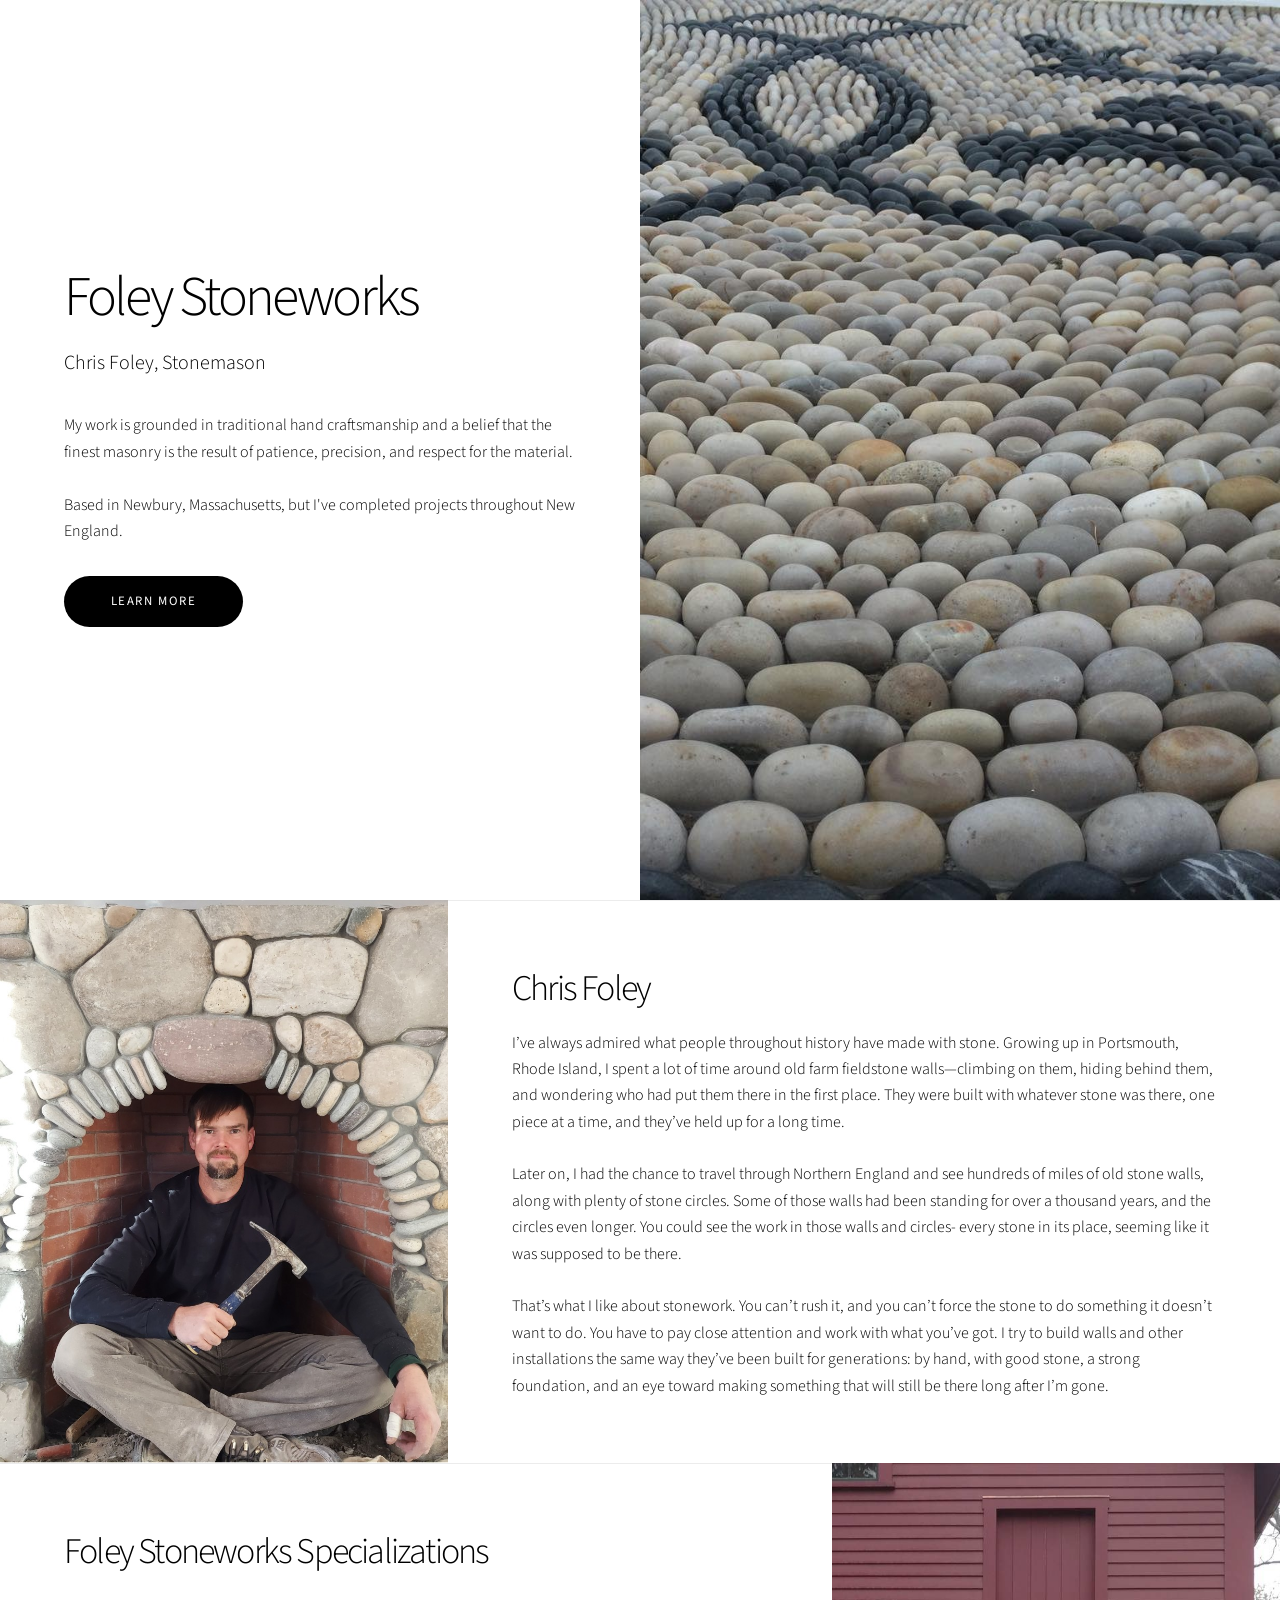
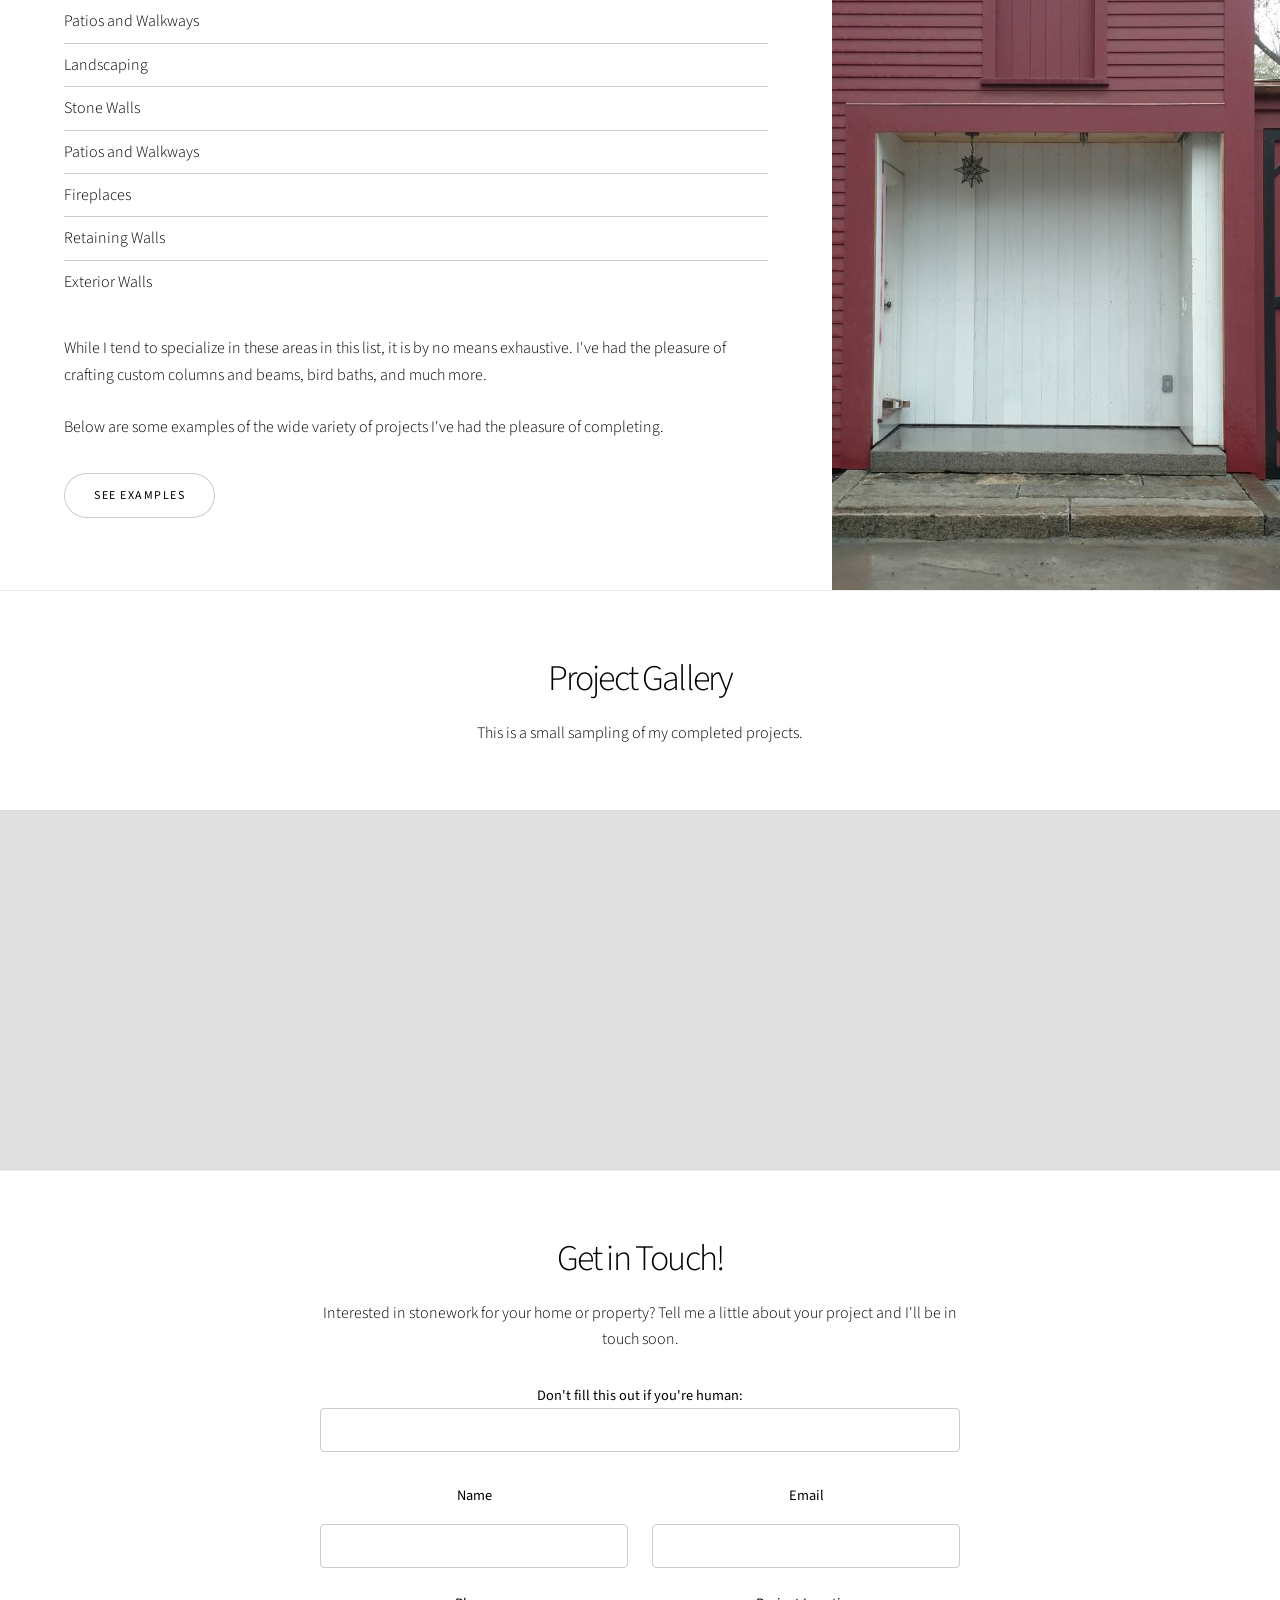
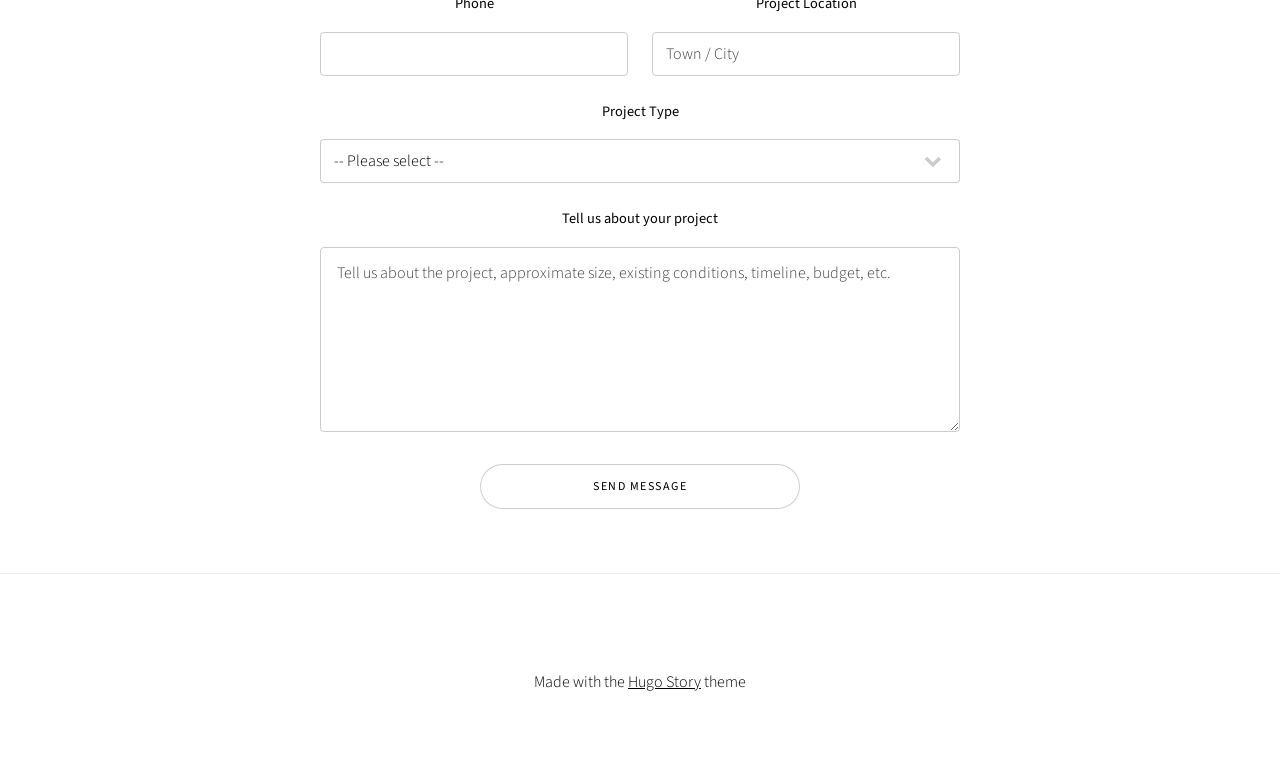
==== commit e26f10a2: "edited head, added canonical, updated base url in hugo.toml" ====
--- a/public/index.html
+++ b/public/index.html
@@ -7,8 +7,17 @@
 	<title>Hugo Story</title>
 	<meta charset="utf-8" />
 	<meta name="viewport" content="width=device-width, initial-scale=1, user-scalable=no" />
-	<meta name="description" content="">
+    <meta name="description" content="Foley Stoneworks creates handcrafted stonework and masonry with a focus on traditional craftsmanship and timeless design.">
 	<meta name="author" content="">
+	
+    <meta property="og:title" content="Hugo Story">
+    <meta property="og:description" content="Foley Stoneworks creates handcrafted stonework and masonry with a focus on traditional craftsmanship and timeless design.">
+    <meta property="og:url" content="//localhost:1313/">
+    <meta property="og:type" content="website">
+    <meta property="og:image" content="//localhost:1313/images/og-image.jpg">
+    <meta property="og:image:width" content="1200">
+    <meta property="og:image:height" content="630">
+
 	
 	<meta name="msapplication-TileColor" content="#da532c">
     <meta name="theme-color" content="#ffffff">	
@@ -18,6 +27,8 @@
     <link rel="manifest" href="./site.webmanifest">
     <link rel="mask-icon" href="./safari-pinned-tab.svg" color="#5bbad5">
 	
+    
+	<link rel="canonical" href="https://foleystoneworks.com/">
 
 	
     
@@ -67,7 +78,7 @@
         <p class="major">Chris Foley, Stonemason
 </p>
         <p>My work is grounded in traditional hand craftsmanship and a belief that the finest masonry is the result of patience, precision, and respect for the material.<br><br>
-Based in Newbury, Massachusetts, but have completed projects throughout New England. 
+Based in Newbury, Massachusetts, but I've completed projects throughout New England. 
 </p>
         <ul class="actions stacked">
             <li><a href="#first" class="button primary large wide smooth-scroll-middle">learn more</a></li>
@@ -384,7 +395,7 @@
 
             </div>
 
-            <div class="netlify-recaptcha" data-netlify-recaptcha="true"></div>
+            <div data-netlify-recaptcha="true"></div>
 
             <ul class="actions stacked">
                 <li>
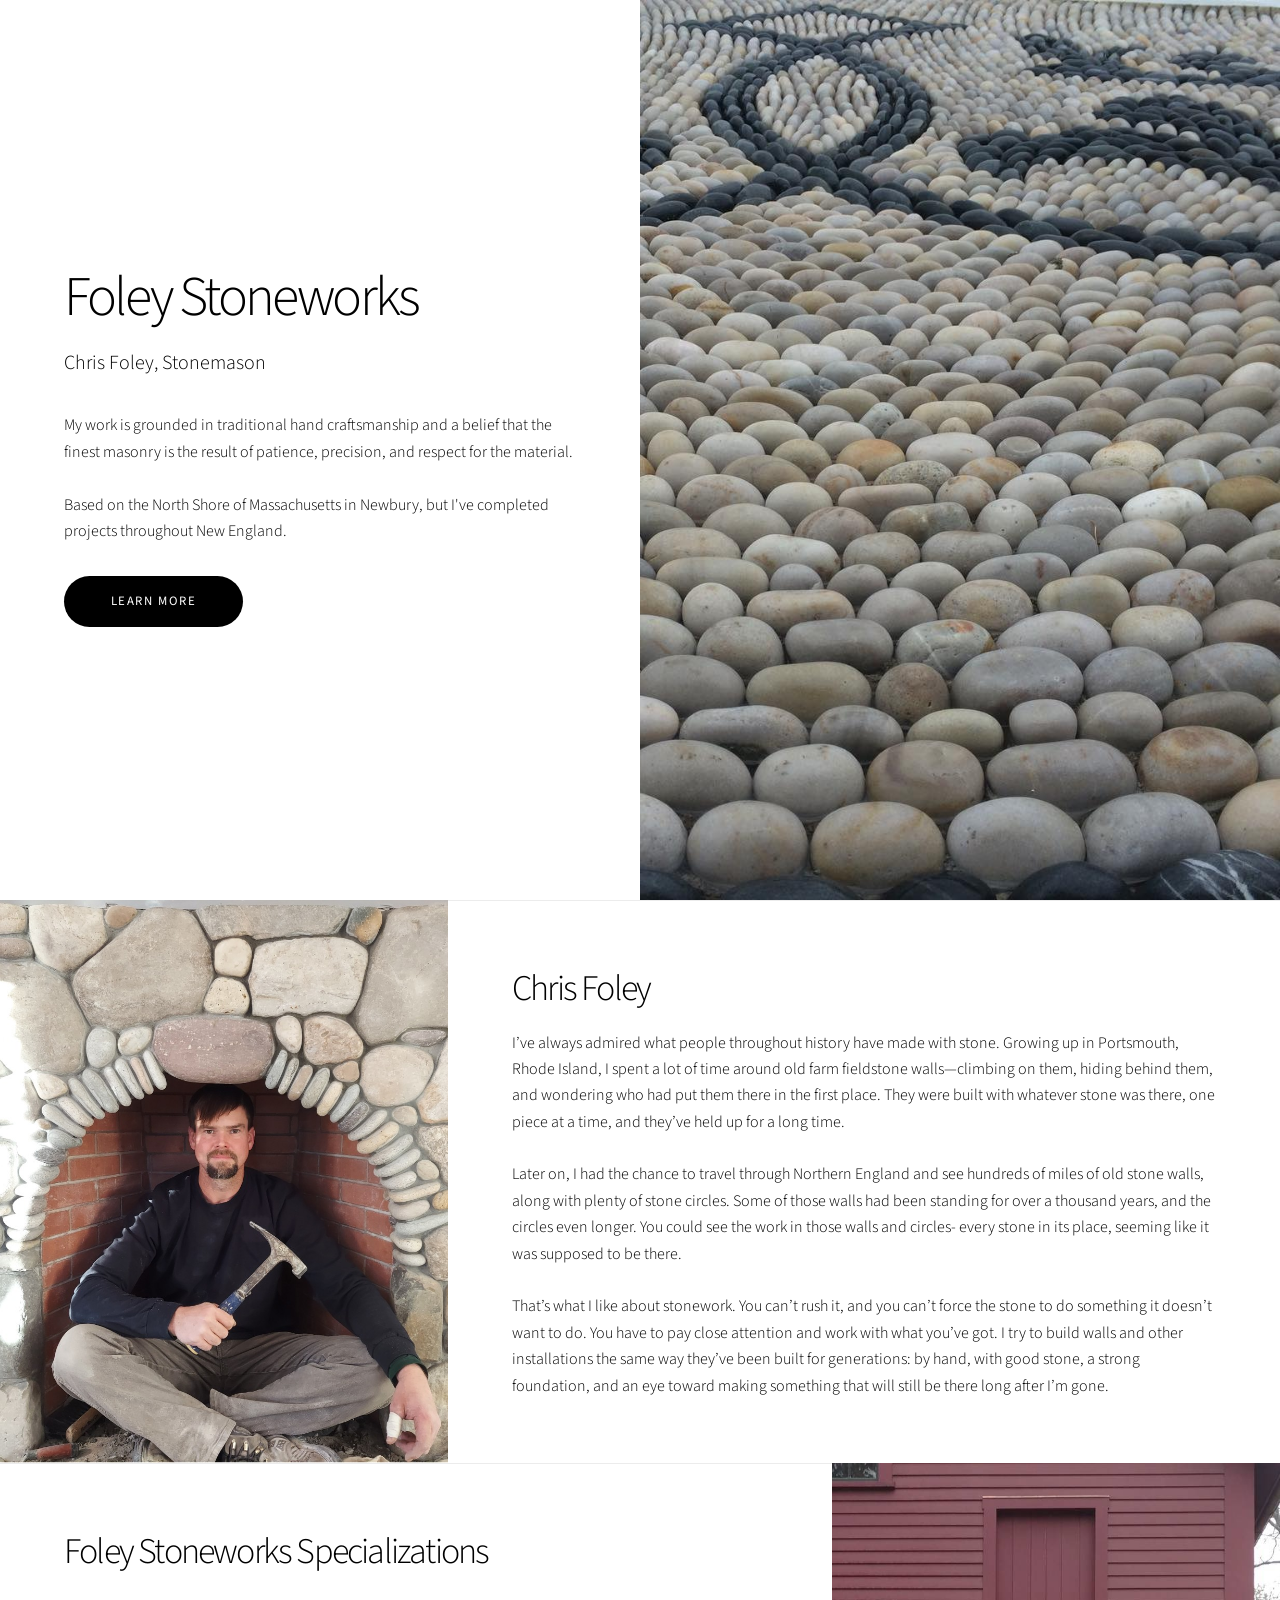
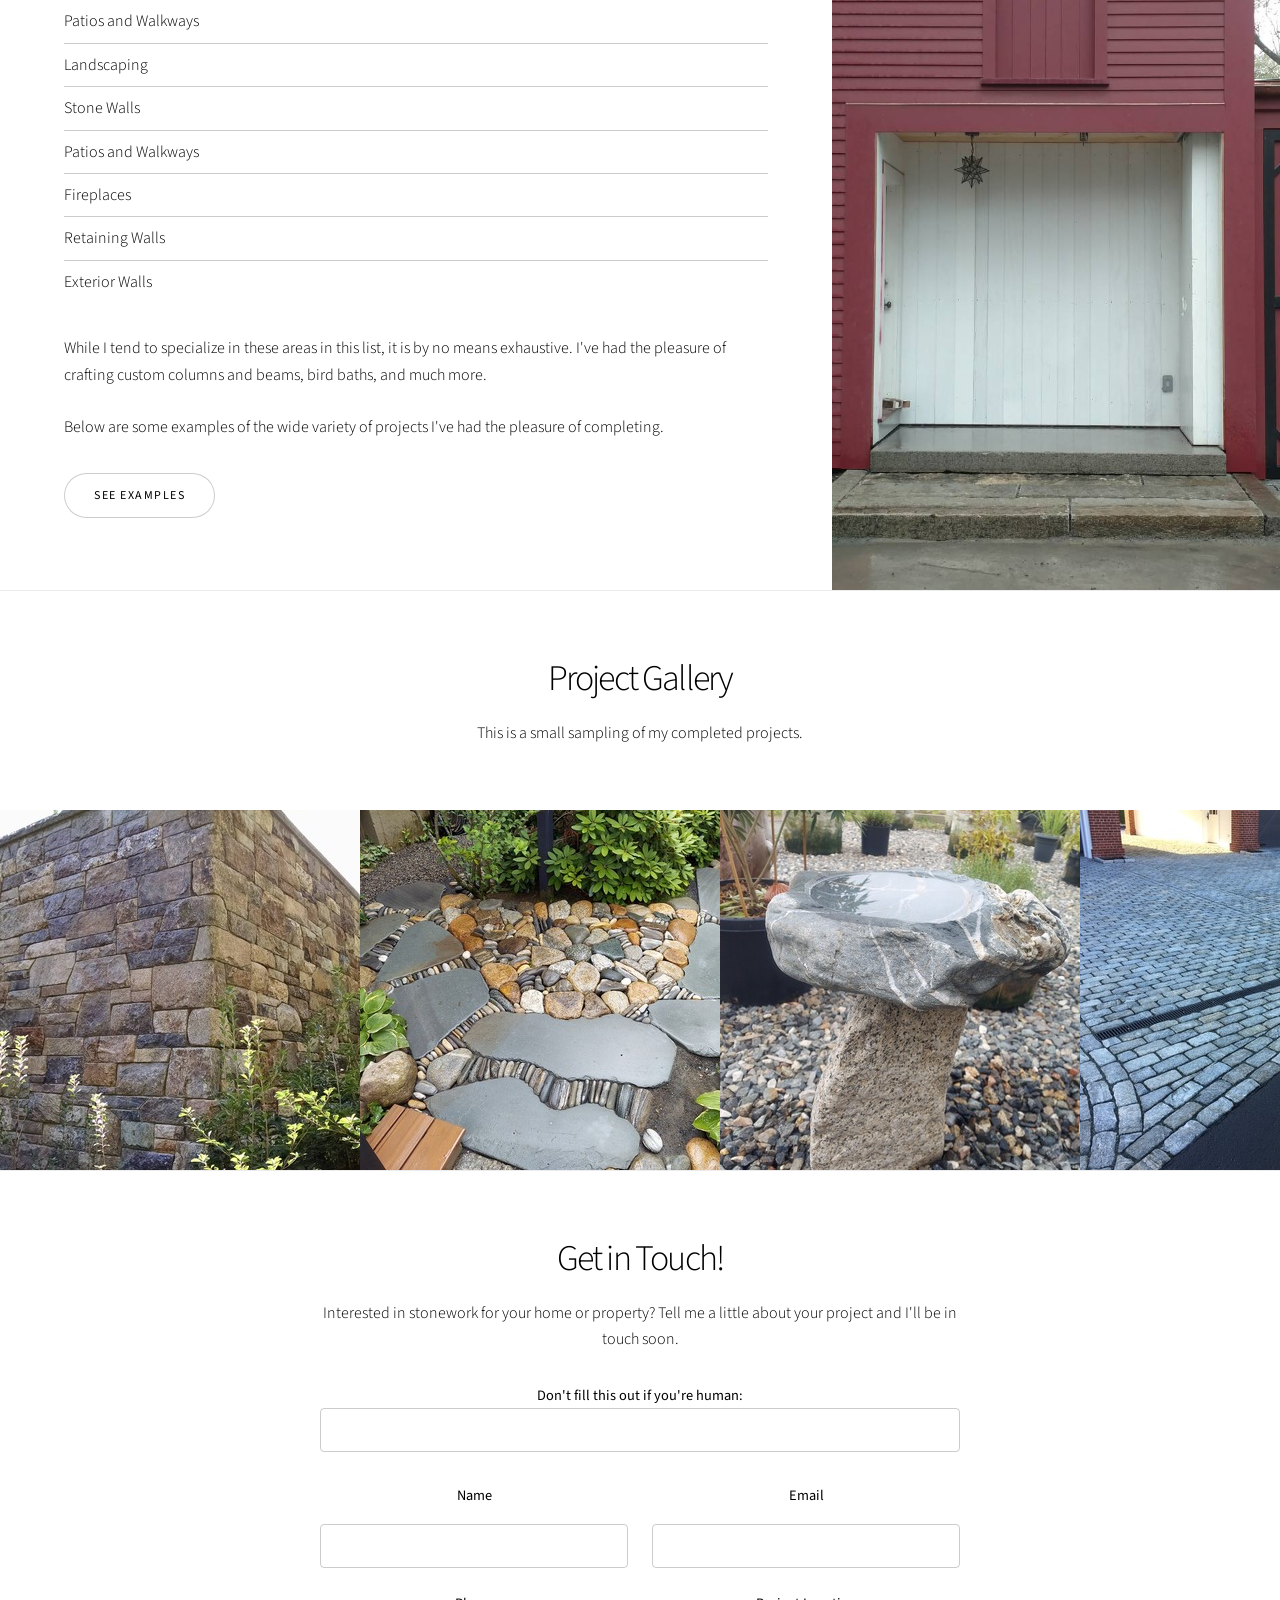
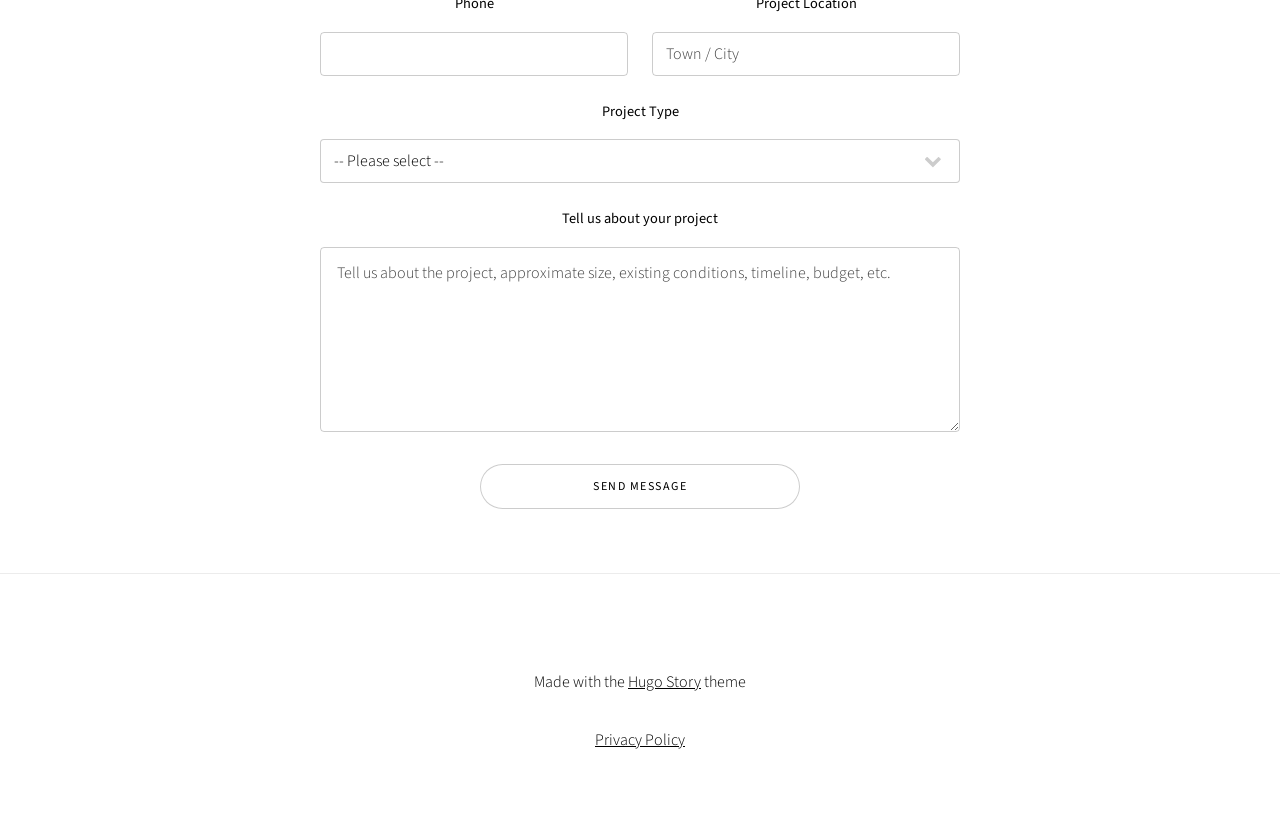
==== commit 7ecb84c6: "changed header text, added single.html, privacy-policy page" ====
--- a/public/index.html
+++ b/public/index.html
@@ -78,7 +78,7 @@
         <p class="major">Chris Foley, Stonemason
 </p>
         <p>My work is grounded in traditional hand craftsmanship and a belief that the finest masonry is the result of patience, precision, and respect for the material.<br><br>
-Based in Newbury, Massachusetts, but I've completed projects throughout New England. 
+Based on the North Shore of Massachusetts in Newbury, but I've completed projects throughout New England. 
 </p>
         <ul class="actions stacked">
             <li><a href="#first" class="button primary large wide smooth-scroll-middle">learn more</a></li>
@@ -416,6 +416,8 @@
             
         </ul>
         <p>Made with the <a target="_blank" href="https://github.com/caressofsteel/hugo-story">Hugo Story</a></span> theme
+        <p><a target="_blank" href="./privacy-policy">Privacy Policy</a></span>
+
 </div>
 </footer>
 
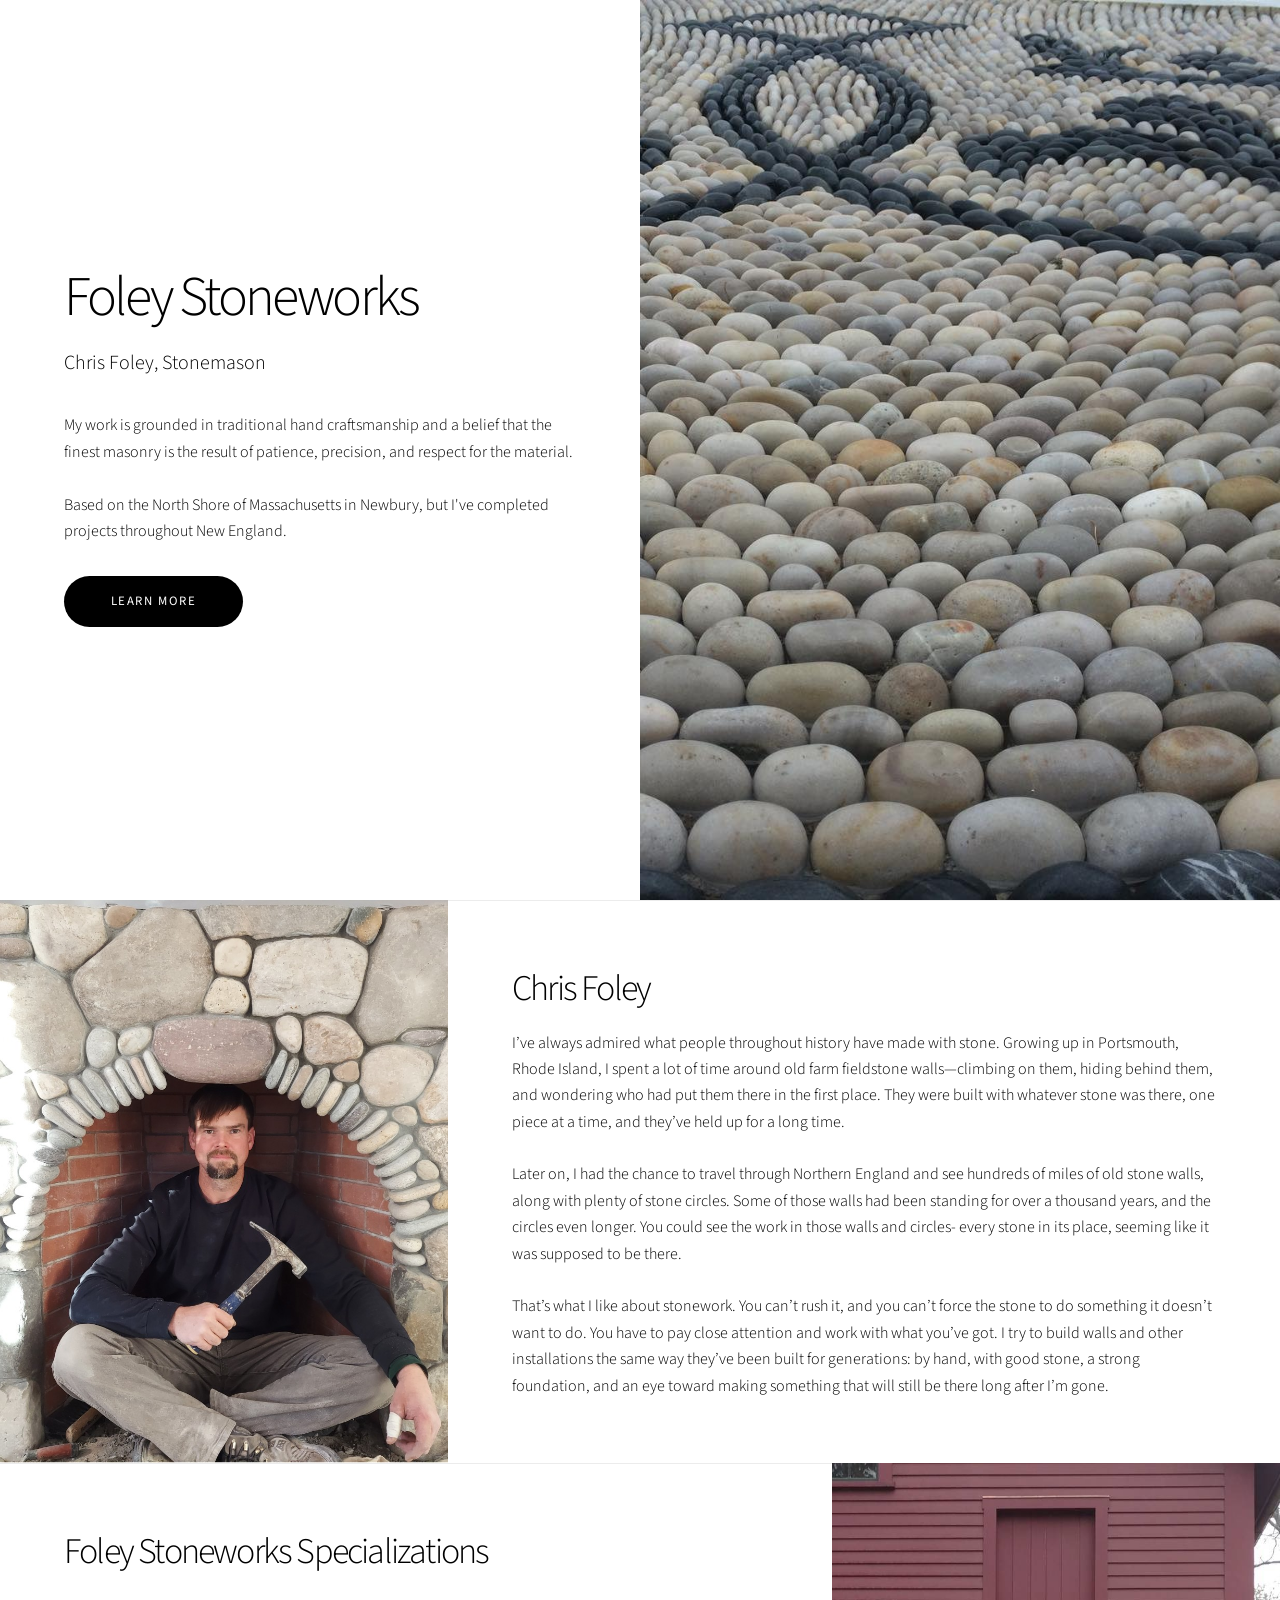
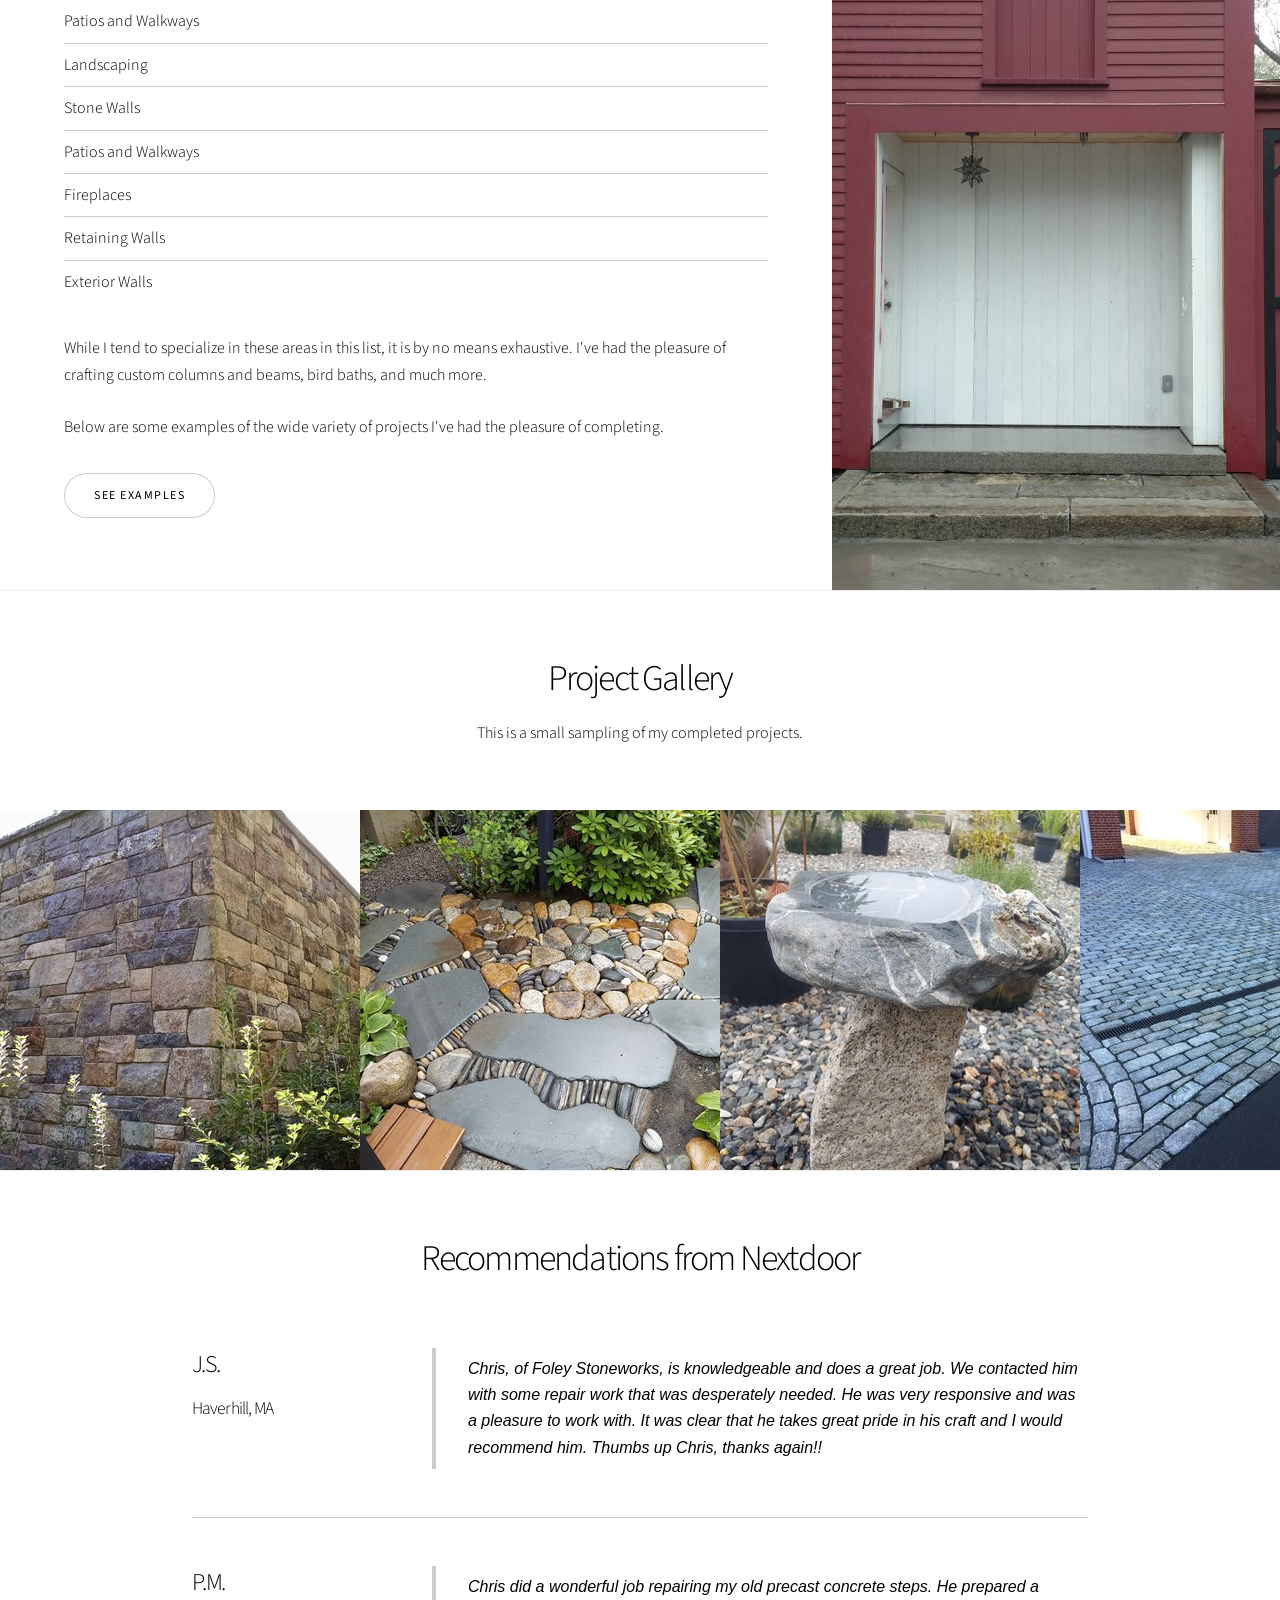
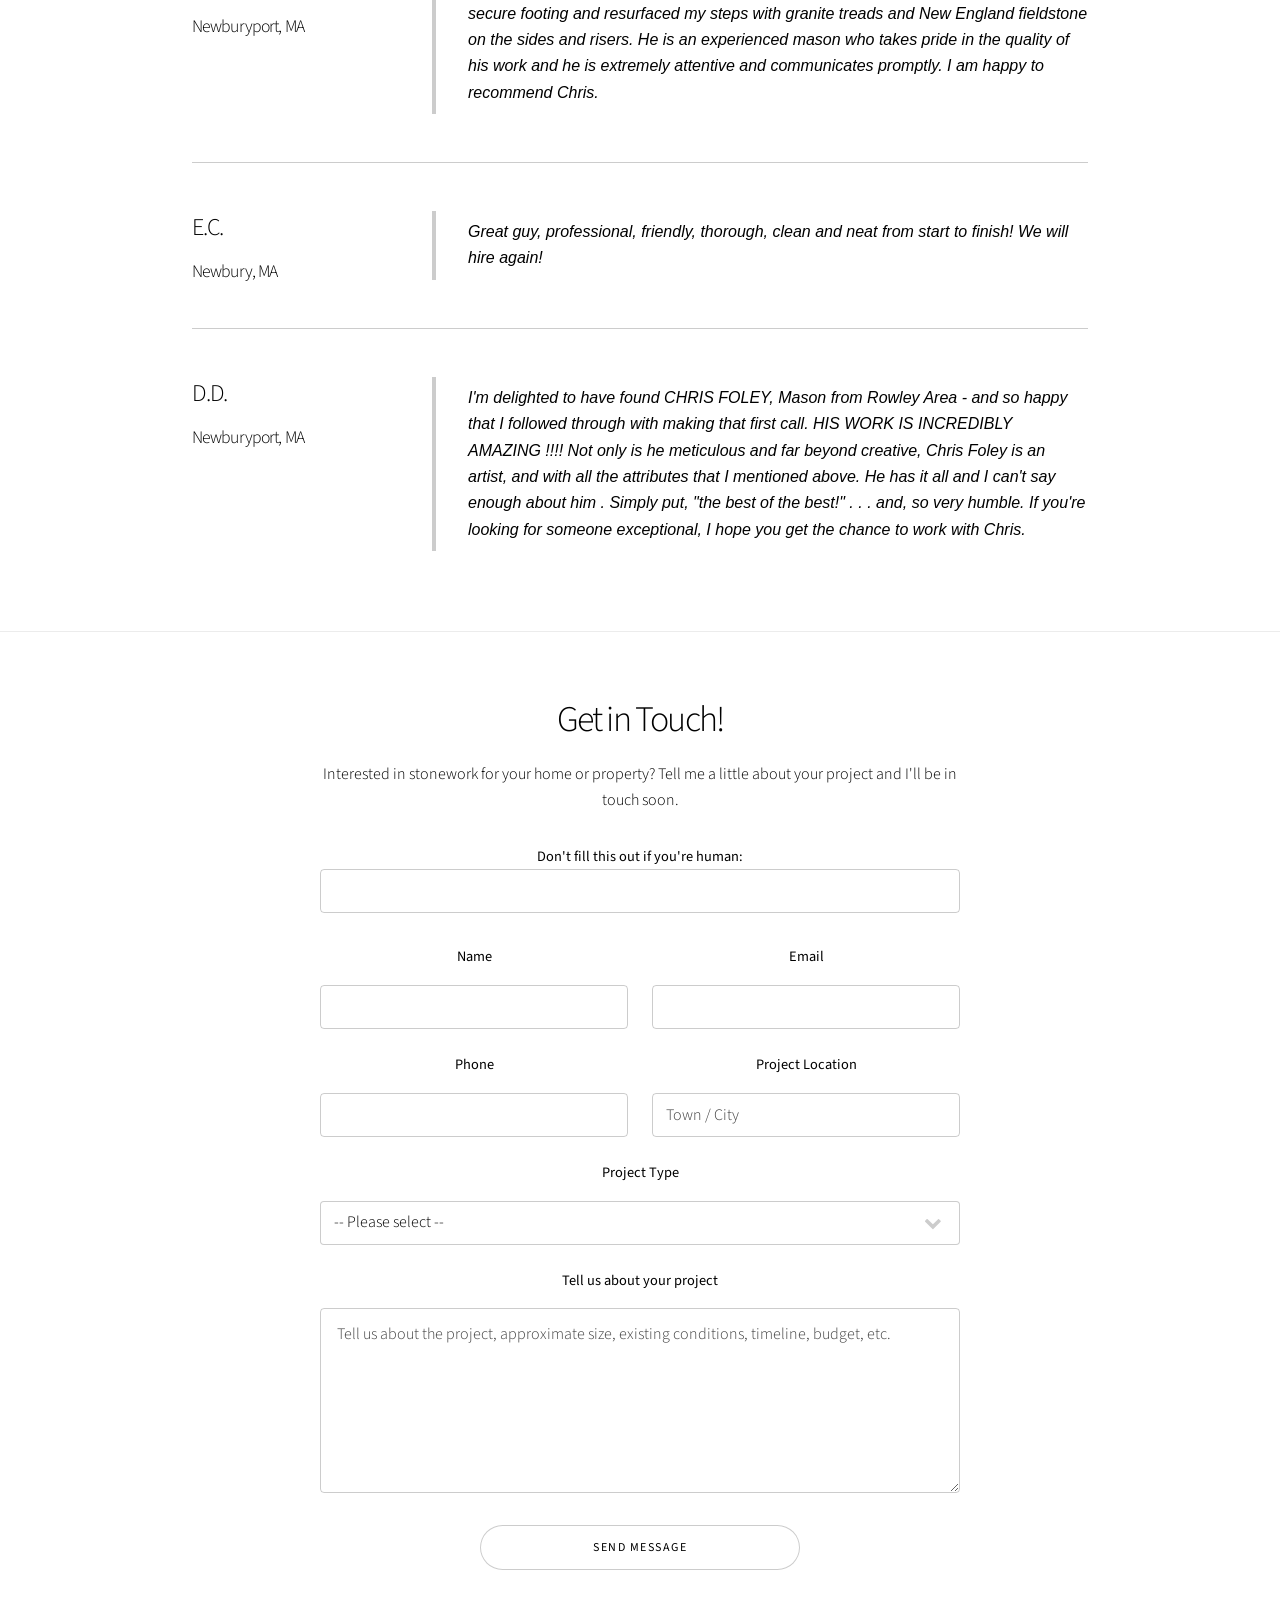
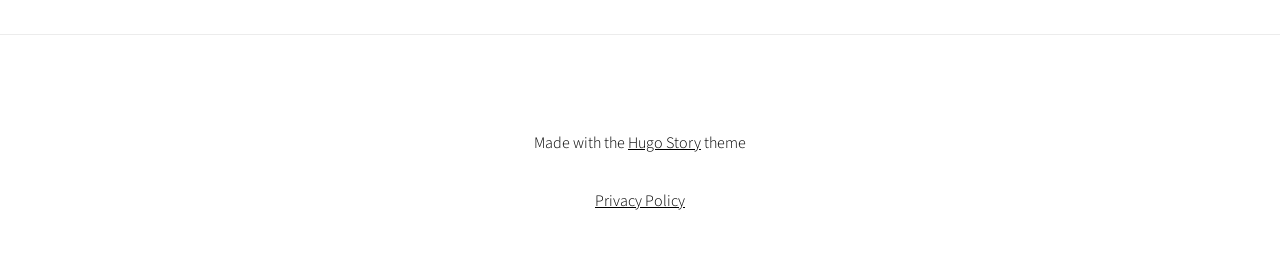
==== commit 11f1c561: "added recommendations section" ====
--- a/public/index.html
+++ b/public/index.html
@@ -308,6 +308,71 @@
         
     </div>
 </section>
+					
+                <section class="wrapper style1 align-center">
+                    <div class="inner">
+                        <h2>Recommendations from <a href="https://nextdoor.com/pages/foley-stoneworks-newbury-ma/">Nextdoor</a></h2>
+                        <div class="index align-left">
+
+                            
+                                <section>
+                                    <header>
+                                        <h3>J.S.</h3>
+                                        <h4>Haverhill, MA</h4>
+                                    </header>
+                                    <div class="content">
+
+                                        <blockquote>Chris, of Foley Stoneworks, is knowledgeable and does a great job.  We contacted him with some repair work that was desperately needed.  He was very responsive and was a pleasure to work with. It was clear that he takes great pride in his craft and I would recommend him.  Thumbs up Chris, thanks again!!</blockquote>
+
+                                    </div>
+                                </section>
+                            
+                            
+                                <section>
+                                    <header>
+                                        <h3>P.M.</h3>
+                                        <h4>Newburyport, MA</h4>
+                                    </header>
+                                    <div class="content">
+
+                                        <blockquote>Chris did a wonderful job repairing my old precast concrete steps. He prepared a secure footing and resurfaced my steps with granite treads and New England fieldstone on the sides and risers. He is an experienced mason who takes pride in the quality of his work and he is extremely attentive and communicates promptly. I am happy to recommend Chris.</blockquote>
+
+                                    </div>
+                                </section>
+
+                            
+                                <section>
+                                    <header>
+                                        <h3>E.C.</h3>
+                                        <h4>Newbury, MA</h4>
+                                    </header>
+                                    <div class="content">
+
+                                        <blockquote>Great guy, professional, friendly, thorough, clean and neat from start to finish!  We will hire again!</blockquote>
+
+                                    </div>
+                                </section>
+
+                            
+                                <section>
+                                    <header>
+                                        <h3>D.D.</h3>
+                                        <h4>Newburyport, MA</h4>
+                                    </header>
+                                    <div class="content">
+
+                                        <blockquote>I'm delighted to have found CHRIS FOLEY, Mason from Rowley Area - and so happy that I followed through with making that first call.  HIS WORK IS INCREDIBLY AMAZING !!!!  Not only is he meticulous and far beyond creative, Chris Foley is an artist, and with all the attributes that I mentioned above. He has it all and I can't say enough about him . Simply put, "the best of the best!"  . . . and, so very humble. If you're looking for someone exceptional, I hope you get the chance to work with Chris.</blockquote>
+
+                                    </div>
+                                </section>
+
+
+                        </div>
+
+
+                    </div>
+                </section>
+
 	<section class="wrapper style1 align-center">
     <div class="inner medium">
 
@@ -416,7 +481,7 @@
             
         </ul>
         <p>Made with the <a target="_blank" href="https://github.com/caressofsteel/hugo-story">Hugo Story</a></span> theme
-        <p><a target="_blank" href="./privacy-policy">Privacy Policy</a></span>
+        <p><a href="./privacy-policy">Privacy Policy</a></span>
 
 </div>
 </footer>
@@ -425,7 +490,7 @@
 <script type="text/javascript" src="//localhost:1313/js/fontawesome-all.min.js"></script>
 
 
-
+	
 
 		
 		</div>
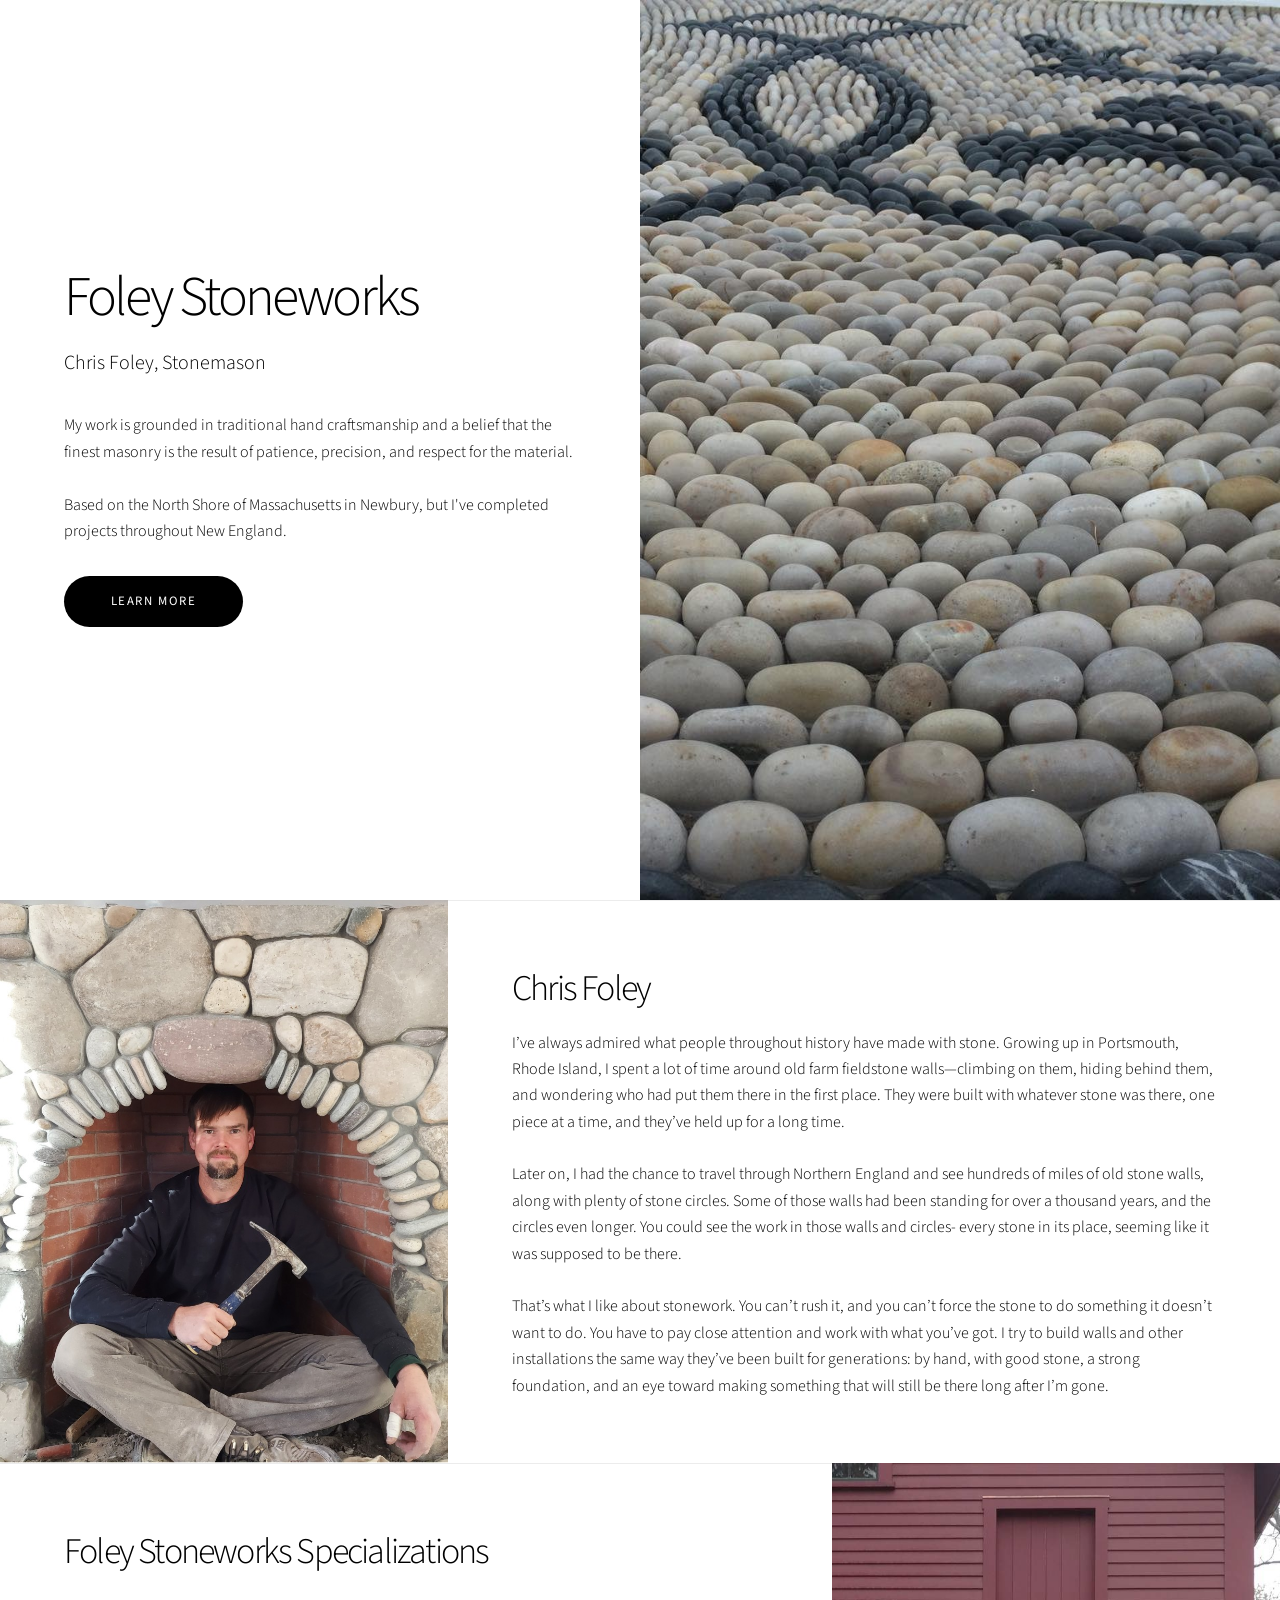
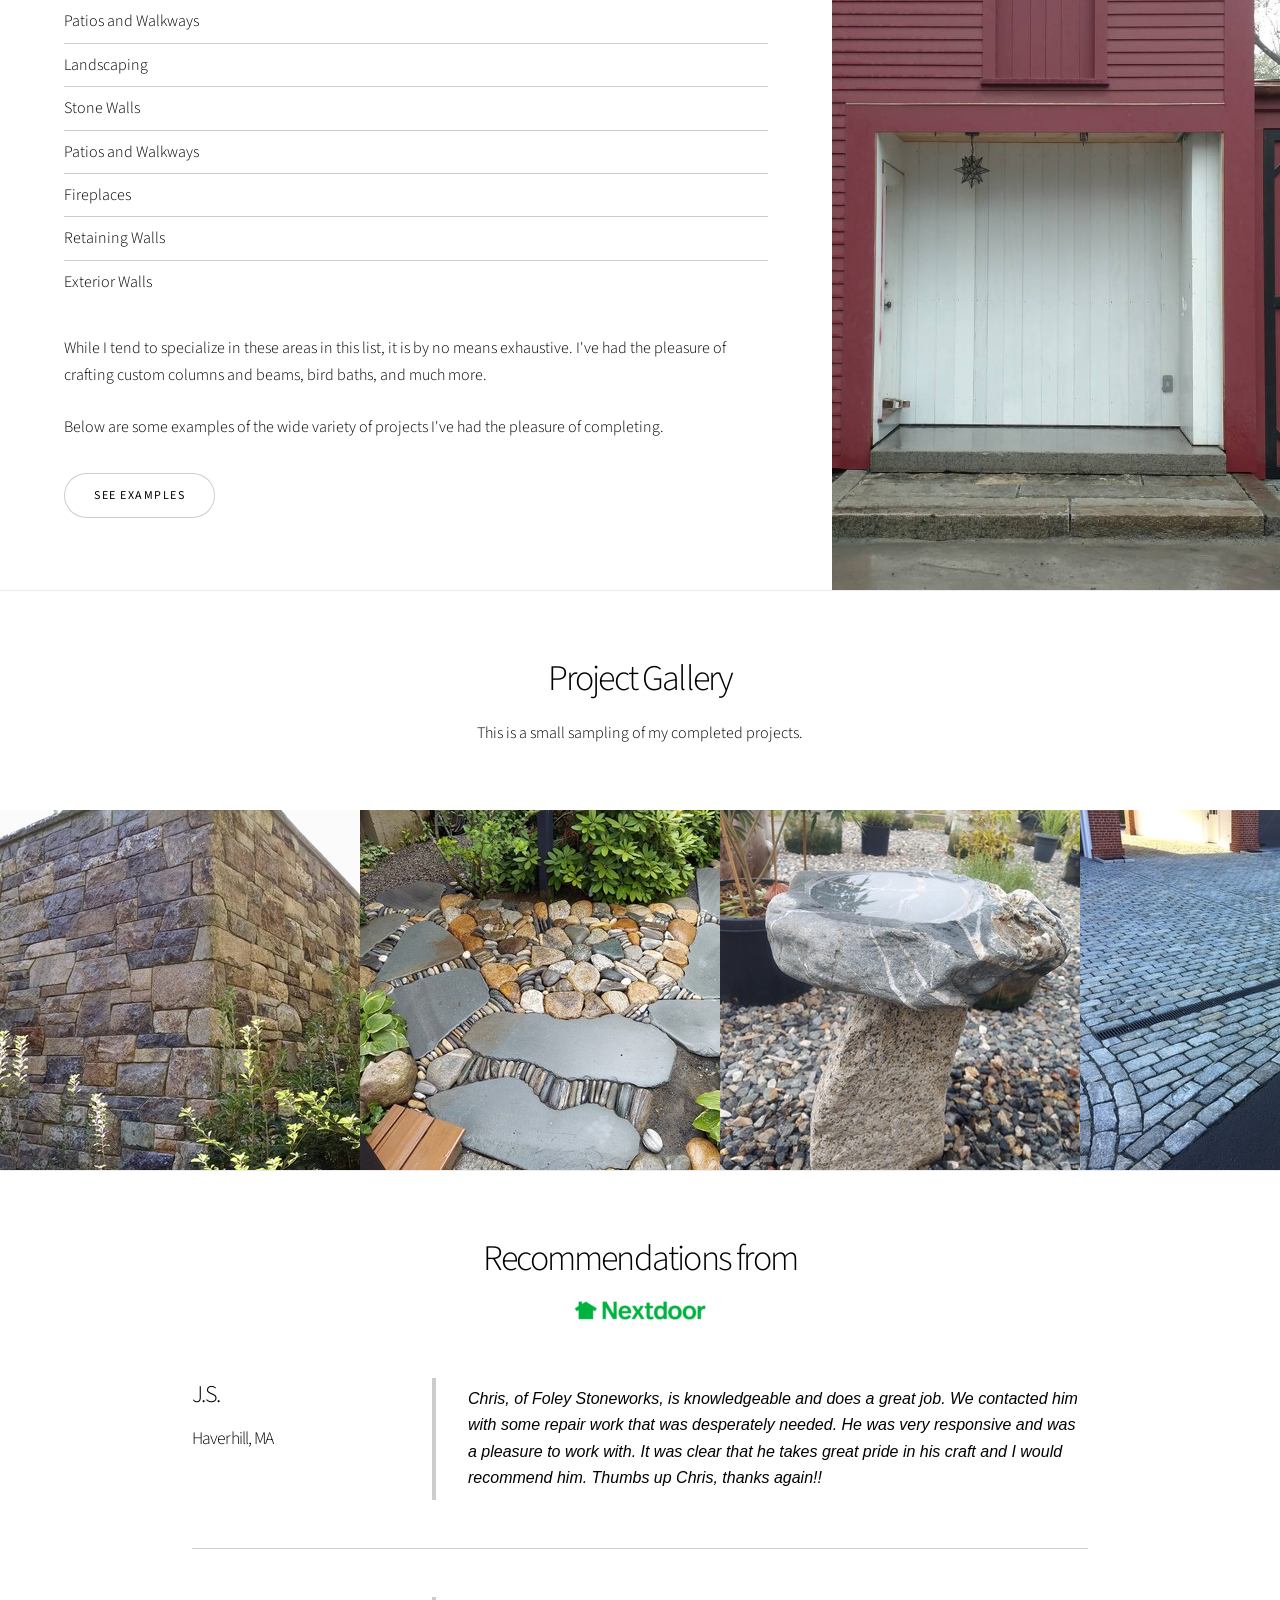
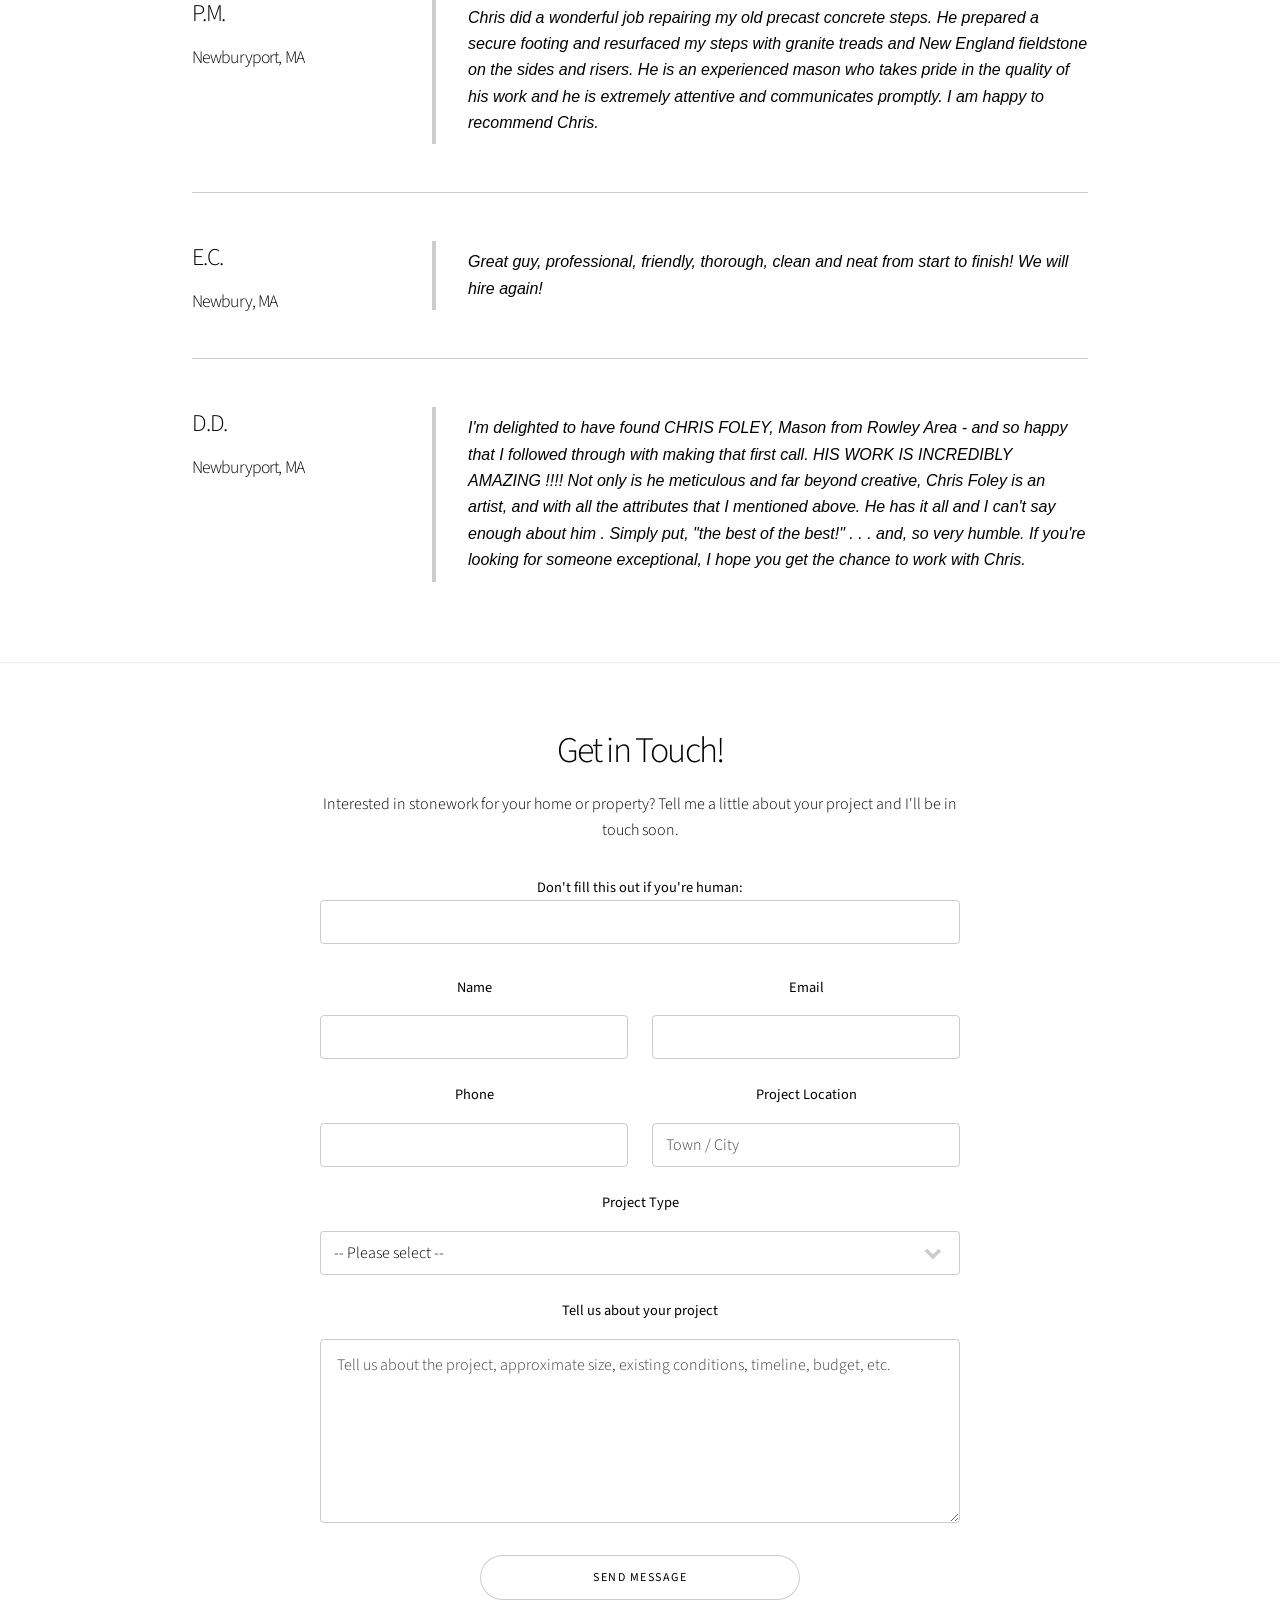
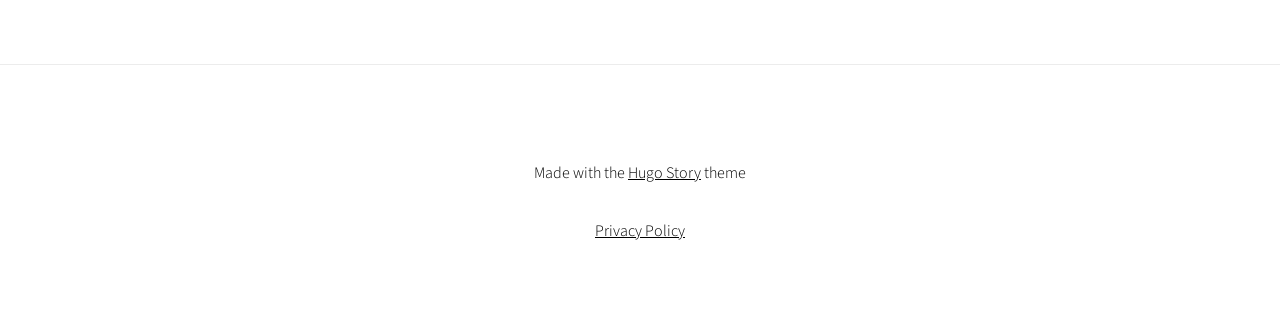
==== commit cb9d3f6b: "added nextdoor logo" ====
--- a/public/index.html
+++ b/public/index.html
@@ -311,7 +311,9 @@
 					
                 <section class="wrapper style1 align-center">
                     <div class="inner">
-                        <h2>Recommendations from <a href="https://nextdoor.com/pages/foley-stoneworks-newbury-ma/">Nextdoor</a></h2>
+                        <h2>Recommendations from</h2>
+                        <a href="https://nextdoor.com/pages/foley-stoneworks-newbury-ma">
+                        <img src="images/nextdoor.png" alt="link to foley stoneworks Nextdoor page"></a>
                         <div class="index align-left">
 
                             
